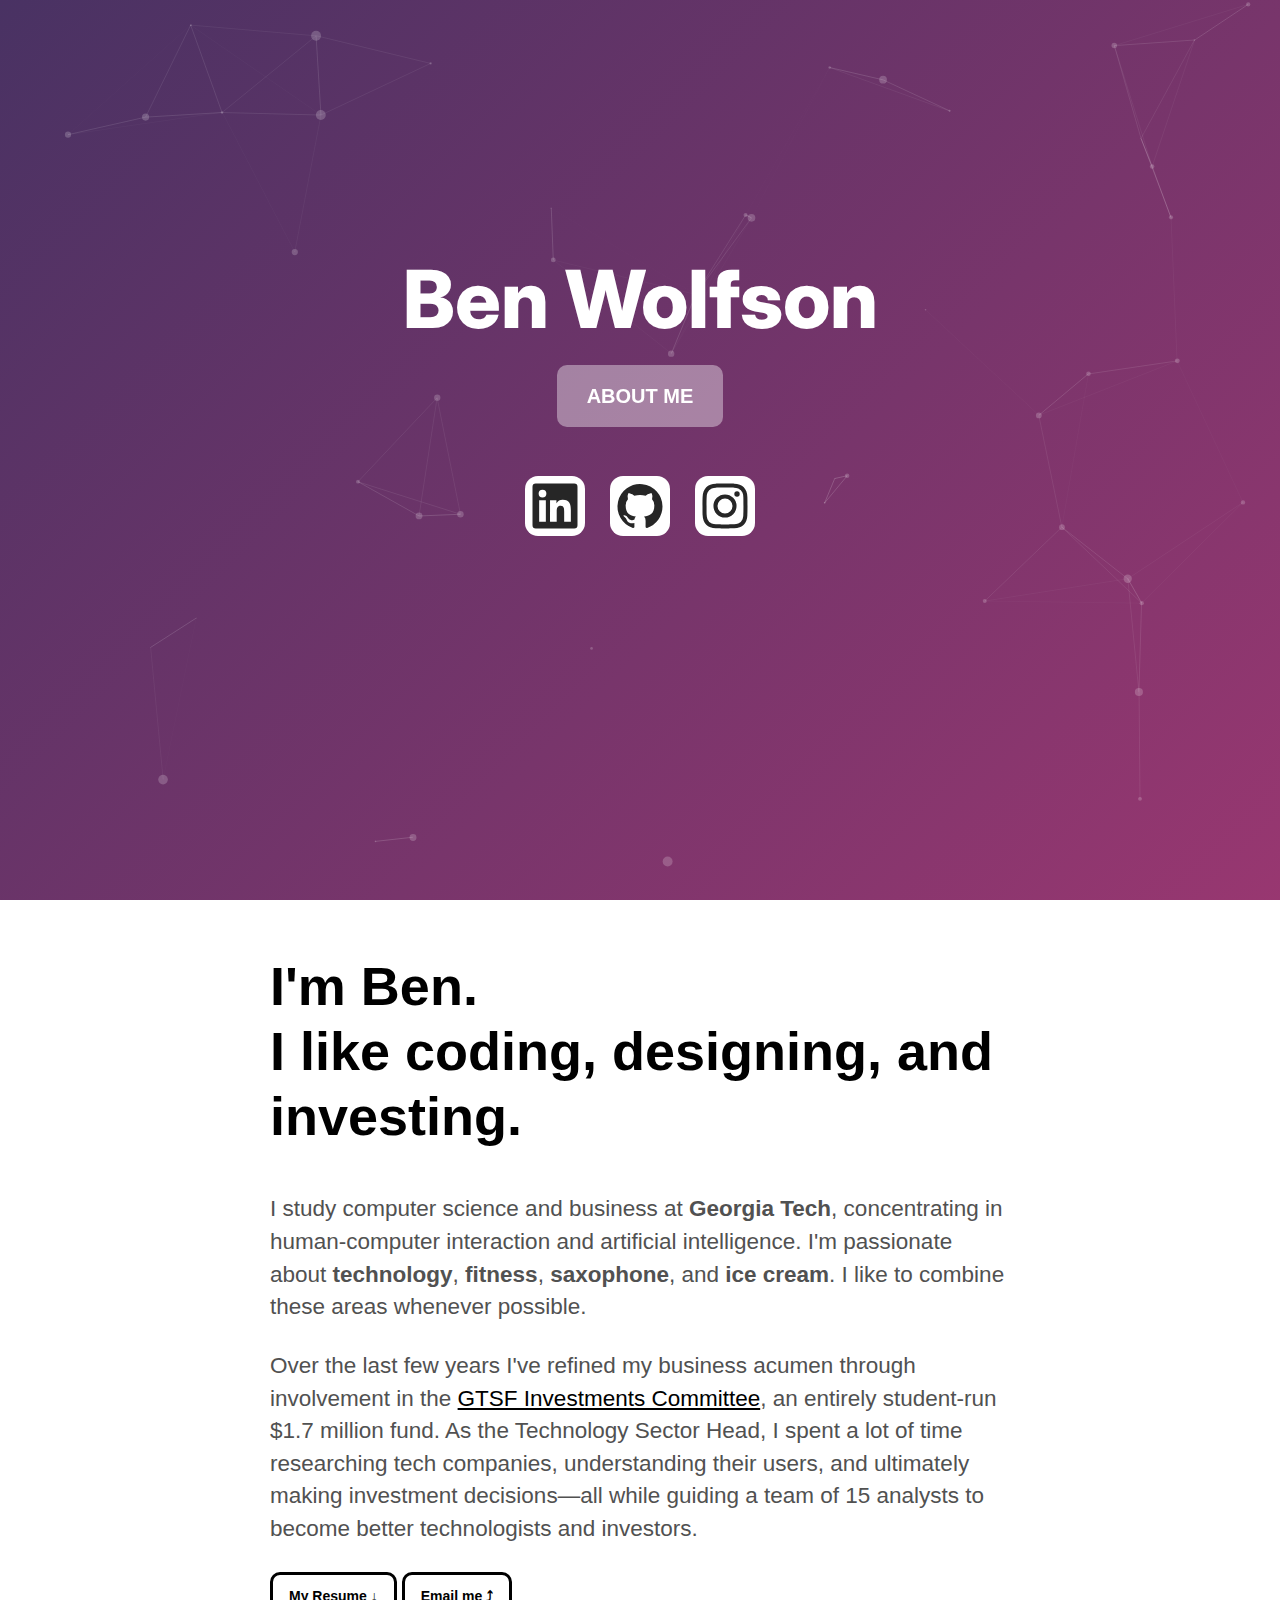
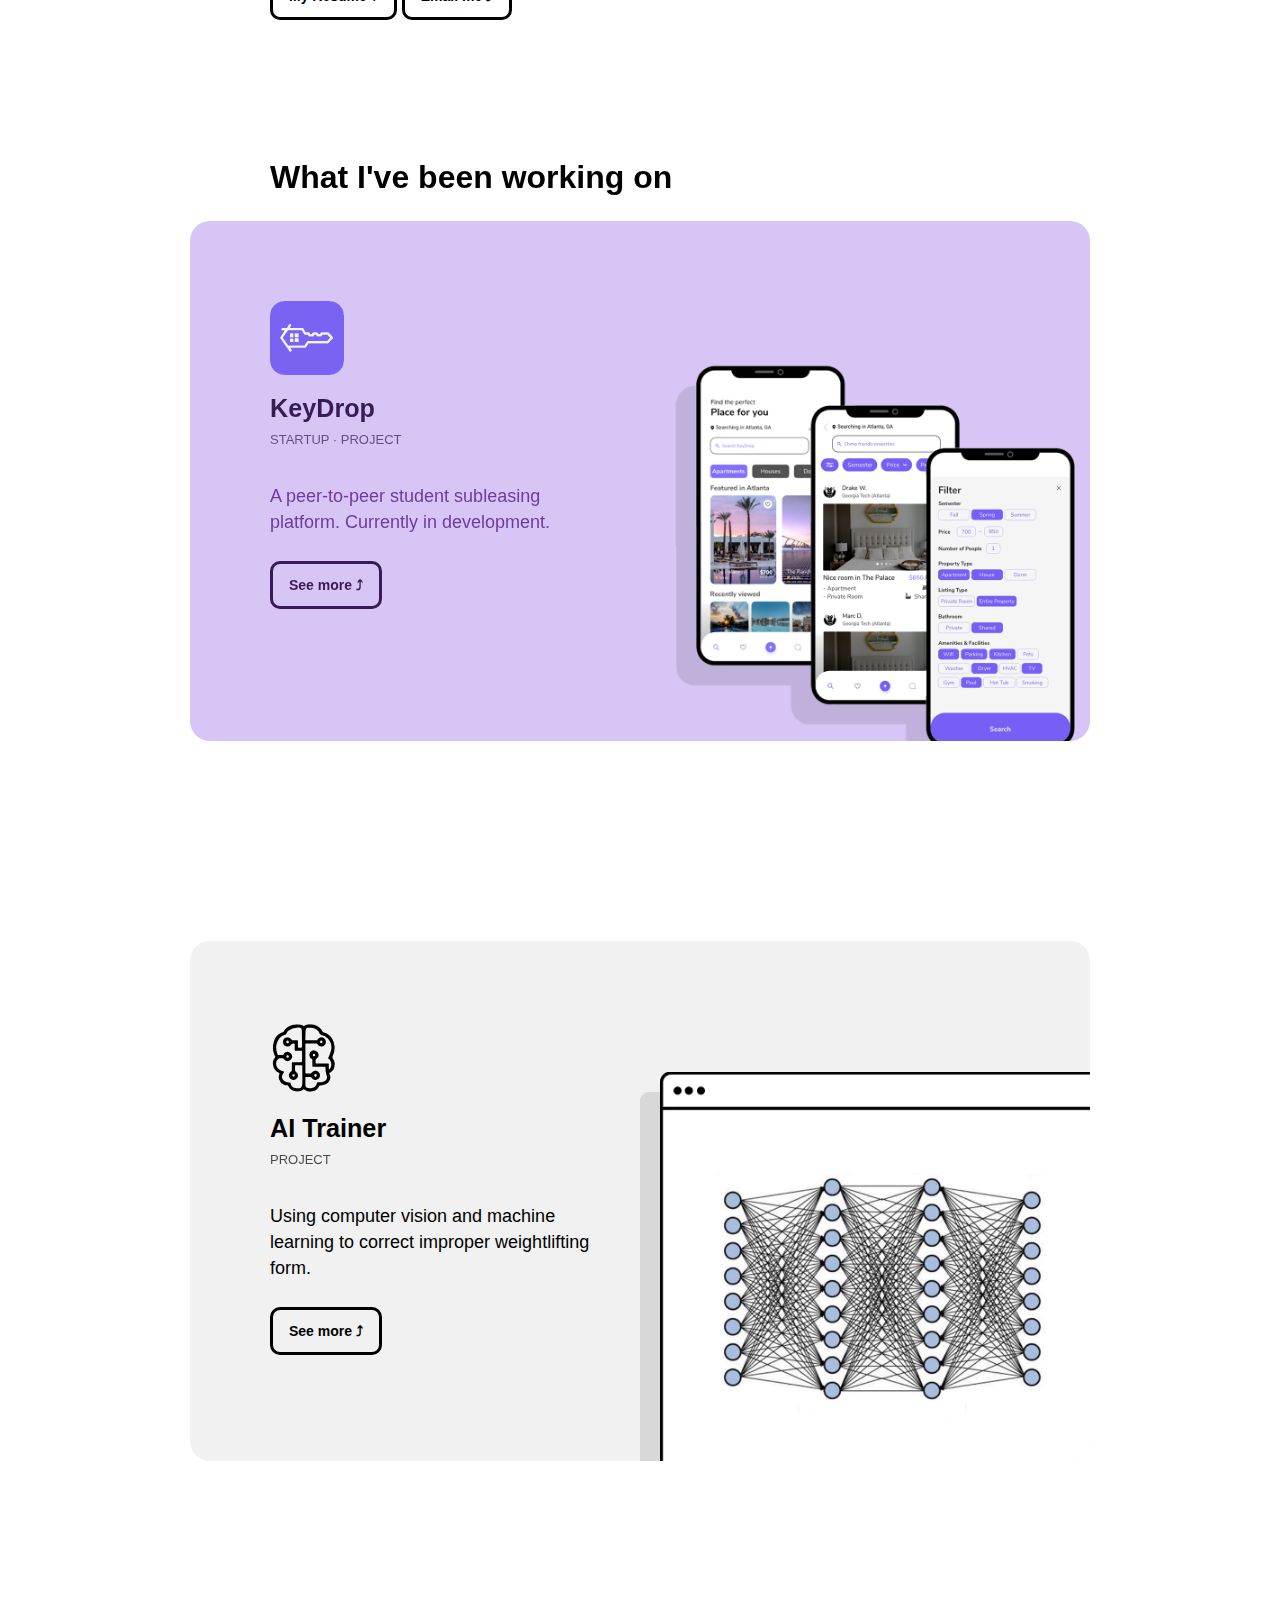
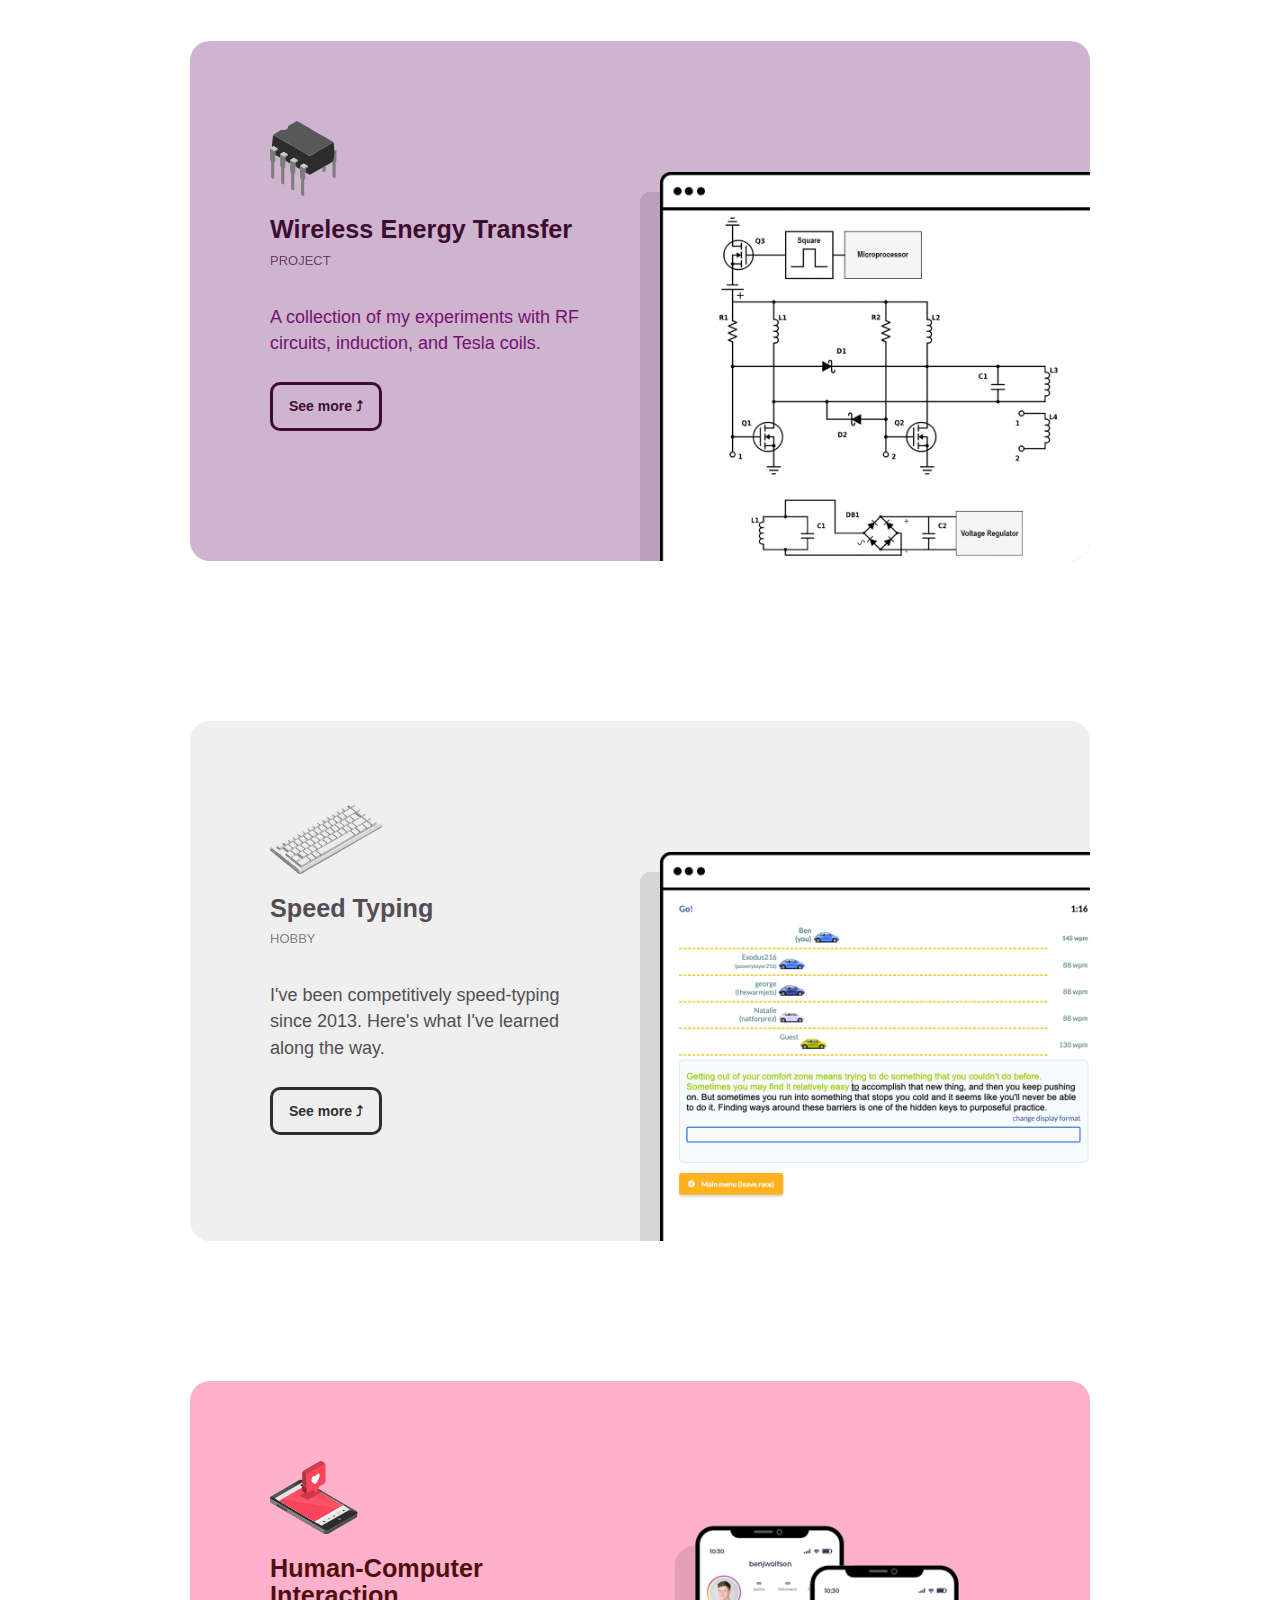
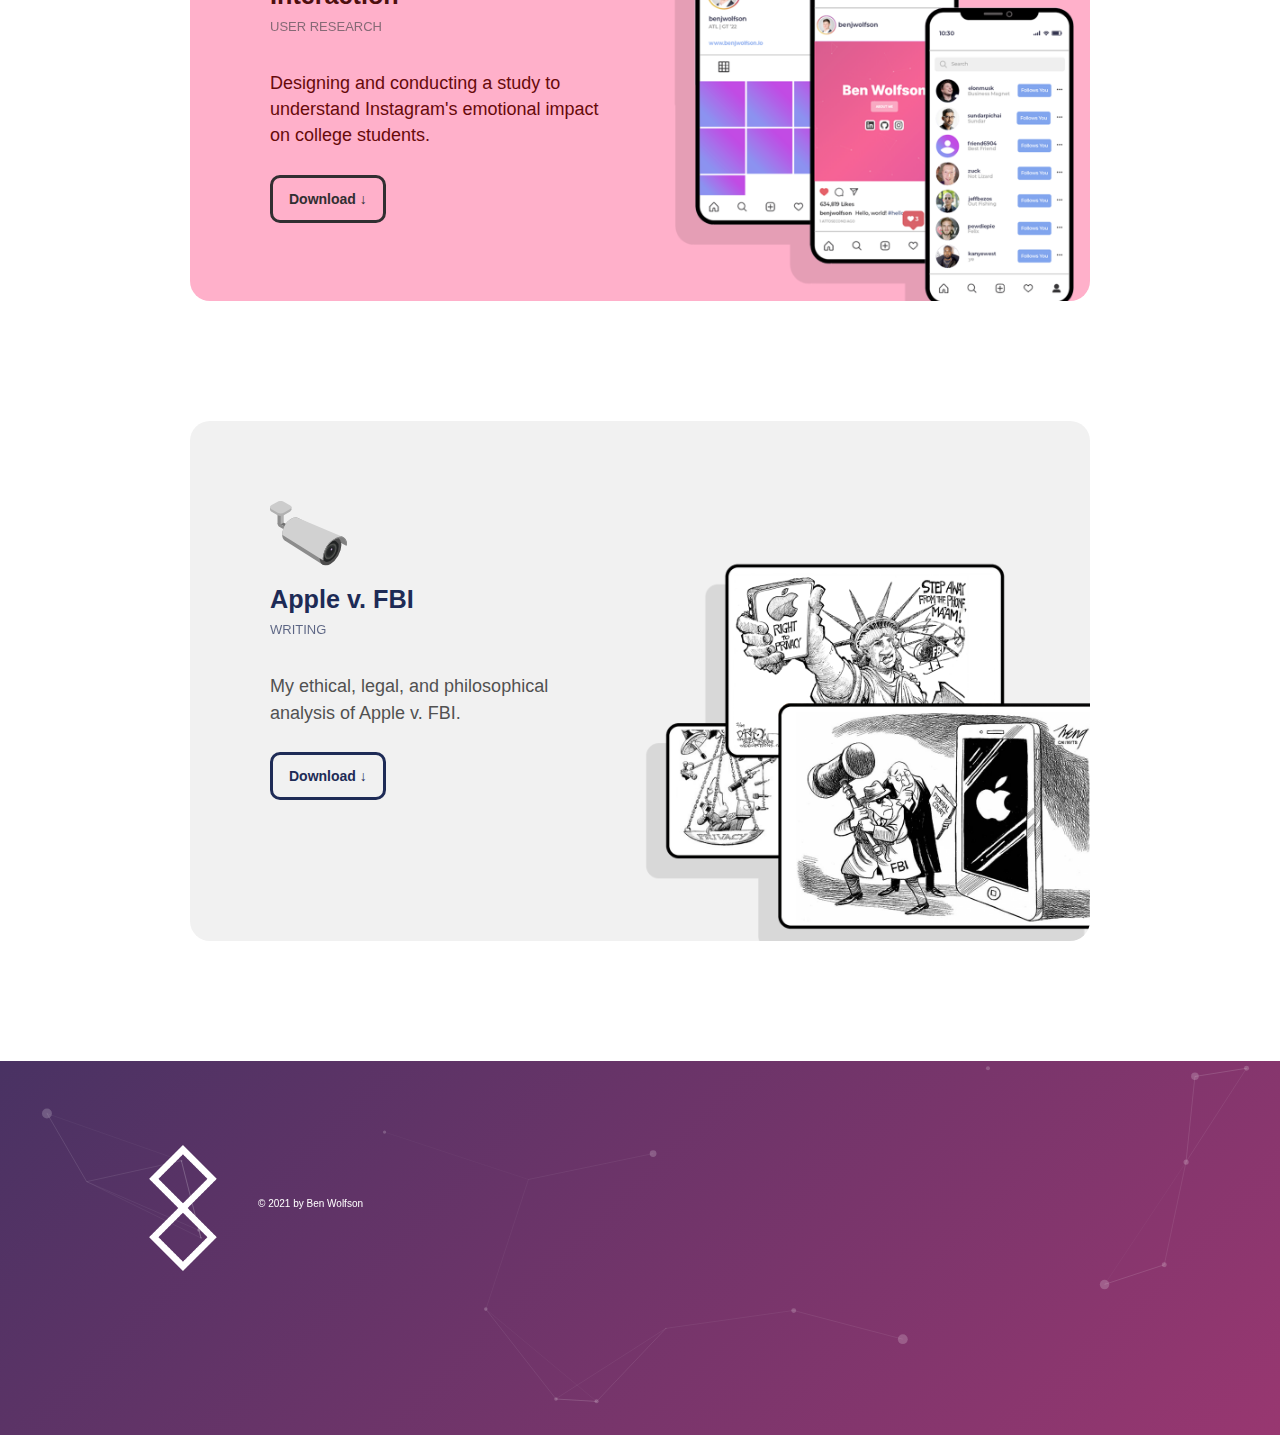
==== index.html @ 1d954821 "Contact button" ====
<!DOCTYPE html>
<html lang="en">

<head>
	
	<!-- Global site tag (gtag.js) - Google Analytics -->
    <script async src="https://www.googletagmanager.com/gtag/js?id=G-FECLJ6G6NP"></script>
    <script>
    window.dataLayer = window.dataLayer || [];
    function gtag(){dataLayer.push(arguments);}
    gtag('js', new Date());
    
    gtag('config', 'G-FECLJ6G6NP');
    </script>

    <script src="https://ajax.googleapis.com/ajax/libs/jquery/3.5.1/jquery.min.js"></script>
    <script>
        function goToByScroll(id) {
        $('html,body').animate({scrollTop: $("#"+id).offset().top},'slow');
        }
    </script>

    <!-- Meta Tags -->
    <meta charset="utf-8">
    <meta name="viewport"                content="width=device-width,initial-scale=1.0, maximum-scale=1.0, user-scalable=1">
    <meta name="theme-color"             content="#000000">
    <meta name="msapplication-TileColor" content="#000000">
    <meta property="og:image" content="https://benjwolfson.io/assets/icons/featured.png">
	<meta property="og:url" content="https://benjwolfson.io">
	<meta name="author" content="Ben Wolfson">
    
    <!-- Manifest site -->
    <link rel="manifest" href="/assets/favicons/site.webmanifest">

    <!-- Page Description -->
    <meta name="description" content="Welcome! I'm Ben, a computer science undergrad at Georgia Tech. This is my personal site where I showcase the cool stuff I've worked on.">

    <!-- Page Title -->
    <title>Ben Wolfson</title>
        
    <!-- Favicons Icons -->  
    <link rel="apple-touch-icon" href="/assets/favicons/apple-touch-icon.png" sizes="180x180">
    <link rel="icon"             href="/assets/favicons/favicon-32x32.png"    sizes="32x32" type="image/png">
    <link rel="icon"             href="/assets/favicons/favicon-16x16.png"    sizes="16x16" type="image/png">
    <link rel="mask-icon"        href="/assets/favicons/safari-pinned-tab.svg" color="#23372d">
    <link rel="shortcut icon"    href="/assets/favicons/favicon.ico">
    

    <!-- Stylesheet -->
	<link href="/assets/css/style.css" rel="stylesheet">
    <link rel="preconnect" href="https://fonts.gstatic.com">
    <link href="https://fonts.googleapis.com/css2?family=Inter:ital,wght@0,100;0,200;0,300;0,400;0,500;0,600;0,700;0,800;0,900;1,100;1,200;1,300;1,400;1,500;1,600;1,700;1,800;1,900&display=swap" rel="stylesheet">
</head>

<body>
	<section class="landing">
		<div id="particles">
            <div class="heading" onselectstart="return false">
                <h2 style="color: white" onselectstart="return false" style="margin-bottom:50px">Ben Wolfson</h2>
                <h6 onselectstart="return false">
                    <a class="button" onclick="goToByScroll('bio')" onselectstart="return false">
                        <span style="font-weight:600">ABOUT ME</span>
                    </a>
                </h6>
                <h4>
                    <p onselectstart="return false">
                        <a href="https://www.linkedin.com/in/benjwolfson/" target = "_blank">
                            <img src="/assets/icons/linkedin.svg" class="avatar">
                        </a>
                        <a href="https://github.com/benjwolfson" target = "_blank">
                            <img src="assets/icons/github.svg" class="avatarmid">
                        </a>
                        <a href="https://instagram.com/benjwolfson" target = "_blank">
                            <img src="assets/icons/instagram.svg" class="avatar">
                        </a>
                    </p>              
                </h4>
            </div>
		</div>
	</section>
	<section class="cards">
			<style selector="cards-container">
			.css-cards-container {
				position: relative;
				display: -webkit-box;
				display: -webkit-flex;
				display: -ms-flexbox;
				display: flex;
				-webkit-flex-direction: row;
				-ms-flex-direction: row;
				flex-direction: row;
			}
			</style>
			<div class="css-cards-container e1qsw1o60">
				<style selector="cards-inner">
				.css-cards-inner {
					display: -webkit-box;
					display: -webkit-flex;
					display: -ms-flexbox;
					display: flex;
					-webkit-flex-direction: column;
					-ms-flex-direction: column;
					flex-direction: column;
					max-width: 900px;
					padding: 0 80px;
					margin: 0 auto;
					width: 100%;
					min-height: 100vh;
				}

				@media screen and (max-width:850px) {
					.css-cards-inner {
						padding: 0 40px;
					}
				}
				</style>
				<div class="css-cards-inner e1qsw1o64" id="bio">
					<main style="flex:1">
						<style yep>
							.biosize {
								font-size: var(--font-size-1);
							}
							@media (max-width:700px) {
								.biosize {
									font-size: 2em;
								}
							}
						</style>
						<h1 class="biosize" style="margin-top:1em">I'm Ben. <br />I like coding, designing, and investing.</h1>
						<style scoped>
							.on-the-fly {
								font-size: var(--font-size-4);
							}
							@media (max-width:700px) {
								.on-the-fly {
									font-size: var(--font-size-5);
								}
							}
						</style>
						<p class="on-the-fly">I study computer science and business at <span style=font-weight:600>Georgia Tech</span>,
							 concentrating in human-computer interaction
							and artificial intelligence. I'm passionate about <span style=font-weight:600>technology</span>, <span style=font-weight:600>fitness</span>, <span style=font-weight:600>saxophone</span>, and <span style=font-weight:600>ice cream</span>.
							I like to combine these areas whenever possible.
						</p>
						<p class="on-the-fly">Over the last few years I've refined my business acumen through involvement in the
							<style selector="1o8hbsc">
							.css-1o8hbsc {
								-webkit-transition: all 0.15s ease-out;
								transition: all 0.15s ease-out;
								cursor: pointer;
								-webkit-text-decoration: none;
								text-decoration: none;
								outline: none;
								color: var(--bgInverted);
								font-weight: 500;
							}

							.css-1o8hbsc:hover {
								-webkit-text-decoration: underline;
								text-decoration: underline;
							}

							.css-1o8hbsc:focus {
								box-shadow: 0 0 0 3px rgba(66, 153, 225, 0.6);
							}

							.css-1o8hbsc:disabled,
							.css-1o8hbsc:disabled:focus,
							.css-1o8hbsc:disabled:hover,
							.css-1o8hbsc[aria-disabled=true],
							.css-1o8hbsc[aria-disabled=true]:focus,
							.css-1o8hbsc[aria-disabled=true]:hover {
								opacity: 0.4;
								cursor: not-allowed;
								-webkit-text-decoration: none;
								text-decoration: none;
							}
							</style><a style="text-decoration-line:underline" target="_blank" rel="noopener noreferrer" href="https://www.gtsfinvestments.com/" class="css-1o8hbsc">GTSF Investments Committee</a>,
							an entirely student-run $1.7 million fund. As the Technology Sector Head, I spent a lot of time researching tech companies,
							understanding their users, and ultimately making investment decisions—all while guiding a team of 15 analysts to become better technologists and investors.
						</p>
						<style selector="resume">
							.css-bio-button {
								display: inline-block;
								justify-content: center;
								align-items: center;
								-webkit-transition: all 0.15s ease-out;
								transition: all 0.15s ease-out;
								cursor: pointer;
								-webkit-text-decoration: none;
								text-decoration: none;
								outline: none;
								color: #000000;
								color: #000000;
								border: 3px solid#000000;
								border-radius: 10px;
								padding: 8px 16px;
								font-size: 14px;
								font-weight: 600;
								-webkit-transition: background 0.2s ease;
								transition: background 0.2s ease;
							}

							.css-bio-button:hover {
								-webkit-text-decoration: underline;
								text-decoration: underline;
							}

							.css-bio-button:focus {
								box-shadow: 0 0 0 3px rgba(66, 153, 225, 0.6);
							}

							.css-bio-button:disabled,
							.css-bio-button:disabled:focus,
							.css-bio-button:disabled:hover,
							.css-bio-button[aria-disabled=true],
							.css-bio-button[aria-disabled=true]:focus,
							.css-bio-button[aria-disabled=true]:hover {
								opacity: 0.4;
								cursor: not-allowed;
								-webkit-text-decoration: none;
								text-decoration: none;
							}

							.css-bio-button:hover {
								color: #FFF;
								background: #000000;
								-webkit-transition: background 0.2s ease;
								transition: background 0.2s ease;
								-webkit-text-decoration: none;
								text-decoration: none;
							}

							.css-bio-button:active,
							.css-bio-button:focus {
								color: #FFF;
								background: #000000;
								-webkit-transition: background 0.2s ease;
								transition: background 0.2s ease;
								box-shadow: none !important;
								border-radius: 10px;
							}
							</style>
						
						<a style="text-align:center;justify-content:center;" href="https://drive.google.com/file/d/1DJMGr1l18HfHcCKJqQxYuWiUNMJyRXEA/view?usp=sharing" target="_blank" class="css-bio-button">My Resume ↓</a>
						<a style="text-align:center;justify-content:center;" href="mailto:benjwolfson@gatech.edu" target="_blank" class="css-bio-button">Email me ⤴</a>
						<div>
						<style selector="projects">
						.css-projects {
							display: -webkit-box;
							display: -webkit-flex;
							display: -ms-flexbox;
							display: flex;
							-webkit-flex-direction: column;
							-ms-flex-direction: column;
							flex-direction: column;
							-webkit-align-items: center;
							-webkit-box-align: center;
							-ms-flex-align: center;
							align-items: center;
							margin: 100px -220px 20px -220px;
							padding: 0 40px;
						}

						@media screen and (max-width:1280px) {
							.css-projects {
								margin: 100px -100px 20px -100px;
								padding: 0 20px;
							}
						}

						@media screen and (max-width:850px) {
							.css-projects {
								margin: 40px 0;
								padding: 0;
							}
						}
						</style>
						<div class="css-projects">
							<style selector="first-card-container">
							.css-first-card-container {
								position: -webkit-sticky;
								position: sticky;
								top: 0px;
								z-index: 0;
								display: -webkit-box;
								display: -webkit-flex;
								display: -ms-flexbox;
								display: flex;
								width: 100%;
								-webkit-flex-direction: column;
								-ms-flex-direction: column;
								flex-direction: column;
								-webkit-align-items: center;
								-webkit-box-align: center;
								-ms-flex-align: center;
								align-items: center;
								-webkit-flex: 0 0 auto;
								-ms-flex: 0 0 auto;
								flex: 0 0 auto;
							}

							@media screen and (max-width:850px) {
								.css-first-card-container {
									position: relative;
								}
							}
							</style>
							<div class="css-first-card-container">
								<style selector="project-title">
								.css-project-title {
									margin-right: auto;
									margin-left: 180px;
									margin-top: 40px;
								}

								@media screen and (max-width:1280px) {
									.css-project-title {
										margin-left: 80px;
									}
								}

								@media screen and (max-width:850px) {
									.css-project-title {
										margin-left: 0;
									}
								}
								@media screen and (max-width: 700px) {
									.css-project-title {
										margin-top: 30px;
									}
								}
								</style>
								<h3 class="css-project-title em8ni268" style=font-size:xx-large>What I've been working on</h2>
								<style selector="card-one">
								.css-card-one {
									display: -webkit-box;
									display: -webkit-flex;
									display: -ms-flexbox;
									display: flex;
									position: -webkit-sticky;
									position: sticky;
									max-width: 1280px;
									width: 100%;
									height: 520px;
									border-radius: 20px;
									overflow: hidden;
									background-color: #d6c5f5;
									margin-bottom: 200px;
									top: undefinedpx;
								}

								@media screen and (max-width:850px) {
									.css-card-one {
										-webkit-flex-direction: column;
										-ms-flex-direction: column;
										flex-direction: column;
										position: relative;
										height: calc(100% + 40px);
										margin-bottom: 20px;
										top: 20px;
									}
								}
								</style>
								<div class="css-card-one card-style">
									<style selector="upper-styling-wrapper">
									.css-upper-styling-wrapper {
										display: -webkit-box;
										display: -webkit-flex;
										display: -ms-flexbox;
										display: flex;
										max-width: 50%;
										-webkit-flex-direction: column;
										-ms-flex-direction: column;
										flex-direction: column;
										-webkit-flex: 1 1 auto;
										-ms-flex: 1 1 auto;
										flex: 1 1 auto;
										padding: 80px 40px 40px 80px;
									}

									@media screen and (max-width:850px) {
										.css-upper-styling-wrapper {
											padding: 40px;
										}
									}

									@media screen and (max-width:800px) {
										.css-upper-styling-wrapper {
											padding: 20px;
											max-width: 100%;
										}
									}
									</style>
									<div class="css-upper-styling-wrapper upper-styling"><svg height="74" viewBox="0 0 74 74" width="74">
										<svg id="Layer_1" data-name="Layer 1" xmlns="http://www.w3.org/2000/svg" viewBox="0 0 74 74"><defs><style>.cls-1{fill:#7a62f2;}.cls-2{fill:#c6bcf9;}.cls-3{fill:#f4f2fd;}</style></defs><path class="cls-1" d="M733,1081.69v46.62c-.12.15-.34.29-.35.44a13.27,13.27,0,0,0,0,1.41,14.44,14.44,0,0,1-11.47,11.47,13.27,13.27,0,0,0-1.41,0c-.15,0-.29.23-.44.35H672.69c-.15-.12-.29-.34-.44-.35a13.27,13.27,0,0,0-1.41,0,14.44,14.44,0,0,1-11.47-11.47c0-.59,0-1.18,0-1.77,0-.16-.23-.3-.35-.45v-46.25c.12-.15.34-.29.35-.44a13.27,13.27,0,0,0,0-1.41,14.44,14.44,0,0,1,11.47-11.47,13.27,13.27,0,0,0,1.41,0c.15,0,.29-.23.44-.35h46.25c.15.12.29.34.45.35.59.05,1.18,0,1.77,0a14.44,14.44,0,0,1,11.47,11.47,13.27,13.27,0,0,0,0,1.41C732.66,1081.4,732.88,1081.54,733,1081.69Zm-35.51,28.49h19.45c.48-.37,1.2-.67,1.46-1.19a8.58,8.58,0,0,1,1.62-1.91c.62-.67,1.29-1.3,1.87-1.89a2.6,2.6,0,0,0-1-2.1l-3.52-3.57H710.2l-1.36,1.73h-1.25l-1.33-1.77h-4.32l-.91,1.76H699c.15-.92-.39-1.37-1.05-1.82h-3.29l-2.69-4.41H678.85a.24.24,0,0,1-.15-.1.13.13,0,0,1,0-.07l1.48-2.06-.39-1.42h-1.44l-2.41,3.64H671.7l-1.38,1,.56,1.2h2.39l.59.67c-.87,1.2-1.69,2.27-2.44,3.39s-1.47,2.33-2.24,3.57c1,1.42,1.9,2.76,2.83,4.09,1.08,1.52,2.18,3,3.27,4.56l3.71,5.18h.78l-.22-.22,1.41-.82-2-3h15.48c.55-.71,1.12-1.4,1.62-2.13S697.06,1110.9,697.49,1110.18Z" transform="translate(-659 -1068)"/><path class="cls-2" d="M721.16,1068v.37c-.59,0-1.18,0-1.77,0-.16,0-.3-.23-.45-.35Z" transform="translate(-659 -1068)"/><path class="cls-2" d="M670.84,1068.37V1068h1.85c-.15.12-.29.34-.44.35A13.27,13.27,0,0,1,670.84,1068.37Z" transform="translate(-659 -1068)"/><path class="cls-2" d="M732.63,1079.84H733v1.85c-.12-.15-.34-.29-.35-.44A13.27,13.27,0,0,1,732.63,1079.84Z" transform="translate(-659 -1068)"/><path class="cls-2" d="M733,1130.16h-.37a13.27,13.27,0,0,1,0-1.41c0-.15.23-.29.35-.44Z" transform="translate(-659 -1068)"/><path class="cls-2" d="M670.84,1142v-.37a13.27,13.27,0,0,1,1.41,0c.15,0,.29.23.44.35Z" transform="translate(-659 -1068)"/><path class="cls-2" d="M721.16,1141.63v.37h-1.85c.15-.12.29-.34.44-.35A13.27,13.27,0,0,1,721.16,1141.63Z" transform="translate(-659 -1068)"/><path class="cls-3" d="M697.49,1110.18c-.43.72-.88,1.53-1.4,2.3s-1.07,1.42-1.62,2.13H679l2,3-1.41.82.22.22H679l-3.71-5.18c-1.09-1.52-2.19-3-3.27-4.56-.93-1.33-1.84-2.67-2.83-4.09.77-1.24,1.47-2.43,2.24-3.57s1.57-2.19,2.44-3.39l-.59-.67h-2.39l-.56-1.2,1.38-1h4.21l2.41-3.64h1.44l.39,1.42-1.48,2.06a.13.13,0,0,0,0,.07.24.24,0,0,0,.15.1h13.08l2.69,4.41h3.29c.66.45,1.2.9,1.05,1.82H701l.91-1.76h4.32l1.33,1.77h1.25l1.36-1.73h7.19l3.52,3.57a2.6,2.6,0,0,1,1,2.1c-.58.59-1.25,1.22-1.87,1.89a8.58,8.58,0,0,0-1.62,1.91c-.26.52-1,.82-1.46,1.19Zm-20.29-12.93a79.79,79.79,0,0,0-5.38,7.62l5.38,7.51h16.43a11.77,11.77,0,0,1,3-4.46h19.45l2.84-2.83v-.63l-2.69-2.72h-4.57l-1.34,1.73h-4.39l-.88-1.72h-1.5l-.91,1.73H698l-1.37-1.83h-3.18l-2.81-4.4Z" transform="translate(-659 -1068)"/><path class="cls-1" d="M677.2,1097.25h13.42l2.81,4.4h3.18l1.37,1.83h4.66l.91-1.73h1.5l.88,1.72h4.39l1.34-1.73h4.57l2.69,2.72v.63l-2.84,2.83H696.63a11.77,11.77,0,0,0-3,4.46H677.2l-5.38-7.51A79.79,79.79,0,0,1,677.2,1097.25Zm10.26,3.37h-3.67c0,.67,0,1.28,0,1.88s0,1.18.06,1.7h3.61Zm0,8.42v-3.18l-.46-.46h-2.85c-.62,1.17-.19,2.42-.36,3.64Zm-8.39-8.45v3.67h1.69c.53,0,1.06,0,1.52-.06v-3.61Zm3.21,8.45v-3.31c-1.14,0-2.21,0-3.21,0V1109Z" transform="translate(-659 -1068)"/><path class="cls-3" d="M687.46,1100.62v3.58h-3.61c0-.52-.05-1.11-.06-1.7s0-1.21,0-1.88Z" transform="translate(-659 -1068)"/><path class="cls-3" d="M687.43,1109h-3.67c.17-1.22-.26-2.47.36-3.64H687l.46.46Z" transform="translate(-659 -1068)"/><path class="cls-3" d="M679,1100.59h3.21v3.61c-.46,0-1,0-1.52.06H679Z" transform="translate(-659 -1068)"/><path class="cls-3" d="M682.25,1109H679v-3.28c1,0,2.07,0,3.21,0Z" transform="translate(-659 -1068)"/></svg>
										</svg>
										<style selector="109ghj1">
										.css-109ghj1 {
											color: #381a56;
											margin-top: 20px;
											margin-bottom: 4px;
										}
										</style>
										<h3 color="#381a56" class="css-109ghj1 em8ni269">KeyDrop</h3>
										<style selector="17n5efx">
										.css-17n5efx {
											color: #381a56;
											font-size: 13px;
											font-weight: 500;
											opacity: 0.7;
											text-transform: uppercase;
											margin-bottom: 30px;
										}
										</style><span color="#381a56" class="css-17n5efx card-style0">Startup · Project</span>
										<style selector="3qd4pg">
										.css-3qd4pg {
											color: #6e3ba0;
										}
										</style>
										<p color="#6e3ba0" class="css-3qd4pg card-style1">A peer-to-peer student subleasing platform. Currently in development.</p>
										<style selector="19y5gpx">
										.css-19y5gpx {
											color: #381a56;
											border: 3px solid#381a56;
											border-radius: 10px;
											padding: 8px 16px;
											width: -webkit-fit-content;
											width: -moz-fit-content;
											width: fit-content;
											font-size: 14px;
											font-weight: 600;
											margin-right: 10px;
											-webkit-transition: background 0.2s ease;
											transition: background 0.2s ease;
										}

										.css-19y5gpx:hover {
											color: #FFF;
											background: #381a56;
											-webkit-transition: background 0.2s ease;
											transition: background 0.2s ease;
											-webkit-text-decoration: none;
											text-decoration: none;
										}

										.css-19y5gpx:active,
										.css-19y5gpx:focus {
											color: #FFF;
											background: #381a56;
											-webkit-transition: background 0.2s ease;
											transition: background 0.2s ease;
											box-shadow: none !important;
											border-radius: 10px;
										}
										</style>
										<style selector="fugtph">
										.css-fugtph {
											-webkit-transition: all 0.15s ease-out;
											transition: all 0.15s ease-out;
											cursor: pointer;
											-webkit-text-decoration: none;
											text-decoration: none;
											outline: none;
											color: #381a56;
											color: #381a56;
											border: 3px solid#381a56;
											border-radius: 10px;
											padding: 8px 16px;
											width: -webkit-fit-content;
											width: -moz-fit-content;
											width: fit-content;
											font-size: 14px;
											font-weight: 600;
											margin-right: 10px;
											-webkit-transition: background 0.2s ease;
											transition: background 0.2s ease;
										}

										.css-fugtph:hover {
											-webkit-text-decoration: underline;
											text-decoration: underline;
										}

										.css-fugtph:focus {
											box-shadow: 0 0 0 3px rgba(66, 153, 225, 0.6);
										}

										.css-fugtph:disabled,
										.css-fugtph:disabled:focus,
										.css-fugtph:disabled:hover,
										.css-fugtph[aria-disabled=true],
										.css-fugtph[aria-disabled=true]:focus,
										.css-fugtph[aria-disabled=true]:hover {
											opacity: 0.4;
											cursor: not-allowed;
											-webkit-text-decoration: none;
											text-decoration: none;
										}

										.css-fugtph:hover {
											color: #FFF;
											background: #381a56;
											-webkit-transition: background 0.2s ease;
											transition: background 0.2s ease;
											-webkit-text-decoration: none;
											text-decoration: none;
										}

										.css-fugtph:active,
										.css-fugtph:focus {
											color: #FFF;
											background: #381a56;
											-webkit-transition: background 0.2s ease;
											transition: background 0.2s ease;
											box-shadow: none !important;
											border-radius: 10px;
										}
										</style><a href="/keydrop/" target="_self" class="em8ni265 css-fugtph">See more ⤴</a>
									</div>
									<style selector="icon-styling-wrapper">
									.css-icon-styling-wrapper {
										min-width: 50%;
										max-width: 50%;
										position: absolute;
										right: -20px;
										bottom: -100px;
										-webkit-filter: drop-shadow(-20px 20px 0 rgba(0, 0, 0, 0.1));
										filter: drop-shadow(-20px 20px 0 rgba(0, 0, 0, 0.1));
									}

									@media screen and (max-width:1280px) {
										.css-icon-styling-wrapper {
											bottom: -20px;
											max-height: 90%;
										}
									}

									@media screen and (max-width:800px) {
										.css-icon-styling-wrapper {
											position: relative;
											right: 0;
											left: 0;
											bottom: 0;
											height: 100%;
											min-width: 100%;
											max-width: 100%;
											padding: 0 20px 20px 20px;
											-webkit-filter: none;
											filter: none;
										}
									}
									</style>
									<div class="css-icon-styling-wrapper icon-styling">
										<div class=" image-wrapper" style="position:relative;overflow:hidden">
											<div aria-hidden="true" style="width:100%;padding-bottom:91.0394265232975%"></div><img aria-hidden="true" src="/assets/icons/screens_new.png" alt="" style="position:absolute;top:0;left:0;width:100%;height:100%;object-fit:cover;object-position:center;opacity:1;transition-delay:500ms" />
										</div>
									</div>
								</div>
							</div>
							<style selector="card-two">
							.css-card-two {
								display: -webkit-box;
								display: -webkit-flex;
								display: -ms-flexbox;
								display: flex;
								position: -webkit-sticky;
								position: sticky;
								max-width: 1280px;
								width: 100%;
								height: 520px;
								border-radius: 20px;
								overflow: hidden;
								background-color: #f1f1f1;
								margin-bottom: 180px;
								top: 130px;
							}

							@media screen and (max-width:850px) {
								.css-card-two {
									-webkit-flex-direction: column;
									-ms-flex-direction: column;
									flex-direction: column;
									position: relative;
									height: calc(100% + 40px);
									margin-bottom: 20px;
									top: 20px;
								}
							}
							</style>
							<div class="css-card-two card-style">
								<div class="css-upper-styling-wrapper upper-styling"><svg width="67.61" height="73.91" viewBox="0 0 62 62">
										<svg id="Layer_2" data-name="Layer 2" xmlns="http://www.w3.org/2000/svg" viewBox="0 0 67.61 73.91"><path d="M534.1,820.91c.73,0,1.48,0,2.21,0a5.75,5.75,0,0,1,3.88,1.6c.25.25.43.63.9.16,2.17-2.16,4.95-2.18,7.7-1.89a15.37,15.37,0,0,1,6.56,1.92c.83.51,1.55,1.21,2.37,1.76a11,11,0,0,1,3.46,4.27,2,2,0,0,0,1.18.67,14.83,14.83,0,0,1,9.39,7.29,18.64,18.64,0,0,1,2.7,8.39,21.08,21.08,0,0,1-1.88,9.9,3.47,3.47,0,0,0,.41,3.93,8.21,8.21,0,0,1,1.51,6,19.1,19.1,0,0,1-.85,4.28c-.6,1.71-1.94,2.71-3.11,3.88a5.45,5.45,0,0,1-1.48.77c-.45.23-.63.47-.29,1,1.39,2.14,1.14,4.43.46,6.72-.92,3-3.28,4.59-6.12,5.47a25.94,25.94,0,0,1-4.46.82,1.49,1.49,0,0,0-1.27.91,9,9,0,0,1-7.06,5.12,1.75,1.75,0,0,0-.38.09c-3.27,1.3-6.07.26-8.65-1.75-.46-.36-.65-.42-1.12,0-2.38,2.2-5.25,2.38-8.3,1.9-3.63-.58-6.43-2.23-8-5.67a1.46,1.46,0,0,0-1.3-.88,12.11,12.11,0,0,1-3.55-.77,8.91,8.91,0,0,1-5.22-5.57,9.44,9.44,0,0,1,.22-6.08c.23-.65.15-.93-.49-1.28-2.51-1.4-4.7-3.18-5.73-5.95-1.36-3.7-1.29-7.29,1.36-10.49a1.13,1.13,0,0,0,.22-1.36,35.17,35.17,0,0,1-2.07-5.94,22.41,22.41,0,0,1-.17-6.18,22,22,0,0,1,1.7-6.59,14.06,14.06,0,0,1,8.53-7.82,3.13,3.13,0,0,0,1.56-1.22c2-2.71,4.27-5.25,7.65-6.16C529,821.54,531.45,820.47,534.1,820.91Zm5,55.64c0-3.29,0-6.58,0-9.86,0-.85-.26-1.15-1.13-1.13-1.87.05-3.75.06-5.62,0-1,0-1.18.38-1.15,1.23,0,1.38,0,2.77,0,4.15a1.83,1.83,0,0,0,.86,1.71c3.54,2.67,2.79,6,.21,8.07-2.16,1.78-5.5.95-7.06-1.42a4.94,4.94,0,0,1,1.54-6.83,1.66,1.66,0,0,0,.89-1.68c0-2.42,0-4.84,0-7.27,0-1.28,0-1.3,1.32-1.3h8.63c1.21,0,1.23,0,1.24-1.24,0-3.29,0-6.57,0-9.86,0-1.25-.32-1.47-1.59-1.34a22.23,22.23,0,0,1-2.31,0,20.29,20.29,0,0,0-2.34,0c-1.67.19-1.84.08-1.84-1.56s0-3.55,0-5.32c0-.72-.24-1-1-1-1.13,0-2.08,0-2.86,1.19a4.62,4.62,0,0,1-5.32,1.76,5,5,0,0,1-3.58-4.92,4.87,4.87,0,0,1,3.82-4.68c1.55-.33,4.59,0,5.45,2.26a1.28,1.28,0,0,0,1.45.81c1.48,0,3,0,4.44,0,.89,0,1.24.24,1.22,1.17-.06,1.94,0,3.89,0,5.84,0,.78.24,1.11,1.05,1.06a23,23,0,0,1,2.35,0c.77,0,1.1-.21,1.09-1-.11-6-.16-12-.29-18-.05-2.19-1.57-3.33-3.75-3a11.12,11.12,0,0,1-1.81.19,13.4,13.4,0,0,0-8.61,3.13,7.8,7.8,0,0,0-2.35,2.71c-.61,1.34-1.25,2.26-2.85,2.13-.12,0-.25.09-.37.13a9.91,9.91,0,0,0-4.85,3.58c-4.07,5.34-4.23,11.2-2,17.31a1,1,0,0,0,1.11.69c1.34,0,2.7,0,4,0a1.86,1.86,0,0,0,1.82-.9c1.45-2,3.85-3.23,6.48-1.71a5,5,0,0,1,2.71,4.81,5.28,5.28,0,0,1-3.31,4.28,4.81,4.81,0,0,1-5.85-1.87c-.28-.39-.69-.92-1.08-1a34.16,34.16,0,0,0-3.92,0,1.14,1.14,0,0,0-.69.28,7.32,7.32,0,0,0-2.57,7.08c.55,2.94,2.47,4.76,5.09,6,.83.37,1.71.63,2.57.95.66.24,1,.55.48,1.31a20.09,20.09,0,0,0-1.13,2,5.7,5.7,0,0,0,1.31,7,8.33,8.33,0,0,0,5.8,1.88,1.34,1.34,0,0,1,1.59,1.23,6.13,6.13,0,0,0,4.86,4.84,26.57,26.57,0,0,0,4,.4,3,3,0,0,0,3-1.69,7.73,7.73,0,0,0,.8-3.07C539.2,882.87,539.13,879.71,539.13,876.55Zm3.38-18.37q0,7.61,0,15.19c0,1.34,0,1.35,1.39,1.36s2.53,0,3.79,0a1.74,1.74,0,0,0,1.62-.81,5,5,0,1,1,0,5.45,1.82,1.82,0,0,0-1.71-.88c-1.35,0-2.7,0-4,0-.75,0-1.12.18-1.11,1,0,2.43,0,4.85,0,7.27a3.88,3.88,0,0,0,3,3.82,8.1,8.1,0,0,0,4.23-.25c2.73-.6,4.68-2.08,5.29-4.89.2-1,.69-1.16,1.54-1.15a15.43,15.43,0,0,0,6.12-1c2.9-1.18,4.12-3.73,3.2-6.11a20.44,20.44,0,0,1-1.37-8.48c0-1.35,0-1.36-1.37-1.37h-11.5c-1.48,0-1.51,0-1.51-1.55,0-1.9,0-3.81,0-5.71a1.5,1.5,0,0,0-.86-1.56,4.31,4.31,0,0,1-1.48-1.22,5.36,5.36,0,0,1,.2-6.08,5,5,0,0,1,5.49-1.55,4.48,4.48,0,0,1,3.34,3.76,4.23,4.23,0,0,1-1.67,4.61,2.9,2.9,0,0,0-1.44,3.12c0,.38,0,.78,0,1.17,0,1.4,0,1.41,1.47,1.41h11.63c1.29,0,1.3,0,1.31,1.32s0,2.85,0,4.28a6.35,6.35,0,0,0,.12.86,5.18,5.18,0,0,0,.8-.56c2.59-2.76,2.36-7.74-.48-10.54a4.88,4.88,0,0,0-.59-.52,1.12,1.12,0,0,1-.31-1.58c.79-1.77,1.58-3.55,2.22-5.38A14.9,14.9,0,0,0,567,836.39a11.38,11.38,0,0,0-7-4c-1.2-.21-1.75-.59-2.07-1.68a7.79,7.79,0,0,0-3.76-4.59c-2.91-1.72-6.11-1.81-9.34-1.54a2.18,2.18,0,0,0-1.43,1,4.87,4.87,0,0,0-.7,2.18c-.14,3.15-.16,6.31-.28,9.46,0,.87.29,1.12,1.14,1.11,3.53,0,7.05,0,10.58,0a1.41,1.41,0,0,0,1.39-.72,5.34,5.34,0,0,1,3.22-2.43,5,5,0,0,1,6.08,5.51,5.19,5.19,0,0,1-4,4.3,5,5,0,0,1-5.16-2.27,1.61,1.61,0,0,0-1.61-.79H543.8c-1.27,0-1.28,0-1.28,1.32Q542.51,850.72,542.51,858.18Zm-18.19-18.09a1.39,1.39,0,0,0-1.32-1.46,1.69,1.69,0,0,0-1.38,1.49,1.43,1.43,0,0,0,1.47,1.33A1.23,1.23,0,0,0,524.32,840.09Zm28.93,14.32a1.54,1.54,0,0,0-1.3-1.52,1.49,1.49,0,0,0-1.39,1.41,1.41,1.41,0,0,0,1.37,1.41A1.35,1.35,0,0,0,553.25,854.41Zm1.62,22.25a1.37,1.37,0,0,0-1.3-1.46,1.41,1.41,0,0,0-1.38,1.28,1.35,1.35,0,1,0,2.68.18Zm-31.78-22a1.42,1.42,0,0,0-1.43,1.24,1.63,1.63,0,0,0,1.46,1.41,1.33,1.33,0,0,0,1.29-1.35A1.28,1.28,0,0,0,523.09,854.64Zm35.55-14.71a1.13,1.13,0,0,0,1.21,1.34,1.27,1.27,0,0,0,1.45-1.16,1.57,1.57,0,0,0-1.19-1.5A1.4,1.4,0,0,0,558.64,839.93Zm-29.07,35.46a1.25,1.25,0,0,0-1.4,1.2,1.51,1.51,0,0,0,1.27,1.41,1.35,1.35,0,0,0,1.35-1.29A1.12,1.12,0,0,0,529.57,875.39Z" transform="translate(-506.94 -820.66)"/></svg>
									</svg>
									<style selector="19uerl0">
									.css-19uerl0 {
										color: #000;
										margin-top: 20px;
										margin-bottom: 4px;
									}
									</style>
									<h3 color="#000" class="css-19uerl0 em8ni269">AI Trainer</h3>
									<style selector="i8xwwp">
									.css-i8xwwp {
										color: #000;
										font-size: 13px;
										font-weight: 500;
										opacity: 0.7;
										text-transform: uppercase;
										margin-bottom: 30px;
									}
									</style><span color="#000" class="css-i8xwwp card-style0">Project</span>
									<style selector="7b7t20">
									.css-7b7t20 {
										color: #000;
									}
									</style>
									<p color="#000" class="css-7b7t20 card-style1">Using computer vision and machine learning to correct improper weightlifting form.</p>
									<style selector="1ixu15u">
									.css-1ixu15u {
										color: #000;
										border: 3px solid#000;
										border-radius: 10px;
										padding: 8px 16px;
										width: -webkit-fit-content;
										width: -moz-fit-content;
										width: fit-content;
										font-size: 14px;
										font-weight: 600;
										margin-right: 10px;
										-webkit-transition: background 0.2s ease;
										transition: background 0.2s ease;
									}

									.css-1ixu15u:hover {
										color: #FFF;
										background: #000;
										-webkit-transition: background 0.2s ease;
										transition: background 0.2s ease;
										-webkit-text-decoration: none;
										text-decoration: none;
									}

									.css-1ixu15u:active,
									.css-1ixu15u:focus {
										color: #FFF;
										background: #000;
										-webkit-transition: background 0.2s ease;
										transition: background 0.2s ease;
										box-shadow: none !important;
										border-radius: 10px;
									}
									</style>
									<style selector="1r9k30n">
									.css-1r9k30n {
										-webkit-transition: all 0.15s ease-out;
										transition: all 0.15s ease-out;
										cursor: pointer;
										-webkit-text-decoration: none;
										text-decoration: none;
										outline: none;
										color: #000;
										color: #000;
										border: 3px solid#000;
										border-radius: 10px;
										padding: 8px 16px;
										width: -webkit-fit-content;
										width: -moz-fit-content;
										width: fit-content;
										font-size: 14px;
										font-weight: 600;
										margin-right: 10px;
										-webkit-transition: background 0.2s ease;
										transition: background 0.2s ease;
									}

									.css-1r9k30n:hover {
										-webkit-text-decoration: underline;
										text-decoration: underline;
									}

									.css-1r9k30n:focus {
										box-shadow: 0 0 0 3px rgba(66, 153, 225, 0.6);
									}

									.css-1r9k30n:disabled,
									.css-1r9k30n:disabled:focus,
									.css-1r9k30n:disabled:hover,
									.css-1r9k30n[aria-disabled=true],
									.css-1r9k30n[aria-disabled=true]:focus,
									.css-1r9k30n[aria-disabled=true]:hover {
										opacity: 0.4;
										cursor: not-allowed;
										-webkit-text-decoration: none;
										text-decoration: none;
									}

									.css-1r9k30n:hover {
										color: #FFF;
										background: #000;
										-webkit-transition: background 0.2s ease;
										transition: background 0.2s ease;
										-webkit-text-decoration: none;
										text-decoration: none;
									}

									.css-1r9k30n:active,
									.css-1r9k30n:focus {
										color: #FFF;
										background: #000;
										-webkit-transition: background 0.2s ease;
										transition: background 0.2s ease;
										box-shadow: none !important;
										border-radius: 10px;
									}
									</style><a href="https://saketshirsath.github.io/cv.github.io/" target="_blank" class="em8ni265 css-1r9k30n">See more ⤴</a>
								</div>
								<div class="css-icon-styling-wrapper icon-styling">
									<div class=" image-wrapper" style="position:relative;overflow:hidden">
										<div aria-hidden="true" style="width:100%;padding-bottom:91.0394265232975%"></div><img aria-hidden="true" src="/assets/icons/neuralnet.png" alt="" style="position:absolute;top:0;left:0;width:100%;height:100%;object-fit:cover;object-position:center;opacity:1;transition-delay:500ms" /><noscript>/><noscript>
										</noscript>
									</div>
								</div>
							</div>
							<style selector="card-three">
							.css-card-three {
								display: -webkit-box;
								display: -webkit-flex;
								display: -ms-flexbox;
								display: flex;
								position: -webkit-sticky;
								position: sticky;
								max-width: 1280px;
								width: 100%;
								height: 520px;
								border-radius: 20px;
								overflow: hidden;
								background-color: #cfb4cf;
								margin-bottom: 160px;
								top: 150px;
							}

							@media screen and (max-width:850px) {
								.css-card-three {
									-webkit-flex-direction: column;
									-ms-flex-direction: column;
									flex-direction: column;
									position: relative;
									height: calc(100% + 40px);
									margin-bottom: 20px;
									top: 20px;
								}
							}
							</style>
							<div class="css-card-three card-style">
								<div class="css-upper-styling-wrapper upper-styling"><svg height="75.13" viewBox="0 0 66.71 75.13" width="66.71">
									<svg id="Layer_1" data-name="Layer 1" xmlns="http://www.w3.org/2000/svg" viewBox="0 0 66.71 75.13"><path d="M1273.48,991.87l-4.44-2.52a.81.81,0,0,0-.22-.07v-3.67l2.56-1.53V983a1.53,1.53,0,0,0-.32-.35l-3.79-2.18c-.45.26-.89.49-1.31.74-.68.42-1.36.86-2,1.29l-.2.2a3.23,3.23,0,0,0-.08.53c0,1,0,2,0,3l-3-1.7-1.75-1v-3.72l2.57-1.53v-1.15l-4.16-2.45c-.44.24-.86.44-1.25.68-.76.48-1.51,1-2.26,1.47l-.09.3c0,.85-.06,1.71-.1,2.56a5,5,0,0,1-.11.66l-3.71-2.11-1-.5V974l2.61-1.55c0-.38,0-.71,0-1,0-.09-.15-.17-.22-.26l-4-2.31-1.68,1c-.32-2,.17-3.88.38-5.82.17-1.52.33-3,.51-4.54.07-.63.18-1.26.27-1.89.83.45,1.68.87,2.49,1.34,2,1.14,3.94,2.31,5.91,3.45l5.65,3.23,6.42,3.66c1.22.7,2.42,1.42,3.64,2.13q2.54,1.5,5.1,3,2.79,1.61,5.6,3.19l1.77,1,5.23-3c1.36-.79,2.71-1.59,4.07-2.37,1.78-1,3.57-2,5.34-3.06,1.43-.83,2.84-1.69,4.28-2.52,1.6-.93,3.21-1.83,4.82-2.75.11.71.22,1.42.32,2.13l.51,3.93.28,2.31a14.68,14.68,0,0,1,0,4.29c-.42,2.05-.71,4.13-1.06,6.21l-1,.74c-.68.37-1.38.72-2.06,1.11-1.64.94-3.28,1.9-4.92,2.86l-3.27,1.88-12.52,7.22-4.19-2.44a1.31,1.31,0,0,1-.19-.4c0-1.1,0-2.21,0-3.35l2.57-1.53v-1.19l-4.16-2.44c-.78.46-1.53.88-2.25,1.34-.43.27-.84.6-1.25.9l-.09.31c0,.76-.06,1.53-.11,2.29A7.17,7.17,0,0,1,1273.48,991.87Z" transform="translate(-1243.52 -943.75)" fill="#2d2d2d"/><path d="M1307,964.89c-1.61.92-3.22,1.82-4.82,2.75-1.44.83-2.85,1.69-4.28,2.52-1.77,1-3.56,2-5.34,3.06-1.36.78-2.71,1.58-4.07,2.37l-5.23,3-1.77-1q-2.8-1.59-5.6-3.19-2.57-1.47-5.1-3c-1.22-.71-2.42-1.43-3.64-2.13l-6.42-3.66-5.65-3.23c-2-1.14-3.93-2.31-5.91-3.45-.81-.47-1.66-.89-2.49-1.34a1.72,1.72,0,0,1,.33-.33q3.79-2.22,7.62-4.42l.77-.41,1.94.3a3,3,0,0,0,2.14-.5c.66-.44,1.36-.81,2-1.21l.41.39a4.76,4.76,0,0,0,.38-.9,1.78,1.78,0,0,0-.66-1.66c.93-.55,1.86-1.12,2.79-1.66l5.62-3.23.43-.22,4,2.28,5.66,3.26c1.78,1,3.55,2.08,5.33,3.12l6.09,3.49,6.8,3.93,6.78,3.9C1305.77,964.1,1306.39,964.5,1307,964.89Z" transform="translate(-1243.52 -943.75)" fill="#585858"/><path d="M1263.64,986.19c0-1,0-2,0-3a3.23,3.23,0,0,1,.08-.53c.12.18.19.43.36.54,1,.65,2.09,1.27,3.14,1.89.21.11.48.33.69,0l3.46-2.1v1.1l-2.56,1.53v3.67c0,2,0,4,0,5.92,0,.52-.08.91-.61,1.11a1.62,1.62,0,0,0-.39.27v15.85l-1.07.66-2.12-1.22v-.8c0-4.67,0-9.35,0-14a4.49,4.49,0,0,0-.68-2.33,2.26,2.26,0,0,1-.32-1.1C1263.63,991.14,1263.64,988.67,1263.64,986.19Z" transform="translate(-1243.52 -943.75)" fill="#7d7d7d"/><path d="M1251.19,971.17c.07.09.21.17.22.26,0,.33,0,.66,0,1l-2.61,1.55v10.32l-1.09.67v15.93l-1,.57c-.62-.34-1.25-.66-1.84-1a.89.89,0,0,1-.24-.65q0-3.48,0-7c0-2.54,0-5.07,0-7.61a2.55,2.55,0,0,0-.47-1.62,3.49,3.49,0,0,1-.66-2.27c0-3.26,0-6.53,0-9.8a1.41,1.41,0,0,1,.47.07c.32.17.61.4.93.58.9.52,1.81,1,2.86,1.62l.2-.39a3.85,3.85,0,0,1,.58-.5c.73-.44,1.48-.85,2.21-1.29A1.84,1.84,0,0,0,1251.19,971.17Z" transform="translate(-1243.52 -943.75)" fill="#7d7d7d"/><path d="M1253.47,980.33a5,5,0,0,0,.11-.66c0-.85.07-1.71.1-2.56,1.24.77,2.48,1.56,3.74,2.31a.34.34,0,0,0,.55-.2,1.8,1.8,0,0,1,.27-.28l3.2-1.83v1.15l-2.57,1.53v10.33l-1.08.65v15.93l-1.07.61-2-1.19v-.63c0-4.71,0-9.42,0-14.13a3.75,3.75,0,0,0-.69-2.31,2.34,2.34,0,0,1-.43-1.48c0-2.19,0-4.38,0-6.57A4.07,4.07,0,0,0,1253.47,980.33Z" transform="translate(-1243.52 -943.75)" fill="#7d7d7d"/><path d="M1273.48,991.87a7.17,7.17,0,0,0,.11-.81c.05-.76.08-1.53.11-2.29l4,2.39.24-.31a3.57,3.57,0,0,1,.54-.49c1-.58,2-1.13,2.94-1.7v1.19l-2.57,1.53c0,1.14,0,2.25,0,3.35a1.31,1.31,0,0,0,.19.4,1.69,1.69,0,0,0-.2.54c0,1.76,0,3.52,0,5.28,0,.57-.11,1-.67,1.16a2,2,0,0,0-.44.28v15.9l-1,.58-2.09-1.19v-1.23c0-4.44,0-8.89,0-13.33a5,5,0,0,0-.75-2.7,2.57,2.57,0,0,1-.35-1.2c0-2.23,0-4.45,0-6.67A4,4,0,0,0,1273.48,991.87Z" transform="translate(-1243.52 -943.75)" fill="#7d7d7d"/><path d="M1306,984.5l1-.74c.35-2.08.64-4.16,1.06-6.21a14.68,14.68,0,0,0,0-4.29l1.81-.94c.09.18.27.35.27.53,0,3.55,0,7.1,0,10.65a.79.79,0,0,1,0,.13l-1,.62v15.93l-1.07.61-2-1.2Z" transform="translate(-1243.52 -943.75)" fill="#7d7d7d"/><path d="M1251.19,971.17a1.84,1.84,0,0,1-.4.47c-.73.44-1.48.85-2.21,1.29a3.85,3.85,0,0,0-.58.5,2.7,2.7,0,0,1-.56-.14l-3.71-2.15a3.82,3.82,0,0,1,.58-.56c.39-.27.81-.49,1.23-.73l1.68-1Z" transform="translate(-1243.52 -943.75)" fill="#c9c9c9"/><path d="M1295.79,990.35l3.27-1.88v5.88c-.76.69-.91.71-1.77.19l-1.07-.62c-.07,0-.13-.1-.23-.17,0-1,0-1.93,0-2.91A1.42,1.42,0,0,0,1295.79,990.35Z" transform="translate(-1243.52 -943.75)" fill="#7d7d7d"/><path d="M1309.94,972.32l-1.81.94-.28-2.31,1.23.8Z" transform="translate(-1243.52 -943.75)" fill="#c6c6c6"/><path d="M1261.67,948.86a1.78,1.78,0,0,1,.66,1.66,4.76,4.76,0,0,1-.38.9l-.41-.39Z" transform="translate(-1243.52 -943.75)" fill="#2e2e2e"/><path d="M1243.73,971.14l3.71,2.15a2.7,2.7,0,0,0,.56.14c-.06.13-.13.26-.2.39-1-.6-2-1.1-2.86-1.62-.32-.18-.61-.41-.93-.58a1.41,1.41,0,0,0-.47-.07Z" transform="translate(-1243.52 -943.75)" fill="#a2a2a2"/><path d="M1271.38,983l-3.46,2.1h-.1c-1.26-.72-2.53-1.44-3.78-2.17-.09-.06-.08-.28-.11-.42.67-.43,1.35-.87,2-1.29.42-.25.86-.48,1.31-.74l3.79,2.18A1.53,1.53,0,0,1,1271.38,983Z" transform="translate(-1243.52 -943.75)" fill="#c9c9c9"/><path d="M1261.44,977.11l-3.2,1.83a1.8,1.8,0,0,0-.27.28,1.72,1.72,0,0,1-.5-.11c-.81-.43-1.62-.87-2.4-1.35a14.89,14.89,0,0,1-1.3-1c.75-.49,1.5-1,2.26-1.47.39-.24.81-.44,1.25-.68Z" transform="translate(-1243.52 -943.75)" fill="#c9c9c9"/><path d="M1281.45,988.66c-1,.57-2,1.12-2.94,1.7a3.57,3.57,0,0,0-.54.49c-.47-.23-1-.44-1.41-.7-.93-.55-1.85-1.12-2.77-1.69.41-.3.82-.63,1.25-.9.72-.46,1.47-.88,2.25-1.34Z" transform="translate(-1243.52 -943.75)" fill="#c9c9c9"/><path d="M1273.79,988.46c.92.57,1.84,1.14,2.77,1.69.46.26.94.47,1.41.7l-.24.31-4-2.39Z" transform="translate(-1243.52 -943.75)" fill="#a0a0a0"/><path d="M1263.93,982.48c0,.14,0,.36.11.42,1.25.73,2.52,1.45,3.78,2.17h.1c-.21.36-.48.14-.69,0-1-.62-2.11-1.24-3.14-1.89-.17-.11-.24-.36-.36-.54Z" transform="translate(-1243.52 -943.75)" fill="#9a9a9a"/><path d="M1253.77,976.81a14.89,14.89,0,0,0,1.3,1c.78.48,1.59.92,2.4,1.35a1.72,1.72,0,0,0,.5.11.34.34,0,0,1-.55.2c-1.26-.75-2.5-1.54-3.74-2.31Z" transform="translate(-1243.52 -943.75)" fill="#9e9e9e"/></svg>
									</svg>
									<style selector="3f0kc3">
									.css-3f0kc3 {
										color: #3e0c31;
										margin-top: 20px;
										margin-bottom: 4px;
									}
									</style>
									<h3 color="#0c3e2a" class="css-3f0kc3 em8ni269">Wireless Energy Transfer</h3>
									<style data-emotion-wcss="ks2myc">
									.css-ks2myc {
										color: #3e0c39;
										font-size: 13px;
										font-weight: 500;
										opacity: 0.7;
										text-transform: uppercase;
										margin-bottom: 30px;
									}
									</style><span color="#0c3e2a" class="css-ks2myc card-style0">Project</span>
									<style selector="1ivykus">
									.css-1ivykus {
										color: #731171;
									}
									</style>
									<p color="#11734c" class="css-1ivykus card-style1">A collection of my experiments with RF circuits, induction, and Tesla coils.</p>
									<style selector="3i6llw">
									.css-3i6llw {
										display: -webkit-box;
										display: -webkit-flex;
										display: -ms-flexbox;
										display: flex;
										-webkit-flex-direction: row;
										-ms-flex-direction: row;
										flex-direction: row;
									}

									@media screen and (max-width:850px) {
										.css-3i6llw {
											-webkit-flex-direction: column;
											-ms-flex-direction: column;
											flex-direction: column;
										}
									}

									@media screen and (max-width:800px) {
										.css-3i6llw {
											-webkit-flex-direction: row;
											-ms-flex-direction: row;
											flex-direction: row;
										}
									}
									</style>
									<div class="css-3i6llw em8ni267">
										<style selector="95u8os">
										.css-95u8os {
											color: #3e0c31;
											border: 3px solid#3e0c31;
											border-radius: 10px;
											padding: 8px 16px;
											width: -webkit-fit-content;
											width: -moz-fit-content;
											width: fit-content;
											font-size: 14px;
											font-weight: 600;
											margin-right: 10px;
											-webkit-transition: background 0.2s ease;
											transition: background 0.2s ease;
										}

										.css-95u8os:hover {
											color: #FFF;
											background: #0c3e2a;
											-webkit-transition: background 0.2s ease;
											transition: background 0.2s ease;
											-webkit-text-decoration: none;
											text-decoration: none;
										}

										.css-95u8os:active,
										.css-95u8os:focus {
											color: #FFF;
											background: #3e0c31;
											-webkit-transition: background 0.2s ease;
											transition: background 0.2s ease;
											box-shadow: none !important;
											border-radius: 10px;
										}
										</style>
										<style selector="owj7du">
										.css-owj7du {
											-webkit-transition: all 0.15s ease-out;
											transition: all 0.15s ease-out;
											cursor: pointer;
											-webkit-text-decoration: none;
											text-decoration: none;
											outline: none;
											color: #3e0c31;
											border: 3px solid#3e0c31;
											border-radius: 10px;
											padding: 8px 16px;
											width: -webkit-fit-content;
											width: -moz-fit-content;
											width: fit-content;
											font-size: 14px;
											font-weight: 600;
											margin-right: 10px;
											-webkit-transition: background 0.2s ease;
											transition: background 0.2s ease;
										}

										.css-owj7du:hover {
											-webkit-text-decoration: underline;
											text-decoration: underline;
										}

										.css-owj7du:focus {
											box-shadow: 0 0 0 3px rgba(66, 153, 225, 0.6);
										}

										.css-owj7du:disabled,
										.css-owj7du:disabled:focus,
										.css-owj7du:disabled:hover,
										.css-owj7du[aria-disabled=true],
										.css-owj7du[aria-disabled=true]:focus,
										.css-owj7du[aria-disabled=true]:hover {
											opacity: 0.4;
											cursor: not-allowed;
											-webkit-text-decoration: none;
											text-decoration: none;
										}

										.css-owj7du:hover {
											color: #FFF;
											background: #3e0c31;
											-webkit-transition: background 0.2s ease;
											transition: background 0.2s ease;
											-webkit-text-decoration: none;
											text-decoration: none;
										}

										.css-owj7du:active,
										.css-owj7du:focus {
											color: #FFF;
											background: #3e0c31;
											-webkit-transition: background 0.2s ease;
											transition: background 0.2s ease;
											box-shadow: none !important;
											border-radius: 10px;
										}
										</style><a href="/electronics/" target="_self" class="em8ni265 css-owj7du">See more ⤴</a>
										<style selector="h4c2v7">
										.css-h4c2v7 {
											color: #0c3e2a;
											opacity: 0.4;
											border: 2px solid#0c3e2a;
											cursor: not-allowed;
											border-radius: 10px;
											padding: 8px 16px;
											width: -webkit-fit-content;
											width: -moz-fit-content;
											width: fit-content;
											font-size: 14px;
											font-weight: 600;
											margin-right: 10px;
										}

										.css-h4c2v7:hover {
											-webkit-text-decoration: none;
											text-decoration: none;
										}

										.css-h4c2v7:active,
										.css-h4c2v7:focus {
											box-shadow: none !important;
											border-radius: 10px;
										}

										@media screen and (max-width:850px) {
											.css-h4c2v7 {
												-webkit-flex-direction: column;
												-ms-flex-direction: column;
												flex-direction: column;
												margin-right: 0;
												margin-top: 10px;
											}
										}

										@media screen and (max-width:800px) {
											.css-h4c2v7 {
												-webkit-flex-direction: row;
												-ms-flex-direction: row;
												flex-direction: row;
												margin-right: 10px;
											}
										}
										</style>
										<style selector="12ropb">
										.css-12ropb {
											-webkit-transition: all 0.15s ease-out;
											transition: all 0.15s ease-out;
											cursor: pointer;
											-webkit-text-decoration: none;
											text-decoration: none;
											outline: none;
											color: #0c3e2a;
											color: #0c3e2a;
											opacity: 0.4;
											border: 2px solid#0c3e2a;
											cursor: not-allowed;
											border-radius: 10px;
											padding: 8px 16px;
											width: -webkit-fit-content;
											width: -moz-fit-content;
											width: fit-content;
											font-size: 14px;
											font-weight: 600;
											margin-right: 10px;
										}

										.css-12ropb:hover {
											-webkit-text-decoration: underline;
											text-decoration: underline;
										}

										.css-12ropb:focus {
											box-shadow: 0 0 0 3px rgba(66, 153, 225, 0.6);
										}

										.css-12ropb:disabled,
										.css-12ropb:disabled:focus,
										.css-12ropb:disabled:hover,
										.css-12ropb[aria-disabled=true],
										.css-12ropb[aria-disabled=true]:focus,
										.css-12ropb[aria-disabled=true]:hover {
											opacity: 0.4;
											cursor: not-allowed;
											-webkit-text-decoration: none;
											text-decoration: none;
										}

										.css-12ropb:hover {
											-webkit-text-decoration: none;
											text-decoration: none;
										}

										.css-12ropb:active,
										.css-12ropb:focus {
											box-shadow: none !important;
											border-radius: 10px;
										}

										@media screen and (max-width:850px) {
											.css-12ropb {
												-webkit-flex-direction: column;
												-ms-flex-direction: column;
												flex-direction: column;
												margin-right: 0;
												margin-top: 10px;
											}
										}

										@media screen and (max-width:800px) {
											.css-12ropb {
												-webkit-flex-direction: row;
												-ms-flex-direction: row;
												flex-direction: row;
												margin-right: 10px;
											}
										}
										</style>
									</div>
								</div>
								<div class="css-icon-styling-wrapper icon-styling">
									<div class=" image-wrapper" style="position:relative;overflow:hidden">
										<div aria-hidden="true" style="width:100%;padding-bottom:91.0394265232975%"></div><img aria-hidden="true" src="/assets/icons/circuits.png" alt="" style="position:absolute;top:0;left:0;width:100%;height:100%;object-fit:cover;object-position:center;opacity:1;transition-delay:500ms" />
									</div>
								</div>
							</div>
							<style selector="card-four">
							.css-card-four {
								display: -webkit-box;
								display: -webkit-flex;
								display: -ms-flexbox;
								display: flex;
								position: -webkit-sticky;
								position: sticky;
								max-width: 1280px;
								width: 100%;
								height: 520px;
								border-radius: 20px;
								overflow: hidden;
								background-color: #efefef;
								margin-bottom: 140px;
								top: 170px;
							}

							@media screen and (max-width:850px) {
								.css-card-four {
									-webkit-flex-direction: column;
									-ms-flex-direction: column;
									flex-direction: column;
									position: relative;
									height: calc(100% + 40px);
									margin-bottom: 20px;
									top: 20px;
								}
							}
							</style>
							<div class="css-card-four card-style">
								<div class="css-upper-styling-wrapper upper-styling"><svg width="112.18" height="73.3" viewBox="0 0 112.18 73.3">
										<svg id="_ÎÓÈ_1" data-name="—ÎÓÈ_1" xmlns="http://www.w3.org/2000/svg" viewBox="0 0 112.18 73.3"><polygon points="11.17 50.18 7.54 52.28 8.49 53.44 11.17 50.18" fill="#deddde"/><polygon points="8.49 53.44 12.13 51.34 11.17 50.18 8.49 53.44" fill="#deddde"/><polygon points="10.69 53.84 12.13 51.34 8.49 53.44 10.69 53.84" fill="#5d5a56"/><polygon points="41.97 23.07 109.26 23.06 109.38 21.68 41.97 23.07" fill="#ececec"/><polygon points="41.97 23.07 69.9 45.78 109.26 23.06 41.97 23.07" fill="#ececec"/><polygon points="41.97 23.07 2.62 45.79 69.9 45.78 41.97 23.07" fill="#ececec"/><polygon points="2.62 45.79 30.55 68.5 69.9 45.78 2.62 45.79" fill="#ececec"/><polygon points="98.33 12.69 83.32 0.5 41.97 23.07 109.38 21.68 98.33 12.69" fill="#ededed"/><polygon points="82.4 0 82.35 0.03 83.32 0.5 82.4 0" fill="#f0f0f0"/><polygon points="83.32 0.5 82.35 0.03 81.32 0.35 83.32 0.5" fill="#ededed"/><polygon points="80.35 4.97 79.75 5.35 76.12 9.53 80.35 4.97" fill="#908f8e"/><polygon points="76.12 9.53 76.78 9.29 80.35 4.97 76.12 9.53" fill="#aaa9a9"/><polygon points="81.06 5 80.35 4.97 76.78 9.29 81.06 5" fill="#eee"/><polygon points="78.1 11.54 76.57 14.66 77.62 15.2 78.1 11.54" fill="#797775"/><polygon points="79.05 12.7 82.69 10.61 81.73 9.44 79.05 12.7" fill="#deddde"/><polygon points="81.25 13.1 82.69 10.61 79.05 12.7 81.25 13.1" fill="#5c5955"/><polygon points="79.05 12.7 77.62 15.2 81.25 13.1 79.05 12.7" fill="#5c5955"/><polygon points="77.62 15.2 79.05 12.7 78.1 11.54 77.62 15.2" fill="#797876"/><polygon points="81.73 9.44 78.1 11.54 79.05 12.7 81.73 9.44" fill="#deddde"/><polygon points="80.37 8.79 85.28 5.96 84.64 3.86 80.37 8.79" fill="#abaaaa"/><polygon points="78.35 4.21 76.94 6 80.37 8.79 78.35 4.21" fill="#828180"/><polygon points="82.28 1.94 78.35 4.21 80.71 6.12 84.64 3.86 82.28 1.94" fill="#ededed"/><polygon points="84.64 3.86 80.71 6.12 80.37 8.79 84.64 3.86" fill="#abaaaa"/><polygon points="80.37 8.79 80.71 6.12 78.35 4.21 80.37 8.79" fill="#828180"/><polygon points="90 8.22 85.71 4.73 81.78 7 90 8.22" fill="#ededed"/><polygon points="81.78 7 80.37 8.79 85.74 13.15 81.78 7" fill="#828180"/><polygon points="81.78 7 86.08 10.48 90 8.22 81.78 7" fill="#ededed"/><polygon points="85.74 13.15 86.08 10.48 81.78 7 85.74 13.15" fill="#828180"/><polygon points="90.65 10.32 90 8.22 86.08 10.48 90.65 10.32" fill="#abaaaa"/><polygon points="86.08 10.48 85.74 13.15 90.65 10.32 86.08 10.48" fill="#abaaaa"/><polygon points="72.45 7.62 71.04 9.41 74.47 12.2 72.45 7.62" fill="#818080"/><polygon points="74.47 12.2 79.38 9.37 78.73 7.26 74.47 12.2" fill="#abaaaa"/><polygon points="95.37 12.58 91.08 9.09 87.15 11.36 95.37 12.58" fill="#ededed"/><polygon points="76.37 5.35 72.45 7.62 74.81 9.53 78.73 7.26 76.37 5.35" fill="#ededed"/><polygon points="78.73 7.26 74.81 9.53 74.47 12.2 78.73 7.26" fill="#abaaaa"/><polygon points="74.47 12.2 74.81 9.53 72.45 7.62 74.47 12.2" fill="#828180"/><polygon points="105.3 25.43 105.32 25.32 104.74 25.94 105.3 25.43" fill="#747371"/><polygon points="104.74 25.94 104.72 26.04 105.3 25.43 104.74 25.94" fill="#747371"/><polygon points="87.15 11.36 85.74 13.15 91.11 17.51 87.15 11.36" fill="#828180"/><polygon points="111.21 26.57 111.85 25.91 112.18 24.22 111.21 26.57" fill="#757472"/><polygon points="91.44 14.85 91.11 17.51 96.02 14.68 91.44 14.85" fill="#aaa9a9"/><polygon points="91.11 17.51 91.44 14.85 87.15 11.36 91.11 17.51" fill="#828180"/><polygon points="87.15 11.36 91.44 14.85 95.37 12.58 87.15 11.36" fill="#ededed"/><polygon points="96.02 14.68 95.37 12.58 91.44 14.85 96.02 14.68" fill="#aaa9a9"/><polygon points="73.82 10.1 71.46 8.18 67.53 10.45 73.82 10.1" fill="#ededed"/><polygon points="111.65 23.46 109.38 21.68 109.89 22.41 111.65 23.46" fill="#cecdcd"/><polygon points="109.89 22.41 112.18 24.22 111.65 23.46 109.89 22.41" fill="#cfcece"/><polygon points="100.74 16.94 96.45 13.45 92.52 15.72 100.74 16.94" fill="#ededed"/><polygon points="67.53 10.45 66.13 12.25 69.56 15.04 67.53 10.45" fill="#818080"/><polygon points="69.56 15.04 74.47 12.2 73.82 10.1 69.56 15.04" fill="#abaaaa"/><polygon points="112.18 24.22 111.54 24.88 111.21 26.57 112.18 24.22" fill="#757472"/><polygon points="112.18 24.22 109.89 22.41 109.26 23.06 112.18 24.22" fill="#cecdcd"/><polygon points="109.26 23.06 109.89 22.41 109.38 21.68 109.26 23.06" fill="#ededed"/><polygon points="109.26 23.06 111.54 24.88 112.18 24.22 109.26 23.06" fill="#cecdcd"/><polygon points="67.53 10.45 69.89 12.37 73.82 10.1 67.53 10.45" fill="#ececec"/><polygon points="73.82 10.1 69.89 12.37 69.56 15.04 73.82 10.1" fill="#abaaaa"/><polygon points="69.56 15.04 69.89 12.37 67.53 10.45 69.56 15.04" fill="#818080"/><polygon points="92.52 15.72 91.11 17.51 96.48 21.87 92.52 15.72" fill="#828180"/><polygon points="73.11 12 71.7 13.8 77.07 18.16 73.11 12" fill="#828180"/><polygon points="96.81 19.21 96.48 21.87 101.39 19.04 96.81 19.21" fill="#aaa9a9"/><polygon points="92.52 15.72 96.81 19.21 100.74 16.94 92.52 15.72" fill="#ededed"/><polygon points="101.39 19.04 100.74 16.94 96.81 19.21 101.39 19.04" fill="#a9a8a8"/><polygon points="96.48 21.87 96.81 19.21 92.52 15.72 96.48 21.87" fill="#828180"/><polygon points="77.41 15.49 77.07 18.16 85.74 13.15 77.41 15.49" fill="#abaaaa"/><polygon points="77.07 18.16 77.41 15.49 73.11 12 77.07 18.16" fill="#828180"/><polygon points="85.74 13.15 85.09 11.05 77.41 15.49 85.74 13.15" fill="#abaaaa"/><polygon points="80.8 7.56 73.11 12 77.41 15.49 85.09 11.05 80.8 7.56" fill="#ededed"/><polygon points="106.11 21.3 101.81 17.81 97.89 20.08 106.11 21.3" fill="#ededed"/><polygon points="68.91 12.93 66.55 11.02 62.63 13.29 68.91 12.93" fill="#ececec"/><polygon points="80.32 15.3 78.91 17.1 84.28 21.46 80.32 15.3" fill="#828180"/><polygon points="62.63 13.29 61.22 15.08 64.65 17.87 62.63 13.29" fill="#818080"/><polygon points="64.65 17.87 69.56 15.04 68.91 12.93 64.65 17.87" fill="#acabab"/><polygon points="76.43 16.06 72.13 12.57 68.2 14.84 76.43 16.06" fill="#ededed"/><polygon points="84.25 13.03 80.32 15.3 84.61 18.79 88.54 16.52 84.25 13.03" fill="#ededed"/><polygon points="84.28 21.46 84.61 18.79 80.32 15.3 84.28 21.46" fill="#828180"/><polygon points="84.61 18.79 84.28 21.46 89.19 18.62 84.61 18.79" fill="#aaa9a9"/><polygon points="89.19 18.62 88.54 16.52 84.61 18.79 89.19 18.62" fill="#aaa9a9"/><polygon points="62.63 13.29 64.98 15.2 68.91 12.93 62.63 13.29" fill="#ececec"/><polygon points="64.65 17.87 64.98 15.2 62.63 13.29 64.65 17.87" fill="#818080"/><polygon points="68.91 12.93 64.98 15.2 64.65 17.87 68.91 12.93" fill="#acabab"/><polygon points="97.89 20.08 96.48 21.87 101.84 26.23 97.89 20.08" fill="#828180"/><polygon points="68.2 14.84 66.79 16.63 72.16 20.99 68.2 14.84" fill="#818080"/><polygon points="97.89 20.08 102.18 23.57 106.11 21.3 97.89 20.08" fill="#ededed"/><polygon points="101.84 26.23 102.18 23.57 97.89 20.08 101.84 26.23" fill="#828180"/><polygon points="106.75 23.4 106.11 21.3 102.18 23.57 106.75 23.4" fill="#a9a8a8"/><polygon points="102.18 23.57 101.84 26.23 106.75 23.4 102.18 23.57" fill="#a9a8a8"/><polygon points="68.2 14.84 72.5 18.32 76.43 16.06 68.2 14.84" fill="#ececec"/><polygon points="77.07 18.16 76.43 16.06 72.5 18.32 77.07 18.16" fill="#abaaaa"/><polygon points="72.16 20.99 72.5 18.32 68.2 14.84 72.16 20.99" fill="#828180"/><polygon points="72.5 18.32 72.16 20.99 77.07 18.16 72.5 18.32" fill="#abaaaa"/><polygon points="64 15.77 61.64 13.85 57.72 16.12 64 15.77" fill="#ececec"/><polygon points="75.41 18.14 74 19.93 79.37 24.29 75.41 18.14" fill="#828180"/><polygon points="59.74 20.71 64.65 17.87 64 15.77 59.74 20.71" fill="#acabab"/><polygon points="57.72 16.12 56.3 17.92 59.74 20.71 57.72 16.12" fill="#818080"/><polygon points="71.52 18.89 67.22 15.4 63.29 17.67 71.52 18.89" fill="#ececec"/><polygon points="79.37 24.29 79.7 21.62 75.41 18.14 79.37 24.29" fill="#828180"/><polygon points="79.34 15.87 75.41 18.14 79.7 21.62 83.63 19.36 79.34 15.87" fill="#ededed"/><polygon points="84.28 21.46 83.63 19.36 79.7 21.62 84.28 21.46" fill="#aaa9a9"/><polygon points="79.7 21.62 79.37 24.29 84.28 21.46 79.7 21.62" fill="#aaa9a9"/><polygon points="64 15.77 60.08 18.04 59.74 20.71 64 15.77" fill="#acabab"/><polygon points="57.72 16.12 60.08 18.04 64 15.77 57.72 16.12" fill="#ececec"/><polygon points="59.74 20.71 60.08 18.04 57.72 16.12 59.74 20.71" fill="#818080"/><polygon points="82.7 21.39 81.29 23.18 86.66 27.54 82.7 21.39" fill="#828180"/><polygon points="63.29 17.67 61.88 19.47 67.25 23.83 63.29 17.67" fill="#818080"/><polygon points="97.27 26.4 96.94 29.07 101.84 26.23 97.27 26.4" fill="#a9a8a8"/><polygon points="101.84 26.23 101.2 24.13 97.27 26.4 101.84 26.23" fill="#a9a8a8"/><polygon points="86.99 24.88 86.66 27.54 96.48 21.87 86.99 24.88" fill="#aaa9a9"/><polygon points="86.66 27.54 86.99 24.88 82.7 21.39 86.66 27.54" fill="#828180"/><polygon points="91.54 16.29 82.7 21.39 86.99 24.88 95.83 19.77 91.54 16.29" fill="#ededed"/><polygon points="96.48 21.87 95.83 19.77 86.99 24.88 96.48 21.87" fill="#aaa9a9"/><polygon points="92.98 22.91 91.57 24.71 96.94 29.07 97.27 26.4 92.98 22.91" fill="#828180"/><polygon points="96.9 20.64 92.98 22.91 97.27 26.4 101.2 24.13 96.9 20.64" fill="#ededed"/><polygon points="63.29 17.67 67.59 21.16 71.52 18.89 63.29 17.67" fill="#ececec"/><polygon points="67.59 21.16 67.25 23.83 72.16 20.99 67.59 21.16" fill="#abaaaa"/><polygon points="72.16 20.99 71.52 18.89 67.59 21.16 72.16 20.99" fill="#abaaaa"/><polygon points="67.25 23.83 67.59 21.16 63.29 17.67 67.25 23.83" fill="#818080"/><polygon points="59.09 18.6 56.73 16.69 52.8 18.96 59.09 18.6" fill="#ececec"/><polygon points="70.5 20.97 69.09 22.77 74.46 27.13 70.5 20.97" fill="#828180"/><polygon points="54.83 23.54 59.74 20.71 59.09 18.6 54.83 23.54" fill="#acabab"/><polygon points="52.8 18.96 51.39 20.75 54.83 23.54 52.8 18.96" fill="#818080"/><polygon points="66.61 21.73 62.31 18.24 58.38 20.51 66.61 21.73" fill="#ececec"/><polygon points="74.46 27.13 74.79 24.46 70.5 20.97 74.46 27.13" fill="#828180"/><polygon points="74.43 18.7 70.5 20.97 74.79 24.46 78.72 22.19 74.43 18.7" fill="#ececec"/><polygon points="74.79 24.46 74.46 27.13 79.37 24.29 74.79 24.46" fill="#aaa9a9"/><polygon points="79.37 24.29 78.72 22.19 74.79 24.46 79.37 24.29" fill="#aaa9a9"/><polygon points="59.09 18.6 55.16 20.87 54.83 23.54 59.09 18.6" fill="#acabab"/><polygon points="52.8 18.96 55.16 20.87 59.09 18.6 52.8 18.96" fill="#ececec"/><polygon points="54.83 23.54 55.16 20.87 52.8 18.96 54.83 23.54" fill="#818080"/><polygon points="77.79 24.22 76.38 26.02 81.75 30.38 77.79 24.22" fill="#828180"/><polygon points="58.38 20.51 56.97 22.3 62.34 26.66 58.38 20.51" fill="#818080"/><polygon points="83.32 0.5 81.32 0.35 41.97 23.07 83.32 0.5" fill="#ededed"/><polygon points="86.66 27.54 86.01 25.44 82.08 27.71 86.66 27.54" fill="#aaa9a9"/><polygon points="82.08 27.71 81.75 30.38 86.66 27.54 82.08 27.71" fill="#aaa9a9"/><polygon points="81.72 21.95 77.79 24.22 82.08 27.71 86.01 25.44 81.72 21.95" fill="#ededed"/><polygon points="81.75 30.38 82.08 27.71 77.79 24.22 81.75 30.38" fill="#828180"/><polygon points="62.68 24 62.34 26.66 67.25 23.83 62.68 24" fill="#abaaaa"/><polygon points="62.34 26.66 62.68 24 58.38 20.51 62.34 26.66" fill="#818080"/><polygon points="67.25 23.83 66.61 21.73 62.68 24 67.25 23.83" fill="#abaaaa"/><polygon points="58.38 20.51 62.68 24 66.61 21.73 58.38 20.51" fill="#ececec"/><polygon points="54.18 21.44 51.82 19.52 47.89 21.79 54.18 21.44" fill="#ececec"/><polygon points="65.59 23.81 64.18 25.6 69.55 29.96 65.59 23.81" fill="#818080"/><polygon points="91.99 23.48 86.14 26.86 90.44 30.34 96.29 26.97 91.99 23.48" fill="#ededed"/><polygon points="90.44 30.34 90.1 33.01 96.94 29.07 90.44 30.34" fill="#a9a8a8"/><polygon points="96.94 29.07 96.29 26.97 90.44 30.34 96.94 29.07" fill="#a9a8a8"/><polygon points="86.14 26.86 84.73 28.65 90.1 33.01 90.44 30.34 86.14 26.86" fill="#828180"/><polygon points="47.89 21.79 46.48 23.59 49.92 26.38 47.89 21.79" fill="#818080"/><polygon points="49.92 26.38 54.83 23.54 54.18 21.44 49.92 26.38" fill="#acabab"/><polygon points="61.7 24.56 57.4 21.07 53.47 23.34 61.7 24.56" fill="#ececec"/><polygon points="69.52 21.54 65.59 23.81 69.88 27.29 73.81 25.03 69.52 21.54" fill="#ececec"/><polygon points="69.88 27.29 69.55 29.96 74.46 27.13 69.88 27.29" fill="#abaaaa"/><polygon points="69.55 29.96 69.88 27.29 65.59 23.81 69.55 29.96" fill="#828180"/><polygon points="74.46 27.13 73.81 25.03 69.88 27.29 74.46 27.13" fill="#aaa9a9"/><polygon points="49.92 26.38 50.25 23.71 47.89 21.79 49.92 26.38" fill="#818080"/><polygon points="54.18 21.44 50.25 23.71 49.92 26.38 54.18 21.44" fill="#acabab"/><polygon points="47.89 21.79 50.25 23.71 54.18 21.44 47.89 21.79" fill="#ececec"/><polygon points="72.88 27.06 71.47 28.85 76.83 33.21 72.88 27.06" fill="#828180"/><polygon points="53.47 23.34 52.06 25.14 57.43 29.5 53.47 23.34" fill="#818080"/><polygon points="76.81 24.79 72.88 27.06 77.17 30.55 81.1 28.28 76.81 24.79" fill="#ececec"/><polygon points="77.17 30.55 76.83 33.21 81.75 30.38 77.17 30.55" fill="#aaa9a9"/><polygon points="81.75 30.38 81.1 28.28 77.17 30.55 81.75 30.38" fill="#aaa9a9"/><polygon points="76.83 33.21 77.17 30.55 72.88 27.06 76.83 33.21" fill="#828180"/><polygon points="62.34 26.66 61.7 24.56 57.77 26.83 62.34 26.66" fill="#abaaaa"/><polygon points="53.47 23.34 57.77 26.83 61.7 24.56 53.47 23.34" fill="#ececec"/><polygon points="57.43 29.5 57.77 26.83 53.47 23.34 57.43 29.5" fill="#818080"/><polygon points="57.77 26.83 57.43 29.5 62.34 26.66 57.77 26.83" fill="#abaaaa"/><polygon points="49.27 24.27 46.91 22.36 42.98 24.63 49.27 24.27" fill="#ececec"/><polygon points="60.68 26.64 59.27 28.44 64.64 32.8 60.68 26.64" fill="#818080"/><polygon points="81.23 29.69 79.83 31.49 85.19 35.85 85.53 33.18 81.23 29.69" fill="#828180"/><polygon points="85.53 33.18 85.19 35.85 90.1 33.01 85.53 33.18" fill="#a9a8a8"/><polygon points="90.1 33.01 89.46 30.91 85.53 33.18 90.1 33.01" fill="#a9a8a8"/><polygon points="85.16 27.42 81.23 29.69 85.53 33.18 89.46 30.91 85.16 27.42" fill="#ededed"/><polygon points="45.01 29.21 49.92 26.38 49.27 24.27 45.01 29.21" fill="#acabab"/><polygon points="42.98 24.63 41.57 26.42 45.01 29.21 42.98 24.63" fill="#818080"/><polygon points="56.79 27.4 52.49 23.91 48.56 26.18 56.79 27.4" fill="#ececec"/><polygon points="69.55 29.96 68.9 27.86 64.97 30.13 69.55 29.96" fill="#aaa9a9"/><polygon points="64.61 24.37 60.68 26.64 64.97 30.13 68.9 27.86 64.61 24.37" fill="#ececec"/><polygon points="64.64 32.8 64.97 30.13 60.68 26.64 64.64 32.8" fill="#818080"/><polygon points="64.97 30.13 64.64 32.8 69.55 29.96 64.97 30.13" fill="#abaaaa"/><polygon points="49.27 24.27 45.34 26.54 45.01 29.21 49.27 24.27" fill="#acabab"/><polygon points="45.01 29.21 45.34 26.54 42.98 24.63 45.01 29.21" fill="#818080"/><polygon points="42.98 24.63 45.34 26.54 49.27 24.27 42.98 24.63" fill="#ececec"/><polygon points="67.97 29.89 66.56 31.69 71.92 36.05 67.97 29.89" fill="#818080"/><polygon points="48.56 26.18 47.15 27.97 52.52 32.33 48.56 26.18" fill="#818080"/><polygon points="72.26 33.38 71.92 36.05 76.83 33.21 72.26 33.38" fill="#aaa9a9"/><polygon points="76.83 33.21 76.19 31.11 72.26 33.38 76.83 33.21" fill="#aaa9a9"/><polygon points="71.89 27.63 67.97 29.89 72.26 33.38 76.19 31.11 71.89 27.63" fill="#ececec"/><polygon points="71.92 36.05 72.26 33.38 67.97 29.89 71.92 36.05" fill="#828180"/><polygon points="52.52 32.33 52.86 29.66 48.56 26.18 52.52 32.33" fill="#818080"/><polygon points="57.43 29.5 56.79 27.4 52.86 29.66 57.43 29.5" fill="#abaaaa"/><polygon points="48.56 26.18 52.86 29.66 56.79 27.4 48.56 26.18" fill="#ececec"/><polygon points="52.86 29.66 52.52 32.33 57.43 29.5 52.86 29.66" fill="#abaaaa"/><polygon points="44.36 27.11 42 25.19 38.07 27.46 44.36 27.11" fill="#ececec"/><polygon points="55.77 29.48 54.36 31.27 59.73 35.63 55.77 29.48" fill="#818080"/><polygon points="40.1 32.05 45.01 29.21 44.36 27.11 40.1 32.05" fill="#acabab"/><polygon points="38.07 27.46 36.66 29.26 40.1 32.05 38.07 27.46" fill="#818080"/><polygon points="51.88 30.23 47.58 26.74 43.65 29.01 51.88 30.23" fill="#ececec"/><polygon points="60.06 32.96 59.73 35.63 64.64 32.8 60.06 32.96" fill="#abaaaa"/><polygon points="59.7 27.21 55.77 29.48 60.06 32.96 63.99 30.7 59.7 27.21" fill="#ececec"/><polygon points="64.64 32.8 63.99 30.7 60.06 32.96 64.64 32.8" fill="#abaaaa"/><polygon points="59.73 35.63 60.06 32.96 55.77 29.48 59.73 35.63" fill="#818080"/><polygon points="38.07 27.46 40.43 29.38 44.36 27.11 38.07 27.46" fill="#ececec"/><polygon points="40.1 32.05 40.43 29.38 38.07 27.46 40.1 32.05" fill="#818080"/><polygon points="44.36 27.11 40.43 29.38 40.1 32.05 44.36 27.11" fill="#acabab"/><polygon points="63.06 32.73 61.65 34.52 67.01 38.88 63.06 32.73" fill="#818080"/><polygon points="43.65 29.01 42.24 30.81 47.61 35.17 43.65 29.01" fill="#818080"/><polygon points="71.92 36.05 71.28 33.95 67.35 36.22 71.92 36.05" fill="#aaa9a9"/><polygon points="66.98 30.46 63.06 32.73 67.35 36.22 71.28 33.95 66.98 30.46" fill="#ececec"/><polygon points="67.35 36.22 67.01 38.88 71.92 36.05 67.35 36.22" fill="#aaa9a9"/><polygon points="67.01 38.88 67.35 36.22 63.06 32.73 67.01 38.88" fill="#828180"/><polygon points="52.52 32.33 51.88 30.23 47.95 32.5 52.52 32.33" fill="#abaaaa"/><polygon points="47.95 32.5 47.61 35.17 52.52 32.33 47.95 32.5" fill="#abaaaa"/><polygon points="43.65 29.01 47.95 32.5 51.88 30.23 43.65 29.01" fill="#ececec"/><polygon points="47.61 35.17 47.95 32.5 43.65 29.01 47.61 35.17" fill="#818080"/><polygon points="39.45 29.94 37.09 28.03 33.16 30.3 39.45 29.94" fill="#ececec"/><polygon points="50.86 32.31 49.45 34.11 54.82 38.47 50.86 32.31" fill="#818080"/><polygon points="33.16 30.3 31.75 32.09 35.19 34.88 33.16 30.3" fill="#80807f"/><polygon points="35.19 34.88 40.1 32.05 39.45 29.94 35.19 34.88" fill="#acabab"/><polygon points="46.97 33.07 42.67 29.58 38.74 31.85 46.97 33.07" fill="#ececec"/><polygon points="67.36 47.51 67.34 47.61 104.72 26.04 67.36 47.51" fill="#7f7d7c"/><polygon points="104.72 26.04 104.74 25.94 67.36 47.51 104.72 26.04" fill="#807f7e"/><polygon points="59.73 35.63 59.08 33.53 55.15 35.8 59.73 35.63" fill="#abaaaa"/><polygon points="54.79 30.04 50.86 32.31 55.15 35.8 59.08 33.53 54.79 30.04" fill="#ececec"/><polygon points="54.82 38.47 55.15 35.8 50.86 32.31 54.82 38.47" fill="#818080"/><polygon points="55.15 35.8 54.82 38.47 59.73 35.63 55.15 35.8" fill="#abaaaa"/><polygon points="39.45 29.94 35.52 32.21 35.19 34.88 39.45 29.94" fill="#acabab"/><polygon points="35.19 34.88 35.52 32.21 33.16 30.3 35.19 34.88" fill="#818080"/><polygon points="33.16 30.3 35.52 32.21 39.45 29.94 33.16 30.3" fill="#ececec"/><polygon points="58.15 35.56 56.74 37.36 62.1 41.72 58.15 35.56" fill="#818080"/><polygon points="38.74 31.85 37.33 33.64 42.7 38 38.74 31.85" fill="#818080"/><polygon points="62.1 41.72 62.44 39.05 58.15 35.56 62.1 41.72" fill="#818080"/><polygon points="62.08 33.3 58.15 35.56 62.44 39.05 66.37 36.78 62.08 33.3" fill="#ececec"/><polygon points="67.01 38.88 66.37 36.78 62.44 39.05 67.01 38.88" fill="#aaa9a9"/><polygon points="62.44 39.05 62.1 41.72 67.01 38.88 62.44 39.05" fill="#aaa9a9"/><polygon points="43.04 35.34 42.7 38 47.61 35.17 43.04 35.34" fill="#abaaaa"/><polygon points="47.61 35.17 46.97 33.07 43.04 35.34 47.61 35.17" fill="#abaaaa"/><polygon points="42.7 38 43.04 35.34 38.74 31.85 42.7 38" fill="#818080"/><polygon points="38.74 31.85 43.04 35.34 46.97 33.07 38.74 31.85" fill="#ececec"/><polygon points="71.02 49.78 111.21 26.57 111.54 24.88 71.02 49.78" fill="#80807f"/><polygon points="34.54 32.78 32.18 30.86 28.25 33.13 34.54 32.78" fill="#ececec"/><polygon points="45.95 35.15 44.54 36.94 49.91 41.3 45.95 35.15" fill="#818080"/><polygon points="30.28 37.72 35.19 34.88 34.54 32.78 30.28 37.72" fill="#acabab"/><polygon points="28.25 33.13 26.84 34.93 30.28 37.72 28.25 33.13" fill="#80807f"/><polygon points="42.05 35.9 37.76 32.41 33.83 34.68 42.05 35.9" fill="#ececec"/><polygon points="111.54 24.88 109.26 23.06 69.9 45.78 111.54 24.88" fill="#d5d4d4"/><polygon points="111.54 24.88 71.35 48.08 71.02 49.78 111.54 24.88" fill="#807f7e"/><polygon points="69.9 45.78 71.35 48.08 111.54 24.88 69.9 45.78" fill="#d6d5d5"/><polygon points="50.24 38.63 49.91 41.3 54.82 38.47 50.24 38.63" fill="#abaaaa"/><polygon points="54.82 38.47 54.17 36.37 50.24 38.63 54.82 38.47" fill="#abaaaa"/><polygon points="49.91 41.3 50.24 38.63 45.95 35.15 49.91 41.3" fill="#818080"/><polygon points="49.88 32.88 45.95 35.15 50.24 38.63 54.17 36.37 49.88 32.88" fill="#ececec"/><polygon points="34.54 32.78 30.61 35.05 30.28 37.72 34.54 32.78" fill="#acabab"/><polygon points="28.25 33.13 30.61 35.05 34.54 32.78 28.25 33.13" fill="#ececec"/><polygon points="30.28 37.72 30.61 35.05 28.25 33.13 30.28 37.72" fill="#80807f"/><polygon points="53.24 38.4 51.83 40.19 57.19 44.55 53.24 38.4" fill="#818080"/><polygon points="33.83 34.68 32.42 36.48 37.79 40.84 33.83 34.68" fill="#80807f"/><polygon points="57.16 36.13 53.24 38.4 57.53 41.89 61.46 39.62 57.16 36.13" fill="#ececec"/><polygon points="62.1 41.72 61.46 39.62 57.53 41.89 62.1 41.72" fill="#aaa9a9"/><polygon points="57.19 44.55 57.53 41.89 53.24 38.4 57.19 44.55" fill="#818080"/><polygon points="57.53 41.89 57.19 44.55 62.1 41.72 57.53 41.89" fill="#aaa9a9"/><polygon points="38.13 38.17 37.79 40.84 42.7 38 38.13 38.17" fill="#acabab"/><polygon points="33.83 34.68 38.13 38.17 42.05 35.9 33.83 34.68" fill="#ececec"/><polygon points="42.7 38 42.05 35.9 38.13 38.17 42.7 38" fill="#abaaaa"/><polygon points="37.79 40.84 38.13 38.17 33.83 34.68 37.79 40.84" fill="#818080"/><polygon points="29.63 35.61 27.27 33.7 23.34 35.97 29.63 35.61" fill="#ececec"/><polygon points="41.04 37.98 39.63 39.78 44.99 44.14 41.04 37.98" fill="#818080"/><polygon points="23.34 35.97 21.93 37.76 25.37 40.55 23.34 35.97" fill="#80807f"/><polygon points="25.37 40.55 30.28 37.72 29.63 35.61 25.37 40.55" fill="#acabab"/><polygon points="37.14 38.74 32.85 35.25 28.92 37.52 37.14 38.74" fill="#ececec"/><polygon points="44.97 35.71 41.04 37.98 45.33 41.47 49.26 39.2 44.97 35.71" fill="#ececec"/><polygon points="45.33 41.47 44.99 44.14 49.91 41.3 45.33 41.47" fill="#abaaaa"/><polygon points="44.99 44.14 45.33 41.47 41.04 37.98 44.99 44.14" fill="#818080"/><polygon points="49.91 41.3 49.26 39.2 45.33 41.47 49.91 41.3" fill="#abaaaa"/><polygon points="25.37 40.55 25.7 37.88 23.34 35.97 25.37 40.55" fill="#80807f"/><polygon points="29.63 35.61 25.7 37.88 25.37 40.55 29.63 35.61" fill="#acabab"/><polygon points="23.34 35.97 25.7 37.88 29.63 35.61 23.34 35.97" fill="#ececec"/><polygon points="48.33 41.23 46.92 43.03 52.28 47.39 48.33 41.23" fill="#818080"/><polygon points="28.92 37.52 27.51 39.31 32.88 43.67 28.92 37.52" fill="#80807f"/><polygon points="52.28 47.39 52.62 44.72 48.33 41.23 52.28 47.39" fill="#818080"/><polygon points="52.62 44.72 52.28 47.39 57.19 44.55 52.62 44.72" fill="#aaa9a9"/><polygon points="52.25 38.97 48.33 41.23 52.62 44.72 56.55 42.45 52.25 38.97" fill="#ececec"/><polygon points="57.19 44.55 56.55 42.45 52.62 44.72 57.19 44.55" fill="#aaa9a9"/><polygon points="37.79 40.84 37.14 38.74 33.22 41.01 37.79 40.84" fill="#abaaaa"/><polygon points="28.92 37.52 33.22 41.01 37.14 38.74 28.92 37.52" fill="#ececec"/><polygon points="32.88 43.67 33.22 41.01 28.92 37.52 32.88 43.67" fill="#818080"/><polygon points="33.22 41.01 32.88 43.67 37.79 40.84 33.22 41.01" fill="#acabab"/><polygon points="24.72 38.45 22.36 36.53 18.43 38.8 24.72 38.45" fill="#ececec"/><polygon points="36.13 40.82 34.72 42.61 40.09 46.97 36.13 40.82" fill="#818080"/><polygon points="18.43 38.8 17.02 40.6 20.46 43.39 18.43 38.8" fill="#80807f"/><polygon points="20.46 43.39 25.37 40.55 24.72 38.45 20.46 43.39" fill="#acabab"/><polygon points="32.23 41.57 27.94 38.08 24.01 40.35 32.23 41.57" fill="#ececec"/><polygon points="40.42 44.3 40.09 46.97 44.99 44.14 40.42 44.3" fill="#abaaaa"/><polygon points="44.99 44.14 44.35 42.04 40.42 44.3 44.99 44.14" fill="#abaaaa"/><polygon points="40.09 46.97 40.42 44.3 36.13 40.82 40.09 46.97" fill="#818080"/><polygon points="40.05 38.55 36.13 40.82 40.42 44.3 44.35 42.04 40.05 38.55" fill="#ececec"/><polygon points="18.43 38.8 20.79 40.72 24.72 38.45 18.43 38.8" fill="#ececec"/><polygon points="24.72 38.45 20.79 40.72 20.46 43.39 24.72 38.45" fill="#acabab"/><polygon points="20.46 43.39 20.79 40.72 18.43 38.8 20.46 43.39" fill="#80807f"/><polygon points="43.41 44.07 42.01 45.86 47.37 50.22 43.41 44.07" fill="#818080"/><polygon points="24.01 40.35 22.6 42.15 27.97 46.51 24.01 40.35" fill="#80807f"/><polygon points="47.71 47.56 47.37 50.22 52.28 47.39 47.71 47.56" fill="#aaa9a9"/><polygon points="47.34 41.8 43.41 44.07 47.71 47.56 51.64 45.29 47.34 41.8" fill="#ececec"/><polygon points="47.37 50.22 47.71 47.56 43.41 44.07 47.37 50.22" fill="#818080"/><polygon points="52.28 47.39 51.64 45.29 47.71 47.56 52.28 47.39" fill="#aaa9a9"/><polygon points="24.01 40.35 28.31 43.84 32.23 41.57 24.01 40.35" fill="#ececec"/><polygon points="27.97 46.51 28.31 43.84 24.01 40.35 27.97 46.51" fill="#80807f"/><polygon points="32.88 43.67 32.23 41.57 28.31 43.84 32.88 43.67" fill="#acabab"/><polygon points="28.31 43.84 27.97 46.51 32.88 43.67 28.31 43.84" fill="#acabab"/><polygon points="19.81 41.28 17.45 39.37 13.52 41.63 19.81 41.28" fill="#ececec"/><polygon points="31.22 43.65 29.81 45.45 35.17 49.81 31.22 43.65" fill="#80807f"/><polygon points="13.52 41.63 12.11 43.43 15.55 46.22 13.52 41.63" fill="#80807f"/><polygon points="15.55 46.22 20.46 43.39 19.81 41.28 15.55 46.22" fill="#acabab"/><polygon points="27.32 44.41 23.03 40.92 19.1 43.19 27.32 44.41" fill="#ececec"/><polygon points="6.11 50.77 5.65 53.1 6.18 53.83 6.11 50.77" fill="#62605c"/><polygon points="35.17 49.81 35.51 47.14 31.22 43.65 35.17 49.81" fill="#818080"/><polygon points="35.51 47.14 35.17 49.81 40.09 46.97 35.51 47.14" fill="#abaaaa"/><polygon points="40.09 46.97 39.44 44.87 35.51 47.14 40.09 46.97" fill="#abaaaa"/><polygon points="35.14 41.38 31.22 43.65 35.51 47.14 39.44 44.87 35.14 41.38" fill="#ececec"/><polygon points="6.18 53.83 6.64 51.5 6.11 50.77 6.18 53.83" fill="#62605c"/><polygon points="13.52 41.63 15.88 43.55 19.81 41.28 13.52 41.63" fill="#ececec"/><polygon points="15.55 46.22 15.88 43.55 13.52 41.63 15.55 46.22" fill="#80807f"/><polygon points="19.81 41.28 15.88 43.55 15.55 46.22 19.81 41.28" fill="#acabab"/><polygon points="38.51 46.9 37.09 48.7 42.46 53.06 38.51 46.9" fill="#818080"/><polygon points="19.1 43.19 17.69 44.98 23.06 49.34 19.1 43.19" fill="#80807f"/><polygon points="42.46 53.06 42.8 50.39 38.51 46.9 42.46 53.06" fill="#818080"/><polygon points="42.43 44.63 38.51 46.9 42.8 50.39 46.73 48.12 42.43 44.63" fill="#ececec"/><polygon points="42.8 50.39 42.46 53.06 47.37 50.22 42.8 50.39" fill="#aaa9a9"/><polygon points="47.37 50.22 46.73 48.12 42.8 50.39 47.37 50.22" fill="#aaa9a9"/><polygon points="2.62 45.79 0.97 46.72 0.33 47.38 2.62 45.79" fill="#9b9b9a"/><polygon points="23.06 49.34 23.39 46.67 19.1 43.19 23.06 49.34" fill="#80807f"/><polygon points="23.39 46.67 23.06 49.34 27.97 46.51 23.39 46.67" fill="#acabab"/><polygon points="19.1 43.19 23.39 46.67 27.32 44.41 19.1 43.19" fill="#ececec"/><polygon points="27.97 46.51 27.32 44.41 23.39 46.67 27.97 46.51" fill="#acabab"/><polygon points="0.33 47.38 1.99 46.43 2.62 45.79 0.33 47.38" fill="#9a9a99"/><polygon points="0 49.08 0.53 49.84 0.86 48.15 0 49.08" fill="#615e5b"/><polygon points="1.99 46.43 0.33 47.38 0.86 48.15 1.99 46.43" fill="#969695"/><polygon points="0.86 48.15 0.33 47.38 0 49.08 0.86 48.15" fill="#615e5b"/><polygon points="26.31 46.49 24.9 48.28 30.26 52.64 26.31 46.49" fill="#80807f"/><polygon points="51.16 53.02 50.82 55.69 85.19 35.85 51.16 53.02" fill="#aaa9a9"/><polygon points="46.86 49.54 45.45 51.33 50.82 55.69 51.16 53.02 46.86 49.54" fill="#818080"/><polygon points="85.19 35.85 84.55 33.75 51.16 53.02 85.19 35.85" fill="#a9a8a8"/><polygon points="80.25 30.26 46.86 49.54 51.16 53.02 84.55 33.75 80.25 30.26" fill="#ececec"/><polygon points="2.62 45.79 1.99 46.43 2.5 47.17 2.62 45.79" fill="#ececec"/><polygon points="0.86 48.15 2.5 47.17 1.99 46.43 0.86 48.15" fill="#969695"/><polygon points="13.97 44.66 11.61 42.74 7.68 45.01 13.97 44.66" fill="#ececec"/><polygon points="7.68 45.01 6.27 46.8 9.71 49.59 7.68 45.01" fill="#80807f"/><polygon points="9.71 49.59 14.62 46.76 13.97 44.66 9.71 49.59" fill="#acabab"/><polygon points="30.23 44.22 26.31 46.49 30.6 49.97 34.53 47.71 30.23 44.22" fill="#ececec"/><polygon points="35.17 49.81 34.53 47.71 30.6 49.97 35.17 49.81" fill="#abaaaa"/><polygon points="30.26 52.64 30.6 49.97 26.31 46.49 30.26 52.64" fill="#80807f"/><polygon points="30.6 49.97 30.26 52.64 35.17 49.81 30.6 49.97" fill="#abaaaa"/><polygon points="33.59 49.74 32.19 51.53 37.55 55.89 33.59 49.74" fill="#818080"/><polygon points="14.19 46.02 12.78 47.82 18.15 52.18 14.19 46.02" fill="#80807f"/><polygon points="9.71 49.59 10.04 46.92 7.68 45.01 9.71 49.59" fill="#80807f"/><polygon points="7.68 45.01 10.04 46.92 13.97 44.66 7.68 45.01" fill="#ececec"/><polygon points="13.97 44.66 10.04 46.92 9.71 49.59 13.97 44.66" fill="#acabab"/><polygon points="37.55 55.89 37.89 53.23 33.59 49.74 37.55 55.89" fill="#818080"/><polygon points="37.89 53.23 37.55 55.89 42.46 53.06 37.89 53.23" fill="#abaaaa"/><polygon points="42.46 53.06 41.82 50.96 37.89 53.23 42.46 53.06" fill="#aaa9a9"/><polygon points="37.52 47.47 33.59 49.74 37.89 53.23 41.82 50.96 37.52 47.47" fill="#ececec"/><polygon points="18.48 49.51 18.15 52.18 23.06 49.34 18.48 49.51" fill="#acabab"/><polygon points="18.12 43.75 14.19 46.02 18.48 49.51 22.41 47.24 18.12 43.75" fill="#ececec"/><polygon points="18.15 52.18 18.48 49.51 14.19 46.02 18.15 52.18" fill="#80807f"/><polygon points="23.06 49.34 22.41 47.24 18.48 49.51 23.06 49.34" fill="#acabab"/><polygon points="21.4 49.32 19.99 51.12 25.35 55.48 21.4 49.32" fill="#80807f"/><polygon points="41.95 52.37 40.54 54.17 45.91 58.53 46.25 55.86 41.95 52.37" fill="#818080"/><polygon points="45.88 50.1 41.95 52.37 46.25 55.86 50.17 53.59 45.88 50.1" fill="#ececec"/><polygon points="50.82 55.69 50.17 53.59 46.25 55.86 50.82 55.69" fill="#aaa9a9"/><polygon points="46.25 55.86 45.91 58.53 50.82 55.69 46.25 55.86" fill="#aaa9a9"/><polygon points="6.64 51.5 6.18 53.83 18.67 62.53 6.64 51.5" fill="#777573"/><polygon points="25.35 55.48 25.69 52.81 21.4 49.32 25.35 55.48" fill="#80807f"/><polygon points="25.32 47.05 21.4 49.32 25.69 52.81 29.62 50.54 25.32 47.05" fill="#ececec"/><polygon points="30.26 52.64 29.62 50.54 25.69 52.81 30.26 52.64" fill="#abaaaa"/><polygon points="25.69 52.81 25.35 55.48 30.26 52.64 25.69 52.81" fill="#abaaaa"/><polygon points="18.67 62.53 18.89 61.46 6.64 51.5 18.67 62.53" fill="#777573"/><polygon points="28.68 52.57 27.27 54.37 32.64 58.73 28.68 52.57" fill="#80807f"/><polygon points="24.71 53.38 20.41 49.89 16.48 52.16 24.71 53.38" fill="#ececec"/><polygon points="32.98 56.06 32.64 58.73 37.55 55.89 32.98 56.06" fill="#abaaaa"/><polygon points="32.61 50.3 28.68 52.57 32.98 56.06 36.91 53.79 32.61 50.3" fill="#ececec"/><polygon points="32.64 58.73 32.98 56.06 28.68 52.57 32.64 58.73" fill="#818080"/><polygon points="37.55 55.89 36.91 53.79 32.98 56.06 37.55 55.89" fill="#aaa9a9"/><polygon points="16.48 52.16 15.08 53.95 20.44 58.31 16.48 52.16" fill="#80807f"/><polygon points="45.91 58.53 45.27 56.43 41.34 58.69 45.91 58.53" fill="#aaa9a9"/><polygon points="37.04 55.21 35.63 57 41 61.36 41.34 58.69 37.04 55.21" fill="#818080"/><polygon points="40.97 52.94 37.04 55.21 41.34 58.69 45.27 56.43 40.97 52.94" fill="#ececec"/><polygon points="41.34 58.69 41 61.36 45.91 58.53 41.34 58.69" fill="#aaa9a9"/><polygon points="25.35 55.48 24.71 53.38 20.78 55.64 25.35 55.48" fill="#abaaaa"/><polygon points="20.44 58.31 20.78 55.64 16.48 52.16 20.44 58.31" fill="#80807f"/><polygon points="20.78 55.64 20.44 58.31 25.35 55.48 20.78 55.64" fill="#abaaaa"/><polygon points="16.48 52.16 20.78 55.64 24.71 53.38 16.48 52.16" fill="#ececec"/><polygon points="30.08 57.74 25.78 54.25 21.85 56.52 30.08 57.74" fill="#ececec"/><polygon points="16.45 60.81 0.86 48.15 0.53 49.84 16.45 60.81" fill="#777573"/><polygon points="2.5 47.17 0.86 48.15 16.45 60.81 2.5 47.17" fill="#898786"/><polygon points="0.53 49.84 16.12 62.51 16.45 60.81 0.53 49.84" fill="#777573"/><polygon points="16.45 60.81 17.5 59.36 2.5 47.17 16.45 60.81" fill="#898887"/><polygon points="67.34 47.61 67.36 47.51 29.99 69.09 67.34 47.61" fill="#7f7d7c"/><polygon points="29.99 69.09 29.98 69.19 67.34 47.61 29.99 69.09" fill="#80807f"/><polygon points="18.89 61.46 18.67 62.53 27.99 69.11 18.89 61.46" fill="#777573"/><polygon points="27.99 69.11 28.03 68.9 18.89 61.46 27.99 69.11" fill="#787674"/><polygon points="28.03 68.9 27.99 69.11 28.98 69.5 28.03 68.9" fill="#868584"/><polygon points="21.85 56.52 20.44 58.31 25.81 62.67 21.85 56.52" fill="#80807f"/><polygon points="29 69.38 28.98 69.5 29.98 69.19 29 69.38" fill="#848382"/><polygon points="29.98 69.19 29.99 69.09 29 69.38 29.98 69.19" fill="#848382"/><polygon points="28.98 69.5 29 69.38 28.03 68.9 28.98 69.5" fill="#868584"/><polygon points="26.15 60 25.81 62.67 30.72 59.84 26.15 60" fill="#abaaaa"/><polygon points="25.81 62.67 26.15 60 21.85 56.52 25.81 62.67" fill="#80807f"/><polygon points="21.85 56.52 26.15 60 30.08 57.74 21.85 56.52" fill="#ececec"/><polygon points="30.72 59.84 30.08 57.74 26.15 60 30.72 59.84" fill="#abaaaa"/><polygon points="40.35 59.26 36.06 55.77 27.22 60.88 40.35 59.26" fill="#ececec"/><polygon points="27.22 60.88 25.81 62.67 31.18 67.03 27.22 60.88" fill="#80807f"/><polygon points="31.18 67.03 31.52 64.36 27.22 60.88 31.18 67.03" fill="#818080"/><polygon points="41 61.36 40.35 59.26 31.52 64.36 41 61.36" fill="#aaa9a9"/><polygon points="27.22 60.88 31.52 64.36 40.35 59.26 27.22 60.88" fill="#ececec"/><polygon points="31.52 64.36 31.18 67.03 41 61.36 31.52 64.36" fill="#aaa9a9"/><polygon points="30.84 72.98 71.02 49.78 71.35 48.08 30.84 72.98" fill="#818080"/><polygon points="2.62 45.79 2.5 47.17 30.55 68.5 2.62 45.79" fill="#ececec"/><polygon points="2.5 47.17 17.5 59.36 30.55 68.5 2.5 47.17" fill="#ececec"/><polygon points="71.35 48.08 69.9 45.78 30.55 68.5 71.35 48.08" fill="#d6d5d5"/><polygon points="17.5 59.36 28.55 68.35 30.55 68.5 17.5 59.36" fill="#ececec"/><polygon points="28.55 68.35 29.52 68.81 30.55 68.5 28.55 68.35" fill="#ececec"/><polygon points="30.55 68.5 31.17 71.28 71.35 48.08 30.55 68.5" fill="#d6d5d5"/><polygon points="31.17 71.28 30.55 68.5 29.52 68.81 31.17 71.28" fill="#d6d5d5"/><polygon points="71.35 48.08 31.17 71.28 30.84 72.98 71.35 48.08" fill="#80807f"/><polygon points="29.78 73.3 30.84 72.98 31.17 71.28 29.78 73.3" fill="#848382"/><polygon points="17.5 59.36 16.45 60.81 29.1 71.12 17.5 59.36" fill="#898887"/><polygon points="29.1 71.12 16.45 60.81 16.12 62.51 29.1 71.12" fill="#787674"/><polygon points="29.1 71.12 28.55 68.35 17.5 59.36 29.1 71.12" fill="#898887"/><polygon points="16.12 62.51 28.77 72.81 29.1 71.12 16.12 62.51" fill="#777573"/><polygon points="28.55 68.35 29.1 71.12 30.11 71.6 28.55 68.35" fill="#b1b0b0"/><polygon points="31.17 71.28 30.11 71.6 29.78 73.3 31.17 71.28" fill="#848382"/><polygon points="28.77 72.81 29.78 73.3 30.11 71.6 28.77 72.81" fill="#868584"/><polygon points="29.52 68.81 30.11 71.6 31.17 71.28 29.52 68.81" fill="#d6d5d5"/><polygon points="30.11 71.6 29.1 71.12 28.77 72.81 30.11 71.6" fill="#878684"/><polygon points="30.11 71.6 29.52 68.81 28.55 68.35 30.11 71.6" fill="#b2b1b1"/></svg>
									</svg>
									<style selector="1c6otqt">
									.css-1c6otqt {
										color: #534d53;
										margin-top: 20px;
										margin-bottom: 4px;
									}
									</style>
									<h3 color="#a2360d" class="css-1c6otqt em8ni269">Speed Typing</h3>
									<style selector="15id38l">
									.css-15id38l {
										color: #534d53;
										font-size: 13px;
										font-weight: 500;
										opacity: 0.7;
										text-transform: uppercase;
										margin-bottom: 30px;
									}
									</style><span color="#a2360d" class="css-15id38l card-style0">Hobby</span>
									<style selector="1uhnbs">
									.css-1uhnbs {
										color: #534d53;
									}
									</style>
									<p color="#a04300" class="css-1uhnbs card-style1">I've been competitively speed-typing since 2013. Here's what I've learned along the way.</p>
									<style selector="peuys3">
									.css-peuys3 {
										color: #534d53;
										border: 3px solid#343134;
										border-radius: 10px;
										padding: 8px 16px;
										width: -webkit-fit-content;
										width: -moz-fit-content;
										width: fit-content;
										font-size: 14px;
										font-weight: 600;
										margin-right: 10px;
										-webkit-transition: background 0.2s ease;
										transition: background 0.2s ease;
									}

									.css-peuys3:hover {
										color: #FFF;
										background: #312e31;
										-webkit-transition: background 0.2s ease;
										transition: background 0.2s ease;
										-webkit-text-decoration: none;
										text-decoration: none;
									}

									.css-peuys3:active,
									.css-peuys3:focus {
										color: #FFF;
										background: #312e31;
										-webkit-transition: background 0.2s ease;
										transition: background 0.2s ease;
										box-shadow: none !important;
										border-radius: 10px;
									}
									</style>
									<style selector="13vgdgk">
									.css-13vgdgk {
										-webkit-transition: all 0.15s ease-out;
										transition: all 0.15s ease-out;
										cursor: pointer;
										-webkit-text-decoration: none;
										text-decoration: none;
										outline: none;
										color: #312e31;
										color: #312e31;
										border: 3px solid#312e31;
										border-radius: 10px;
										padding: 8px 16px;
										width: -webkit-fit-content;
										width: -moz-fit-content;
										width: fit-content;
										font-size: 14px;
										font-weight: 600;
										margin-right: 10px;
										-webkit-transition: background 0.2s ease;
										transition: background 0.2s ease;
									}

									.css-13vgdgk:hover {
										-webkit-text-decoration: underline;
										text-decoration: underline;
									}

									.css-13vgdgk:focus {
										box-shadow: 0 0 0 3px rgba(66, 153, 225, 0.6);
									}

									.css-13vgdgk:disabled,
									.css-13vgdgk:disabled:focus,
									.css-13vgdgk:disabled:hover,
									.css-13vgdgk[aria-disabled=true],
									.css-13vgdgk[aria-disabled=true]:focus,
									.css-13vgdgk[aria-disabled=true]:hover {
										opacity: 0.4;
										cursor: not-allowed;
										-webkit-text-decoration: none;
										text-decoration: none;
									}

									.css-13vgdgk:hover {
										color: #FFF;
										background: #312e31;
										-webkit-transition: background 0.2s ease;
										transition: background 0.2s ease;
										-webkit-text-decoration: none;
										text-decoration: none;
									}

									.css-13vgdgk:active,
									.css-13vgdgk:focus {
										color: #FFF;
										background: #312e31;
										-webkit-transition: background 0.2s ease;
										transition: background 0.2s ease;
										box-shadow: none !important;
										border-radius: 10px;
									}
									</style><a href="/typing/" target="_self" class="em8ni265 css-13vgdgk">See more ⤴</a>
								</div>
								<div class="css-icon-styling-wrapper icon-styling">
									<div class=" image-wrapper" style="position:relative;overflow:hidden">
										<div aria-hidden="true" style="width:100%;padding-bottom:91.0394265232975%"></div><img aria-hidden="true" src="/assets/icons/typeracing.png" alt="" style="position:absolute;top:0;left:0;width:100%;height:100%;object-fit:cover;object-position:center;opacity:1;transition-delay:500ms" />
									</div>
								</div>
							</div>
							<style selector="card-five">
							.css-card-five {
								display: -webkit-box;
								display: -webkit-flex;
								display: -ms-flexbox;
								display: flex;
								position: -webkit-sticky;
								position: sticky;
								max-width: 1280px;
								width: 100%;
								height: 520px;
								border-radius: 20px;
								overflow: hidden;
								background-color: #ffb0ca;
								margin-bottom: 120px;
								top: 190px;
							}

							@media screen and (max-width:850px) {
								.css-card-five {
									-webkit-flex-direction: column;
									-ms-flex-direction: column;
									flex-direction: column;
									position: relative;
									height: calc(100% + 40px);
									margin-bottom: 20px;
									top: 20px;
								}
							}
							</style>
							<div class="css-card-five card-style">
								<div class="css-upper-styling-wrapper upper-styling"><svg width="87.73" height="73.43" viewBox="0 0 87.73 73.43">
										<svg xmlns="http://www.w3.org/2000/svg" xmlns:xlink="http://www.w3.org/1999/xlink" viewBox="0 0 87.73 73.43"><defs><linearGradient id="linear-gradient" x1="186.09" y1="81.64" x2="189.84" y2="104.72" gradientTransform="matrix(-1, 0, 0, 1, 287.68, 0)" gradientUnits="userSpaceOnUse"><stop offset="0" stop-opacity="0"/><stop offset="0.01" stop-color="#090909" stop-opacity="0.04"/><stop offset="0.05" stop-color="#373737" stop-opacity="0.22"/><stop offset="0.09" stop-color="#626262" stop-opacity="0.39"/><stop offset="0.14" stop-color="#888" stop-opacity="0.53"/><stop offset="0.2" stop-color="#a8a8a8" stop-opacity="0.66"/><stop offset="0.25" stop-color="#c4c4c4" stop-opacity="0.77"/><stop offset="0.32" stop-color="#dadada" stop-opacity="0.85"/><stop offset="0.4" stop-color="#ebebeb" stop-opacity="0.92"/><stop offset="0.49" stop-color="#f6f6f6" stop-opacity="0.97"/><stop offset="0.63" stop-color="#fdfdfd" stop-opacity="0.99"/><stop offset="1" stop-color="#fff"/></linearGradient><linearGradient id="linear-gradient-2" x1="188.37" y1="85.38" x2="191.46" y2="104.38" gradientTransform="matrix(-1, 0, 0, 1, 233.56, -61.4)" gradientUnits="userSpaceOnUse"><stop offset="0" stop-opacity="0"/><stop offset="0.01" stop-color="#020202" stop-opacity="0.01"/><stop offset="0.29" stop-color="#5b5b5b" stop-opacity="0.36"/><stop offset="0.55" stop-color="#a1a1a1" stop-opacity="0.63"/><stop offset="0.76" stop-color="#d4d4d4" stop-opacity="0.83"/><stop offset="0.91" stop-color="#f3f3f3" stop-opacity="0.95"/><stop offset="1" stop-color="#fff"/></linearGradient></defs><g style="isolation:isolate"><g id="Layer_1" data-name="Layer 1"><path d="M54.12,98.08V102a.38.38,0,0,1,0,.1v0s0,0,0,.06l0,.09v0a.14.14,0,0,0,0,.06l.05.09a0,0,0,0,0,0,0l0,0,.07.11,0,0,0,0a.86.86,0,0,0,.13.14l0,0h0l.1.08.08.07.12.07.07.06,0,0,53.56,31.15.29.15.08,0a1.06,1.06,0,0,0,.25.09l.05,0h0l.16,0,.12,0,.17,0,.1,0h0l.35.05h1.35l.17,0h.07l0,0,.19,0,.08,0h0l.33-.11h0l.14-.06.08,0,.22-.11,28-16.18a1.55,1.55,0,0,0,.9-1.28V113a1.55,1.55,0,0,1-.92,1.27l-28,16.18-.22.12-.08,0-.16.07-.33.11-.1,0-.2,0-.13,0-.16,0-.14,0-.15,0H110.2l-.35,0-.12,0-.17,0-.12,0-.16-.05-.09,0-.24-.1-.09,0-.29-.14L55,99.34l-.12-.08-.11-.07-.09-.07L54.61,99l0-.05a.86.86,0,0,1-.13-.14l0-.06-.07-.11a.16.16,0,0,1,0-.07.41.41,0,0,1-.05-.09l0-.08,0-.09a.31.31,0,0,0,0-.08.28.28,0,0,0,0-.09S54.12,98.12,54.12,98.08Z" transform="translate(-54.12 -61.4)" fill="#4d4d4d"/><path d="M55,99.34l53.55,31.15a4.79,4.79,0,0,0,4.36,0l28-16.18c.87-.5,1.12-1.22.75-1.85l-.06-.09a2,2,0,0,0-.67-.59L87.4,80.63a4.79,4.79,0,0,0-4.36,0L55,96.81a2.08,2.08,0,0,0-.7.63l0,0C53.91,98.1,54.15,98.83,55,99.34Z" transform="translate(-54.12 -61.4)" fill="#2c2c2c"/><path d="M54.33,97.44l87.29,14.93a2,2,0,0,0-.67-.59L87.4,80.63a4.79,4.79,0,0,0-4.36,0L55,96.81A2.08,2.08,0,0,0,54.33,97.44Z" transform="translate(-54.12 -61.4)" opacity="0.2" fill="url(#linear-gradient)" style="mix-blend-mode:screen"/><path d="M59.47,99.27l1.83,1.07,1.74,1,3.12,1.82,30,17.42,2.6,1.51,2.26,1.32,4,2.35a1.76,1.76,0,0,0,1.58,0l26.77-15.47a.49.49,0,0,0,0-.92l-4-2.35-2.26-1.32-2.6-1.51-30-17.42L91.4,85l-1.73-1-1.84-1.07a1.76,1.76,0,0,0-1.58,0L59.48,98.36C59,98.61,59,99,59.47,99.27Z" transform="translate(-54.12 -61.4)" fill="#e6e6e6"/><path d="M71.2,88.77c-.3.18-.3.46,0,.63a1.17,1.17,0,0,0,1.09,0c.3-.17.3-.45,0-.63A1.23,1.23,0,0,0,71.2,88.77Z" transform="translate(-54.12 -61.4)" fill="gray"/><path d="M71.32,88.76c-.27.16-.28.42,0,.58a1.15,1.15,0,0,0,1,0,.31.31,0,0,0,0-.58A1.08,1.08,0,0,0,71.32,88.76Z" transform="translate(-54.12 -61.4)" fill="#1a1a1a"/><g style="mix-blend-mode:multiply"><path d="M122.21,118.85a.91.91,0,0,0,0,1.72,3.26,3.26,0,0,0,3,0,.91.91,0,0,0,0-1.72A3.26,3.26,0,0,0,122.21,118.85Z" transform="translate(-54.12 -61.4)" fill="#2c2c2c"/></g><path d="M54.13,98.18a.28.28,0,0,1,0,.09.31.31,0,0,1,0,.08l0,.09,0,.08a.41.41,0,0,0,.05.09.16.16,0,0,0,0,.07l.07.11,0,.06a.86.86,0,0,0,.13.14l0,.05.09.08.09.07.11.07.12.08,53.51,31.12v3.81L55,103.16l0,0-.07-.06L54.8,103l-.08-.07-.1-.08h0l0,0a.86.86,0,0,1-.13-.14l0,0,0,0-.07-.11,0,0a0,0,0,0,1,0,0l-.05-.09a.14.14,0,0,1,0-.06v0l0-.09s0,0,0-.06v0a.38.38,0,0,0,0-.1v-.09l0-3.82S54.13,98.15,54.13,98.18Z" transform="translate(-54.12 -61.4)" fill="gray"/><path d="M122.33,118.66a.86.86,0,0,0,0,1.63,3.09,3.09,0,0,0,2.81,0,.86.86,0,0,0,0-1.63A3.11,3.11,0,0,0,122.33,118.66Z" transform="translate(-54.12 -61.4)" fill="#666"/><path d="M54.12,98.08v1.48a2.89,2.89,0,0,0,.54.39l53.55,31.14a5.12,5.12,0,0,0,2.53.62,5.23,5.23,0,0,0,2.53-.61l28-16.18a4.27,4.27,0,0,0,.56-.41V113a1.55,1.55,0,0,1-.92,1.27l-28,16.18-.22.12-.08,0-.16.07-.33.11-.1,0-.2,0-.13,0-.16,0-.14,0-.15,0H110.2l-.35,0-.12,0-.17,0-.12,0-.16-.05-.09,0-.24-.1-.09,0-.29-.14L55,99.34l-.12-.08-.11-.07-.09-.07L54.61,99l0-.05a.86.86,0,0,1-.13-.14l0-.06-.07-.11a.16.16,0,0,1,0-.07.41.41,0,0,1-.05-.09l0-.08,0-.09a.31.31,0,0,0,0-.08.28.28,0,0,0,0-.09S54.12,98.12,54.12,98.08Z" transform="translate(-54.12 -61.4)" fill="#fff" opacity="0.1" style="mix-blend-mode:screen"/><g style="isolation:isolate"><polygon points="6.71 43.22 6.71 43.53 6.72 44.66 11.23 47.29 11.52 47.45 11.51 46.01 6.71 43.22" fill="#3b3b3b"/><polygon points="11.96 45.74 7.16 42.95 6.71 43.22 11.51 46.01 11.96 45.74" fill="#424242"/><polygon points="11.51 46.01 11.52 47.45 11.97 47.18 11.96 45.74 11.51 46.01" fill="#292929"/></g><g style="isolation:isolate"><polygon points="16.58 48.95 11.78 46.16 11.79 47.6 16.59 50.39 16.58 48.95" fill="#3b3b3b"/><polygon points="17.04 48.67 12.23 45.88 11.78 46.16 16.58 48.95 17.04 48.67" fill="#424242"/><polygon points="16.58 48.95 16.59 50.39 17.05 50.12 17.04 48.67 16.58 48.95" fill="#292929"/></g><polygon points="12.04 41.77 46.86 62.02 75.22 45.63 40.4 25.38 12.04 41.77" fill="#fff"/><polygon points="8.91 39.95 12.04 41.77 14.38 43.13 22.27 47.72 42 59.2 44.59 60.71 67.39 47.53 72.96 44.32 70.36 42.81 50.64 31.33 42.75 26.75 40.4 25.38 37.28 23.57 12.14 38.09 8.91 39.95" fill="#f94459"/><polygon points="12.14 38.09 67.39 47.53 72.96 44.32 70.36 42.81 50.64 31.33 42.75 26.75 40.4 25.38 37.28 23.57 12.14 38.09" opacity="0.1" fill="url(#linear-gradient-2)" style="mix-blend-mode:screen"/><path d="M112,119.06l-.07,0c-.14.1-.18.29.07.47l.1,0a3.46,3.46,0,0,0,1.75.13l.08,0,0,0c.16-.56,0-.86-.21-1l-.09-.06a1,1,0,0,0-.82,0l-.08,0a.31.31,0,0,0-.18.34A1,1,0,0,0,112,119.06Z" transform="translate(-54.12 -61.4)" fill="#f94459"/><path d="M122.87,113.92a.13.13,0,0,0-.05.06v.39s.07.09.15.09a.15.15,0,0,0,.1,0,.06.06,0,0,0,.05-.06V114s-.07-.08-.15-.08Z" transform="translate(-54.12 -61.4)" fill="#848484"/><path d="M122.28,113.1a.49.49,0,0,0-.28.4.46.46,0,0,0,.28.4,1.31,1.31,0,0,0,.54.16V114a.13.13,0,0,1,.05-.06l.1,0a.92.92,0,0,1-.48-.12.33.33,0,0,1-.2-.28.35.35,0,0,1,.2-.28,1,1,0,0,1,.49-.12,1,1,0,0,1,.48.12.35.35,0,0,1,.2.28.33.33,0,0,1-.2.28,1,1,0,0,1-.49.12c.08,0,.15,0,.15.08v.08a1.31,1.31,0,0,0,.54-.16.47.47,0,0,0,.29-.4.49.49,0,0,0-.28-.4,1.38,1.38,0,0,0-.69-.17A1.42,1.42,0,0,0,122.28,113.1Z" transform="translate(-54.12 -61.4)" fill="#848484"/><path d="M116.9,116.21a.23.23,0,0,0,0,.44l.79.46a.85.85,0,0,0,.76,0l.79-.46a.23.23,0,0,0,0-.44l-.79-.46a.85.85,0,0,0-.76,0Zm.82.49a.13.13,0,0,1-.12,0s0,0,0-.07l.35-.2-.35-.21a0,0,0,0,1,0-.07.13.13,0,0,1,.12,0l.35.21.36-.21a.13.13,0,0,1,.12,0,0,0,0,0,1,0,.07l-.36.21.36.2a0,0,0,0,1,0,.07.13.13,0,0,1-.12,0l-.36-.2-.35.2" transform="translate(-54.12 -61.4)" fill="#848484"/><path d="M127.07,110.33s0,0,0,.06v.81a.07.07,0,0,0,0,.06l.65.38a.22.22,0,0,0,.21,0l.41-.23-.43-.25a.17.17,0,0,1,0-.33.6.6,0,0,1,.58,0l.43.24.41-.23a.08.08,0,0,0,0-.13l-.65-.37a.29.29,0,0,0-.1,0h-1.39Z" transform="translate(-54.12 -61.4)" fill="#2c2c2c"/><path d="M107.5,121.64a.48.48,0,0,0,0,.9,1.67,1.67,0,0,0,1.54,0c.43-.25.44-.65,0-.9A1.7,1.7,0,0,0,107.5,121.64Z" transform="translate(-54.12 -61.4)" fill="#2c2c2c"/><path d="M85,85a.62.62,0,0,0,0,1.16,2.18,2.18,0,0,0,2,0A.61.61,0,0,0,87,85,2.18,2.18,0,0,0,85,85Z" transform="translate(-54.12 -61.4)" fill="#2c2c2c"/><path d="M84.94,96.6A.9.9,0,0,1,85,95l11.92-6.9,1.73-1,7.88,4.58-1.72,1-11.9,6.88a2.73,2.73,0,0,1-2.75,0Z" transform="translate(-54.12 -61.4)" fill="#6b1725" opacity="0.3" style="mix-blend-mode:multiply"/><path d="M92.63,88.22l.42.47,2.17,2.43a.34.34,0,0,0,.09.08l1.18.68,3.11,1.81a.25.25,0,0,1-.1-.08l-2-2.29-.54-.61-3.61-2.09Z" transform="translate(-54.12 -61.4)" fill="#b23344"/><path d="M93.05,88.69l2.17,2.43a.34.34,0,0,0,.09.08l1.18.68,1-.56-.54-.61-3.61-2.09Z" transform="translate(-54.12 -61.4)" fill="#b93546" opacity="0.5" style="mix-blend-mode:multiply"/><path d="M86.32,73.07v1.79l0,15.85a.72.72,0,0,0,.29.63L91,93.83a.69.69,0,0,1-.29-.63l0-15.86V75.56a2.14,2.14,0,0,1,.49-1.26,1.65,1.65,0,0,1,.49-.43l17-9.84a.68.68,0,0,1,.7-.07L105,61.46a.68.68,0,0,0-.69.07l-17,9.85a1.86,1.86,0,0,0-.5.44A2.16,2.16,0,0,0,86.32,73.07Z" transform="translate(-54.12 -61.4)" fill="#b23344"/><path d="M91.59,73.87l17-9.85c.54-.31,1-.06,1,.56l0,17.65a2.18,2.18,0,0,1-1,1.69l-5.27,3-2.57,5.88a1.67,1.67,0,0,1-.67.79.51.51,0,0,1-.67,0l-2.58-2.9-5.28,3.05c-.54.31-1,.06-1-.56l0-17.64A2.16,2.16,0,0,1,91.59,73.87Z" transform="translate(-54.12 -61.4)" fill="#f94459"/><path d="M86.8,71.82l4.3,2.48a1.65,1.65,0,0,1,.49-.43l17-9.84a.68.68,0,0,1,.7-.07L105,61.46a.68.68,0,0,0-.69.07l-17,9.85A1.86,1.86,0,0,0,86.8,71.82Z" transform="translate(-54.12 -61.4)" fill="#cf3d4f"/><path d="M97.79,76.52l-.37.23a5,5,0,0,0-1.85,3.64v.54c.1,1.45,1.07,2.74,3.85,3.44a.42.42,0,0,0,.28-.05,1.1,1.1,0,0,0,.27-.26c2.77-3.91,3.72-6.32,3.82-7.89v-.54c-.12-1.56-1-1.86-1.86-1.49l-.37.19a4.73,4.73,0,0,0-1.88,2.26A1.41,1.41,0,0,0,97.79,76.52Z" transform="translate(-54.12 -61.4)" fill="#fff"/><path d="M90.65,88.75V93.2a.69.69,0,0,0,.29.63l-4.29-2.49a.72.72,0,0,1-.29-.63V86.27Z" transform="translate(-54.12 -61.4)" fill="#8a2735"/></g></g></svg>
									</svg>
									<style selector="dvl5nl">
									.css-dvl5nl {
										color: #4e0f0f;
										margin-top: 20px;
										margin-bottom: 4px;
									}
									</style>
									<h3 color="#4e0f0f" class="css-dvl5nl em8ni269">Human-Computer Interaction</h3><span color="#a2360d" class="css-15id38l card-style0">User Research</span>
									<style selector="nronqs">
									.css-nronqs {
										color: #670a0a;
									}
									</style>
									<p color="#a2360d" class="css-nronqs card-style1">Designing and conducting a study to understand Instagram's emotional impact on college students.</p>
									<style selector="1v5m52a">
									.css-1v5m52a {
										color: #4e0f0f;
										opacity: 0.4;
										border: 2px solid#4e0f0f;
										cursor: not-allowed;
										border-radius: 10px;
										padding: 8px 16px;
										width: -webkit-fit-content;
										width: -moz-fit-content;
										width: fit-content;
										font-size: 14px;
										font-weight: 600;
										margin-right: 10px;
									}

									.css-1v5m52a:hover {
										-webkit-text-decoration: none;
										text-decoration: none;
									}

									.css-1v5m52a:active,
									.css-1v5m52a:focus {
										box-shadow: none !important;
										border-radius: 10px;
									}

									@media screen and (max-width:850px) {
										.css-1v5m52a {
											-webkit-flex-direction: column;
											-ms-flex-direction: column;
											flex-direction: column;
											margin-right: 0;
											margin-top: 10px;
										}
									}

									@media screen and (max-width:800px) {
										.css-1v5m52a {
											-webkit-flex-direction: row;
											-ms-flex-direction: row;
											flex-direction: row;
											margin-right: 10px;
										}
									}
									</style>
									<style selector="1ael28f">
									.css-1ael28f {
										-webkit-transition: all 0.15s ease-out;
										transition: all 0.15s ease-out;
										cursor: pointer;
										-webkit-text-decoration: none;
										text-decoration: none;
										outline: none;
										color: #4e0f0f;
										color: #4e0f0f;
										opacity: 0.4;
										border: 2px solid#4e0f0f;
										cursor: not-allowed;
										border-radius: 10px;
										padding: 8px 16px;
										width: -webkit-fit-content;
										width: -moz-fit-content;
										width: fit-content;
										font-size: 14px;
										font-weight: 600;
										margin-right: 10px;
									}

									.css-1ael28f:hover {
										-webkit-text-decoration: underline;
										text-decoration: underline;
									}

									.css-1ael28f:focus {
										box-shadow: 0 0 0 3px rgba(66, 153, 225, 0.6);
									}

									.css-1ael28f:disabled,
									.css-1ael28f:disabled:focus,
									.css-1ael28f:disabled:hover,
									.css-1ael28f[aria-disabled=true],
									.css-1ael28f[aria-disabled=true]:focus,
									.css-1ael28f[aria-disabled=true]:hover {
										opacity: 0.4;
										cursor: not-allowed;
										-webkit-text-decoration: none;
										text-decoration: none;
									}

									.css-1ael28f:hover {
										-webkit-text-decoration: none;
										text-decoration: none;
									}

									.css-1ael28f:active,
									.css-1ael28f:focus {
										box-shadow: none !important;
										border-radius: 10px;
									}

									@media screen and (max-width:850px) {
										.css-1ael28f {
											-webkit-flex-direction: column;
											-ms-flex-direction: column;
											flex-direction: column;
											margin-right: 0;
											margin-top: 10px;
										}
									}

									@media screen and (max-width:800px) {
										.css-1ael28f {
											-webkit-flex-direction: row;
											-ms-flex-direction: row;
											flex-direction: row;
											margin-right: 10px;
										}
									}
									</style><a href="https://drive.google.com/file/d/1WX0HtZk82GeqjEMRYIKmE1iskm3F7L9M/view?usp=sharing" target="_blank" class="em8ni265 css-13vgdgk">Download ↓</a>
								</div>
								<div class="css-icon-styling-wrapper icon-styling">
									<div class=" image-wrapper" style="position:relative;overflow:hidden">
										<div aria-hidden="true" style="width:100%;padding-bottom:91.22807017543859%"></div><img aria-hidden="true" src="/assets/icons/insta.png" alt="" style="position:absolute;top:0;left:0;width:100%;height:100%;object-fit:cover;object-position:center;opacity:1;transition-delay:500ms" />
									</div>
								</div>
							</div>
							<style selector="card-six">
							.css-card-six {
								display: -webkit-box;
								display: -webkit-flex;
								display: -ms-flexbox;
								display: flex;
								position: -webkit-sticky;
								position: sticky;
								max-width: 1280px;
								width: 100%;
								height: 520px;
								border-radius: 20px;
								overflow: hidden;
								background-color: #f1f1f1;
								margin-bottom: 100px;
								top: 210px;
							}

							@media screen and (max-width:850px) {
								.css-card-six {
									-webkit-flex-direction: column;
									-ms-flex-direction: column;
									flex-direction: column;
									position: relative;
									height: calc(100% + 40px);
									margin-bottom: 20px;
									top: 20px;
								}
							}
							</style>
							<div class="css-card-six card-style">
								<div class="css-upper-styling-wrapper upper-styling"><svg height="64.41" viewBox="0 0 77.15 64.41" width="77.15">
									<svg id="Layer_1" data-name="Layer 1" xmlns="http://www.w3.org/2000/svg" viewBox="0 0 77.15 64.41"><polygon points="76.3 44.76 70.71 41.74 70.85 40.49 74.18 41.5 76.31 43.81 76.3 44.76" fill="#7f7f7f"/><rect x="7.67" y="6.92" width="6.07" height="15.88" fill="#b1b1b1"/><path d="M83.44,98.45l-1.59.92a2.22,2.22,0,0,1-1,.26,1.64,1.64,0,0,1-.87-.19l-1.85-1.07a.51.51,0,0,1-.31-.55.84.84,0,0,1,.45-.53l1.58-.91a2,2,0,0,1,1-.26,1.7,1.7,0,0,1,.87.18l1.85,1.07a.61.61,0,0,1,.32.39C83.93,98,83.78,98.25,83.44,98.45Z" transform="translate(-70.15 -75.08)" fill="#b1b1b1"/><path d="M80.85,88.59v11a1.64,1.64,0,0,1-.87-.19l-1.85-1.07a.51.51,0,0,1-.31-.55V88.59Z" transform="translate(-70.15 -75.08)" fill="#8c8c8c"/><path d="M77.8,89.28l-6.51-3.77c-1.69-1-1.48-2.67.47-3.79l5.57-3.22a7.32,7.32,0,0,1,6.57-.27L90.42,82c1.68,1,1.47,2.67-.47,3.8L84.38,89A7.31,7.31,0,0,1,77.8,89.28Z" transform="translate(-70.15 -75.08)" fill="#b1b1b1"/><polygon points="21.41 8.68 21.41 5.87 0 6.18 0 8.9 21.41 8.68" fill="#b1b1b1"/><path d="M77.8,86.78,71.29,83c-1.69-1-1.48-2.67.47-3.8L77.33,76a7.29,7.29,0,0,1,6.57-.28l6.52,3.77c1.68,1,1.47,2.67-.47,3.79l-5.57,3.22A7.34,7.34,0,0,1,77.8,86.78Z" transform="translate(-70.15 -75.08)" fill="#ccc"/><path d="M86.38,104.76,79,100.53a3,3,0,0,1-1.22-2.35c0-.91.55-1.32,1.22-.93l7.34,4.23a3,3,0,0,1,1.23,2.35C87.61,104.74,87.06,105.15,86.38,104.76Z" transform="translate(-70.15 -75.08)" fill="#8c8c8c"/><polygon points="13.74 21.7 19.66 24.77 16.7 26.8 10.71 23.22 13.74 21.7" fill="#707070"/><path d="M147.3,119.36,136,113.13l-.79-.44-.77-.42.29-.18c3-1.74,5.78-2.11,7.95-1.32,2.63,1,4.37,3.63,4.61,7.65C147.29,118.72,147.3,119,147.3,119.36Z" transform="translate(-70.15 -75.08)" fill="#7f7f7f"/><path d="M100.76,98c0,5.88-4.12,13-9.2,15.95l-.49.26c-2.39,1.24-4.54,1.28-6.11.33l-.1-.07c-1.54-1-2.49-3-2.51-5.75v-.09a16.38,16.38,0,0,1,1-5.42l.07-.19,0-.09a22.44,22.44,0,0,1,1.09-2.46l0-.06a23.81,23.81,0,0,1,1.53-2.52,21.56,21.56,0,0,1,2.28-2.73L88.6,95a2.09,2.09,0,0,0,.22-.2c.14-.14.29-.27.44-.4l.67-.55q.33-.27.69-.51l.7-.46.24-.14a7.34,7.34,0,0,1,5.35-1.11l1.26.53h0C99.78,93.16,100.76,95.19,100.76,98Z" transform="translate(-70.15 -75.08)" fill="#8c8c8c"/><polygon points="14.71 39.44 52.91 63.73 66.89 36.7 28.04 17.09 14.71 39.44" fill="#8c8c8c"/><ellipse cx="130.67" cy="125.45" rx="15.37" ry="8.87" transform="translate(-113.46 100.81) rotate(-60)" fill="#4d4d4d"/><ellipse cx="130.67" cy="125.45" rx="11.52" ry="6.65" transform="translate(-113.46 100.81) rotate(-60)" fill="#212323"/><ellipse cx="130.67" cy="125.45" rx="8.7" ry="5.02" transform="translate(-113.46 100.81) rotate(-60)" fill="#4e504d"/><ellipse cx="130.67" cy="125.45" rx="6.77" ry="3.91" transform="translate(-113.46 100.81) rotate(-60)" fill="#2d3030"/><ellipse cx="130.67" cy="125.45" rx="4.79" ry="2.76" transform="translate(-113.46 100.81) rotate(-60)" fill="#212323"/><ellipse cx="131.7" cy="123.51" rx="1.18" ry="0.68" transform="translate(-111.27 100.73) rotate(-60)" fill="#bba5cf"/><path d="M143.09,111c-1.47-.49-3.33-.32-5.81.73l-.24.1c-.58.25-1.19.55-1.84.9h0a22.27,22.27,0,0,0-4.94,3.61c-5.85,5.69-7.06,13.28-7.29,16.63l0,.41v.08c0,.38,0,.69,0,.89l-3.08-1.94L91.07,114.25l-4.4-2.77-4.32-2.72v-.09a16.38,16.38,0,0,1,1-5.42l.07-.19,0-.09a22.44,22.44,0,0,1,1.09-2.46l0-.06a23.81,23.81,0,0,1,1.53-2.52,21.56,21.56,0,0,1,2.28-2.73L88.6,95a2.09,2.09,0,0,0,.22-.2c.14-.14.29-.27.44-.4l.67-.55q.33-.27.69-.51l.7-.46.24-.14a7.34,7.34,0,0,1,5.35-1.11l1.26.53L133.69,107l9,3.75Z" transform="translate(-70.15 -75.08)" fill="#d1d1d1"/><polygon points="52.78 59.24 53.62 58.75 53.62 57.78 52.78 58.27 52.78 59.24" fill="#8c8c8c"/><polygon points="76.3 44.76 77.15 44.28 77.12 43.32 76.3 43.79 76.3 44.76" fill="#8c8c8c"/><path d="M147.27,118.42c-.1,0-.33.21-.81.47-1.21-9.06-5.68-7.47-10-6l-.49.24c-11.54,5.67-12.21,19.73-12.21,19.73l-.84.48c.2-3.78,1.73-15,12.26-20.65h0c3.56-1.92,6-2.36,7.89-1.73l-.43-.18C145.29,111.73,147,114.4,147.27,118.42Z" transform="translate(-70.15 -75.08)" fill="#8c8c8c"/></svg>
									</svg>
									<style selector="1rw0sx1">
									.css-1rw0sx1 {
										color: #1e2b56;
										margin-top: 20px;
										margin-bottom: 4px;
									}
									</style>
									<h3 color="#1e2b56" class="css-1rw0sx1 em8ni269">Apple v. FBI</h3>
									<style selector="1620259">
									.css-1620259 {
										color: #1e2b56;
										font-size: 13px;
										font-weight: 500;
										opacity: 0.7;
										text-transform: uppercase;
										margin-bottom: 30px;
									}
									</style><span color="#1e2b56" class="css-1620259 card-style0">Writing</span>My ethical, legal, and philosophical analysis of Apple v. FBI.
									<style selector="jlnwp5">
									.css-jlnwp5 {
										color: #17528e;
									}
									</style>
									<p color="#17528e" class="css-jlnwp5 card-style1"></p>
									<style selector="1wj8skl">
									.css-1wj8skl {
										color: #1e2b56;
										border: 3px solid#1e2b56;
										border-radius: 10px;
										padding: 8px 16px;
										width: -webkit-fit-content;
										width: -moz-fit-content;
										width: fit-content;
										font-size: 14px;
										font-weight: 600;
										margin-right: 10px;
										-webkit-transition: background 0.2s ease;
										transition: background 0.2s ease;
									}

									.css-1wj8skl:hover {
										color: #FFF;
										background: #1e2b56;
										-webkit-transition: background 0.2s ease;
										transition: background 0.2s ease;
										-webkit-text-decoration: none;
										text-decoration: none;
									}

									.css-1wj8skl:active,
									.css-1wj8skl:focus {
										color: #FFF;
										background: #1e2b56;
										-webkit-transition: background 0.2s ease;
										transition: background 0.2s ease;
										box-shadow: none !important;
										border-radius: 10px;
									}
									</style>
									<style selector="xgzxna">
									.css-xgzxna {
										-webkit-transition: all 0.15s ease-out;
										transition: all 0.15s ease-out;
										cursor: pointer;
										-webkit-text-decoration: none;
										text-decoration: none;
										outline: none;
										color: #1e2b56;
										color: #1e2b56;
										border: 3px solid#1e2b56;
										border-radius: 10px;
										padding: 8px 16px;
										width: -webkit-fit-content;
										width: -moz-fit-content;
										width: fit-content;
										font-size: 14px;
										font-weight: 600;
										margin-right: 10px;
										-webkit-transition: background 0.2s ease;
										transition: background 0.2s ease;
									}

									.css-xgzxna:hover {
										-webkit-text-decoration: underline;
										text-decoration: underline;
									}

									.css-xgzxna:focus {
										box-shadow: 0 0 0 3px rgba(66, 153, 225, 0.6);
									}

									.css-xgzxna:disabled,
									.css-xgzxna:disabled:focus,
									.css-xgzxna:disabled:hover,
									.css-xgzxna[aria-disabled=true],
									.css-xgzxna[aria-disabled=true]:focus,
									.css-xgzxna[aria-disabled=true]:hover {
										opacity: 0.4;
										cursor: not-allowed;
										-webkit-text-decoration: none;
										text-decoration: none;
									}

									.css-xgzxna:hover {
										color: #FFF;
										background: #1e2b56;
										-webkit-transition: background 0.2s ease;
										transition: background 0.2s ease;
										-webkit-text-decoration: none;
										text-decoration: none;
									}

									.css-xgzxna:active,
									.css-xgzxna:focus {
										color: #FFF;
										background: #1e2b56;
										-webkit-transition: background 0.2s ease;
										transition: background 0.2s ease;
										box-shadow: none !important;
										border-radius: 10px;
									}
									</style><a href="https://drive.google.com/file/d/1WX0HtZk82GeqjEMRYIKmE1iskm3F7L9M/view?usp=sharing" target="_blank" class="em8ni265 css-xgzxna">Download ↓</a>
								</div>
								<div class="css-icon-styling-wrapper icon-styling">
									<div class=" image-wrapper" style="position:relative;overflow:hidden">
										<div aria-hidden="true" style="width:100%;padding-bottom:91.0394265232975%"></div><img aria-hidden="true" src="/assets/icons/privacy_cartoons.png" alt="" style="position:absolute;top:0;left:0;width:100%;height:100%;object-fit:cover;object-position:center;opacity:1;transition-delay:500ms" />
									</div>
								</div>
							</div>
						</main>
					</div>
				</div>
			</div>
		</section>
		<footer class="footer">
			<div id="particles2"></div>
			<div class="inner">
					<img onselectstart="return false" src="/assets/icons/benjwolfson-logo-clear.png" alt="Benjwolfson Logo" style="width: 150px;height:150px"><br><br>
					<small onselectstart="return false" style="color:white"><a onselectstart="return false" style="font-size:10px">&copy 2021 by Ben Wolfson</a>
			</div>
		</footer>
		<script src="/assets/js/particles.min.js"></script>
		<script src="/assets/js/main.min.js"></script>
</body>
</html>
---- assets/css/style.css ----
body {
	margin: 0;
	font-weight: 400;
	color: rgb(56, 56, 56);
	background: white;
}

body * {
	box-sizing: border-box;
	-webkit-font-smoothing: subpixel-antialiased;
	-moz-osx-font-smoothing: grayscale
}



html {
    -ms-text-size-adjust: 100%;
    -webkit-text-size-adjust: 100%
}

body {
    margin: 0;
    height: 100vh;
    -webkit-font-smoothing: antialiased;
    -moz-osx-font-smoothing: grayscale
}

article,
aside,
details,
figcaption,
figure,
footer,
header,
main,
menu,
nav,
section,
summary {
    display: block
}

audio,
canvas,
progress,
video {
    display: inline-block
}

audio:not([controls]) {
    display: none;
    height: 0
}

progress {
    vertical-align: baseline
}

[hidden],
template {
    display: none
}

abbr[title] {
    border-bottom: none;
    text-decoration: underline;
    -webkit-text-decoration: underline dotted;
    text-decoration: underline dotted
}

b,
strong {
    font-weight: inherit;
    font-weight: bolder
}

dfn {
    font-style: italic
}

h1 {
    font-size: 2em;
    margin: .67em 0
}

sub,
sup {
    font-size: 75%;
    line-height: 0;
    position: relative;
    vertical-align: baseline
}

sub {
    bottom: -.25em
}

sup {
    top: -.5em
}

img {
    border-style: none
}

svg:not(:root) {
    overflow: hidden
}

code,
kbd,
pre,
samp {
    font-family: monospace, monospace;
    font-size: 1em
}

figure {
    margin: 1em 40px
}

hr {
    box-sizing: content-box;
    height: 0;
    overflow: visible
}

button,
input,
optgroup,
select,
textarea {
    font: inherit;
    margin: 0
}

optgroup {
    font-weight: 700
}

button,
input {
    overflow: visible
}

button,
select {
    text-transform: none
}

[type=reset],
[type=submit],
button,
html [type=button] {
    -webkit-appearance: button
}

[type=button]::-moz-focus-inner,
[type=reset]::-moz-focus-inner,
[type=submit]::-moz-focus-inner,
button::-moz-focus-inner {
    border-style: none;
    padding: 0
}

[type=button]:-moz-focusring,
[type=reset]:-moz-focusring,
[type=submit]:-moz-focusring,
button:-moz-focusring {
    outline: 1px dotted ButtonText
}

fieldset {
    border: 1px solid silver;
    margin: 0 2px;
    padding: .35em .625em .75em
}

legend {
    box-sizing: border-box;
    color: inherit;
    display: table;
    max-width: 100%;
    padding: 0;
    white-space: normal
}

textarea {
    overflow: auto
}

[type=checkbox],
[type=radio] {
    box-sizing: border-box;
    padding: 0
}

[type=number]::-webkit-inner-spin-button,
[type=number]::-webkit-outer-spin-button {
    height: auto
}

[type=search] {
    -webkit-appearance: textfield;
    outline-offset: -2px
}

[type=search]::-webkit-search-cancel-button,
[type=search]::-webkit-search-decoration {
    -webkit-appearance: none
}

::-webkit-input-placeholder {
    color: inherit;
    opacity: .54
}

::-webkit-file-upload-button {
    -webkit-appearance: button;
    font: inherit
}

html {
    font: 112.5%/1.45em georgia, serif;
    box-sizing: border-box;
    overflow-y: scroll
}

*,
:after,
:before {
    box-sizing: inherit
}

body {
    color: rgba(0, 0, 0, .8);
    font-weight: 400;
    word-wrap: break-word;
    -webkit-font-kerning: normal;
    font-kerning: normal;
    -ms-font-feature-settings: "kern", "liga", "clig", "calt";
    font-feature-settings: "kern", "liga", "clig", "calt"
}

img {
    max-width: 100%;
    padding: 0;
    margin: 0 0 1.45rem
}

h1 {
    margin: 0 0 2.5rem;
    color: var(--textTitle);
    font-size: var(--font-size-1);
    line-height: 1.2em
}

@media (max-width: 700px) {
	h1 {
		font-size: var(--font-size-2);
	}
}

h1,
h2 {
    padding: 0;
    font-weight: 700;
    text-rendering: optimizeLegibility
}

h2 {
    margin: 0 0 1.45rem;
    color: white;
    font-size: var(--font-size-2);
    line-height: 1.1em
}

h3 {
    margin: 0 0 1.45rem;
    font-weight: 700;
    font-size: var(--font-size-3)
}

h3,
h4 {
    padding: 0;
    color: var(--bgInverted);
    text-rendering: optimizeLegibility;
    line-height: 1.1em;
}

h4 {
    margin: 0 0 .3rem;
    font-weight: 500;
    font-size: var(--font-size-4)
}

hgroup {
    padding: 0;
    margin: 0 0 1.45rem
}

ol,
ul {
    padding: 0;
    margin: 0 0 1.45rem 1.45rem;
    list-style-position: outside;
    list-style-image: none
}

dd,
dl,
p {
    padding: 0;
    margin: 0 0 1.45rem
}

p {
    color: var(--textNormal);
    font-weight: 400;
    text-rendering: optimizeLegibility;
    font-size: var(--font-size-5);
    line-height: 1.45em
}

figure {
    padding: 0
}

figure,
pre {
    margin: 0 0 1.45rem
}

pre {
    font-size: .85rem;
    line-height: 1.42;
    background: rgba(0, 0, 0, .04);
    border-radius: 3px;
    overflow: auto;
    word-wrap: normal;
    padding: 1.45rem
}

table {
    font-size: 1rem;
    line-height: 1.45rem;
    border-collapse: collapse;
    width: 100%
}

fieldset,
table {
    padding: 0;
    margin: 0 0 1.45rem
}

blockquote {
    padding: 0;
    margin: 0 1.45rem 1.45rem
}

form,
iframe,
noscript {
    padding: 0;
    margin: 0 0 1.45rem
}

hr {
    padding: 0;
    margin: 0 0 calc(1.45rem - 1px);
    background: rgba(0, 0, 0, .2);
    border: none;
    height: 1px
}

address {
    padding: 0;
    margin: 0 0 1.45rem
}

b,
dt,
strong,
th {
    font-weight: 700
}

li {
    margin-bottom: .725rem
}

ol li,
ul li {
    padding-left: 0
}

li>ol,
li>ul {
    margin-left: 1.45rem;
    margin-bottom: .725rem;
    margin-top: .725rem
}

blockquote :last-child,
li :last-child,
p :last-child {
    margin-bottom: 0
}

li>p {
    margin-bottom: .725rem
}

code,
kbd,
samp {
    font-size: .85rem;
    line-height: 1.45rem
}

abbr,
abbr[title],
acronym {
    border-bottom: 1px dotted rgba(0, 0, 0, .5);
    cursor: help
}

abbr[title] {
    text-decoration: none
}

td,
th,
thead {
    text-align: left
}

td,
th {
    border-bottom: 1px solid rgba(0, 0, 0, .12);
    font-feature-settings: "tnum";
    -moz-font-feature-settings: "tnum";
    -ms-font-feature-settings: "tnum";
    -webkit-font-feature-settings: "tnum";
    padding: .725rem .96667rem calc(.725rem - 1px)
}

td:first-child,
th:first-child {
    padding-left: 0
}

td:last-child,
th:last-child {
    padding-right: 0
}

code,
tt {
    background-color: rgba(0, 0, 0, .04);
    border-radius: 3px;
    font-family: SFMono-Regular, Consolas, Roboto Mono, Droid Sans Mono, Liberation Mono, Menlo, Courier, monospace;
    padding: .2em 0
}

pre code {
    background: none;
    line-height: 1.42
}

code:after,
code:before,
tt:after,
tt:before {
    letter-spacing: -.2em;
    content: " "
}

pre code:after,
pre code:before,
pre tt:after,
pre tt:before {
    content: ""
}

@media only screen and (max-width:480px) {
    html {
        font-size: 100%
    }
}

body {
    --bg: #fff;
    --bgTransparent: hsla(0, 0%, 100%, 0.7);
    --bgAlt: #fff;
    --bgMid: #fff;
    --bgInverted: #000;
    --textNormal: #515151;
    --textLight: #b7b7b7;
    --textTitle: #000;
    --textLink: #000;
    --fontFamily: "Inter UI", -apple-system, BlinkMacSystemFont, Segoe UI, Roboto, Oxygen, Ubuntu, Cantarell, Fira Sans, Droid Sans, Helvetica Neue, sans-serif;
    --font-size-1: 3rem;
    --font-size-2: 2rem;
    --font-size-3: 1.4rem;
    --font-size-4: 1.25rem;
    --font-size-5: 1rem;
    --font-size-6: 0.7rem;
    --break-1: 1200px;
    --break-2: 1024px;
    --break-3: 800px;
    --break-4: 600px;
    --shadow-lg: 0 0 1px 0 rgba(0, 0, 0, 0.1), 0 3px 6px 0 rgba(0, 0, 0, 0.05), 0 10px 20px 0 rgba(0, 0, 0, 0.1);
    background-color: var(--bg);
    color: var(--textNormal);
    font-family: var(--fontFamily)
}

@media screen and (max-width:850px) {
    body {
        --font-size-1: 2.5rem;
        --font-size-2: 1.4rem;
        --font-size-3: 1.25rem;
        --font-size-4: 1rem;
        --font-size-5: 0.95rem;
        --font-size-6: 0.7rem
    }
}

body ::selection {
    background: rgba(0, 0, 0, .99);
    opacity: 1;
    color: var(--bg)
}

body.dark {
    --bg: #d4d4d4;
    --bgTransparent: rgba(24, 25, 27, 0.7);
    --bgAlt: #222326;
    --bgMid: #353535;
    --bgInverted: #fff;
    --textNormal: #c7c7c7;
    --textLight: grey;
    --textTitle: #fff;
    --textLink: #fff
}

body.dark ::selection {
    background: hsla(0, 0%, 100%, .99);
    opacity: 1;
    color: var(--bg)
}

.twitter-tweet {
    margin: 0 !important;
    padding: 0 !important;
    width: auto !important;
    display: contents !important
}

.active {
    color: var(--textLink) !important
}

.landing {
	height: 100vh;
	width: 100vw;
	display: -ms-flexbox;
	display: flex;
    position: relative;
	text-align: center;
	width: 100%;
}

.landing a {
    text-decoration: none;
    color: white;
}

.landing svg {
	position: relative;
	z-index: 9500;
	fill: white;
	width: 100%;
	max-width: 61.6rem;
	height: auto;
	margin: auto;
	padding: 5.8rem
}

#particles {
	position: absolute;
	top: 0;
	right: 0;
	bottom: 0;
	left: 0;
	background: linear-gradient(-45deg, #6622b4, #e73c7e, #493263);
	background-size: 400% 400%;
	animation: gradient 20s ease infinite;
	z-index: 9000
}

@keyframes gradient {
    0% {
        background-position: 0% 50%;
    }
    50% {
        background-position: 100% 50%;
    }
    100% {
        background-position: 0% 50%;
    }
}

.heading {
    position: absolute;
    text-align: center;
    top: 15%;
    width: 100%;
}
.head1 {
    text-rendering: optimizeLegibility;
    color: white;
    font-family: 'Inter', sans-serif;
    font-weight: 700;
    font-size: 80px;
}

.heading h2 {
    color: white;
    vertical-align:auto;
    margin-top: 1.5em;
    width: 100%;
    font-family: 'Inter', sans-serif;
	font-weight: 800;
    font-size: 80px;
    margin-bottom: 0.5em;
}

@media (max-width: 700px) {
	.heading h2 {
		font-size: 3rem;
        margin-bottom: 1em;
	}
	.heading {
		top: 15%
	}
}

.avatar {
    transition: all .4s ease;
    vertical-align:auto;
    text-align: center;
    margin-top: 0rem;
    width: 60px;
    height: 60px;
    border-radius: 13px;
    background: #ffffff;
}

.avatarmid {
	transition: all .4s ease;
    vertical-align:auto;
    text-align: center;
    margin-top: 2em;
    width: 60px;
    height: 60px;
    border-radius: 13px;
    background: #ffffff;
	margin-left: 20px;
	margin-right: 20px;
}
.avatar:hover {
    background:#b6b6b6
}
.avatarmid:hover {
    background:#b6b6b6
}

.button {
	transition: all .3s ease;
	vertical-align: auto;
	text-align: center;
	margin-top: 1em;
	width: 300px;
	height: 100px;
	border-radius: 10px;
	background: rgba(255, 255, 255, 0.39);
	border: none;
	padding-left: 30px;
	padding-right: 30px;
	padding-top: 20px;
	padding-bottom: 20px;
	font-size: 20px;
}

.button:hover {
	background: #4d4d4d
}

.footer {
	padding: 4rem 0;
	margin: 0 auto;
	color: white;
	position: relative
}

.footer #particles2 {
	position: absolute;
	top: 0;
	right: 0;
	bottom: 0;
	left: 0;
	z-index: 100;
	background: linear-gradient(-45deg, #6622b4, #e73c7e, #493263);
	background-size: 400% 400%;
	animation: gradient 20s ease infinite;
}

.footer .inner {
	max-width: 150rem;
	margin: 0 auto;
	padding: 0 6rem;
	position: relative;
	z-index: 150;
	display: -ms-flexbox;
	display: flex;
	-ms-flex-pack: end;
	justify-content: flex-end;
	pointer-events: none
}

@media (max-width: 1100px) {
	.footer .inner {
		-ms-flex-pack: start;
		justify-content: flex-start
	}
}

@media (max-width: 700px) {
	.footer .inner {
		padding: 0 3rem
	}
}

.footer .content {
	padding: 0 0 0 3rem;
	-ms-flex: 0 1 50%;
	flex: 0 1 50%
}

@media (max-width: 1100px) {
	.footer .content {
		display: block;
		margin-left: auto;
		margin-right: auto;
		-ms-flex: 1 1 100%;
		flex: 1 1 100%;
		padding: 0
	}
}

.footer small {
	display: block;
	width: 100%;
	-webkit-font-smoothing: antialiased
}

.footer small:last-of-type {
	font-size: 1.2rem;
	color: rgb(255, 255, 255);
	margin-top: 3rem
}

.footer small a {
	color: currentColor;
	pointer-events: all;
	-webkit-font-smoothing: antialiased
}

.footer img {
	display: block;
	margin-left: auto;
	margin-right: auto;
	width: 40%;
}
.bio p {
    text-rendering: optimizeLegibility;
    font-size: var(--font-size-4);
}
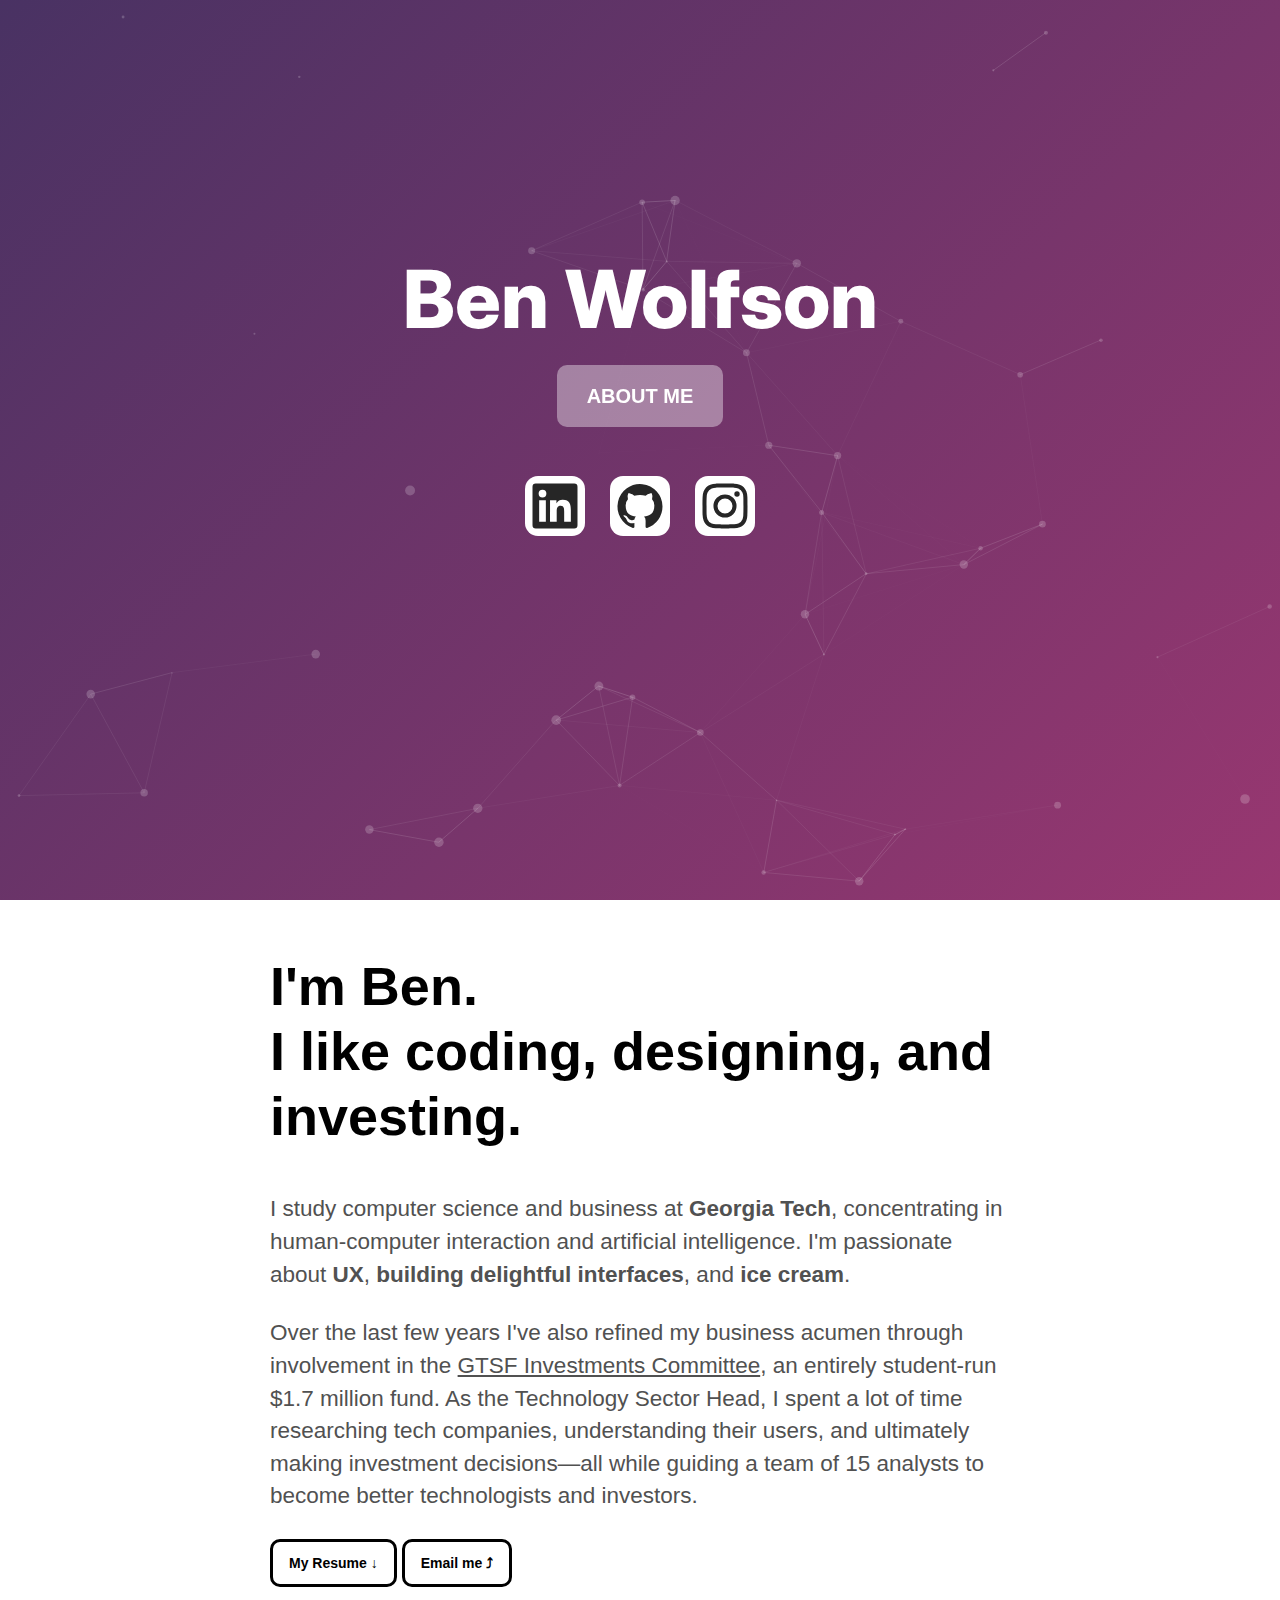
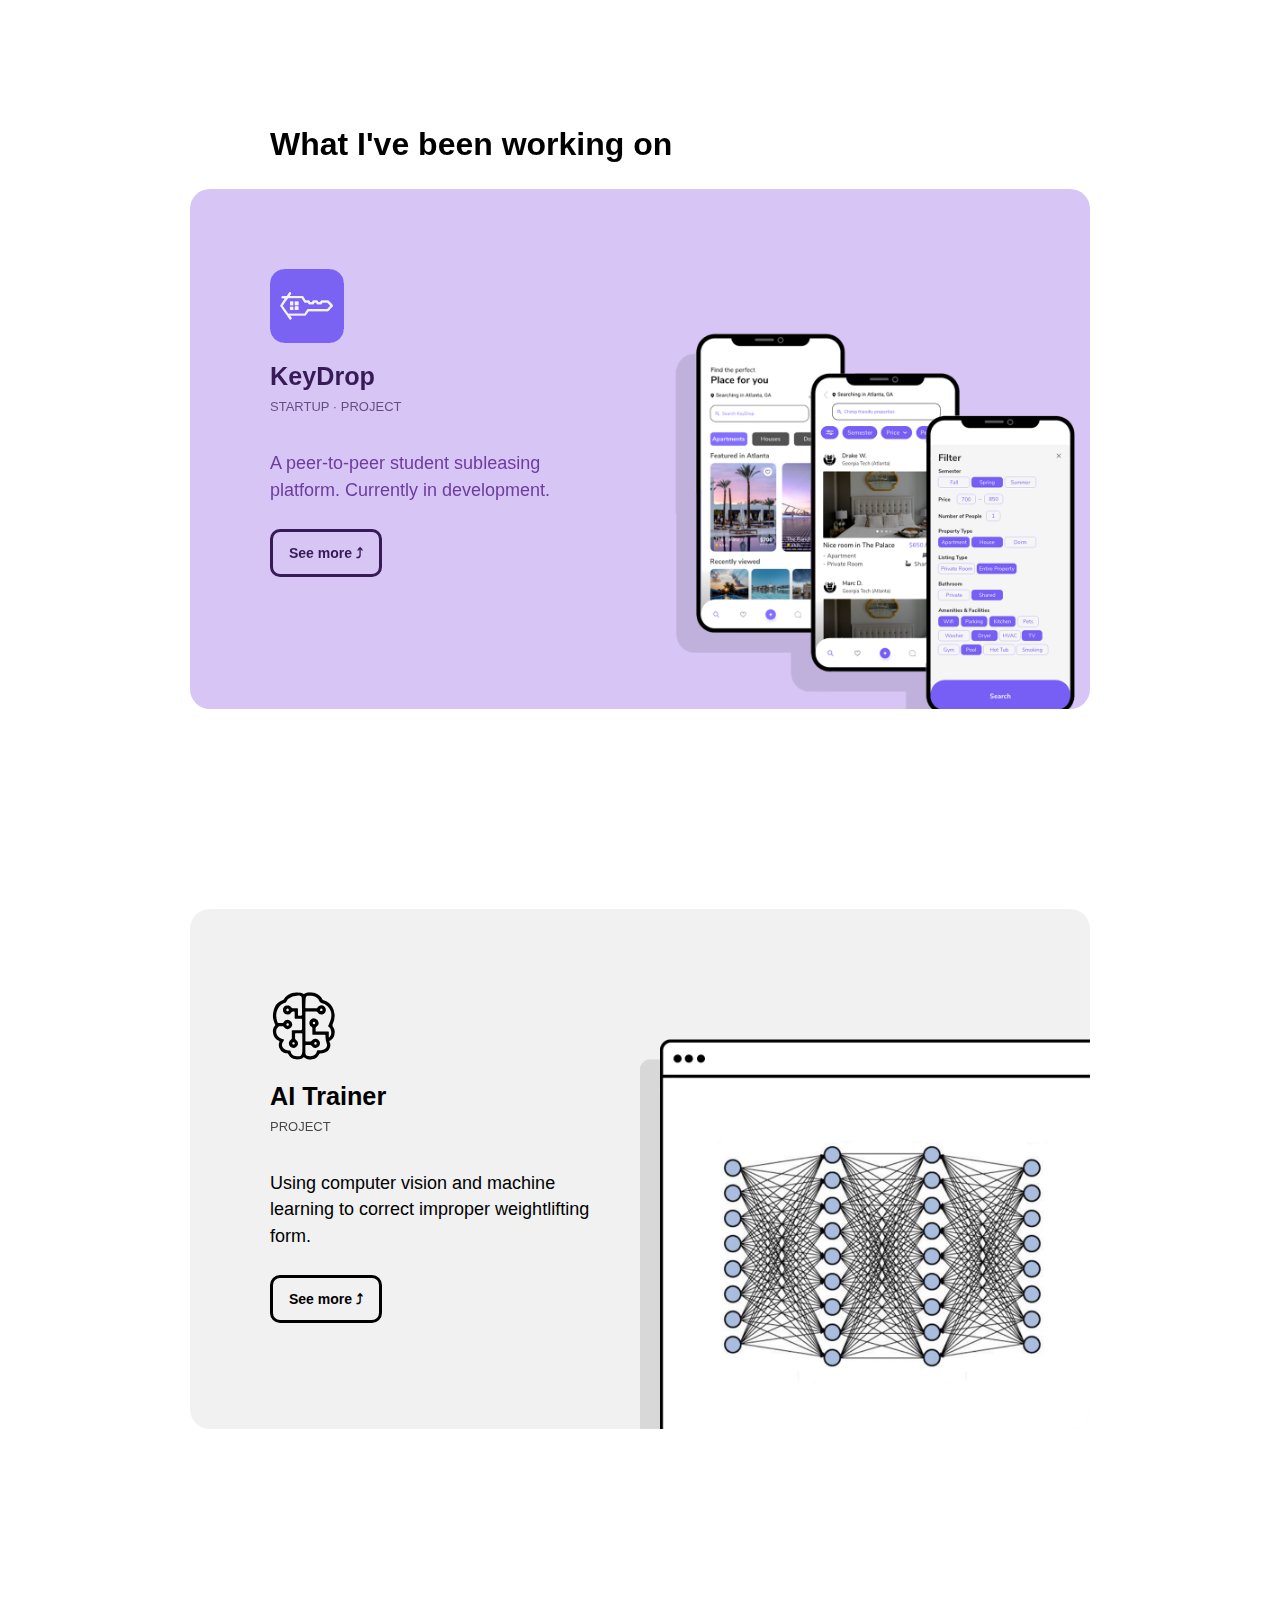
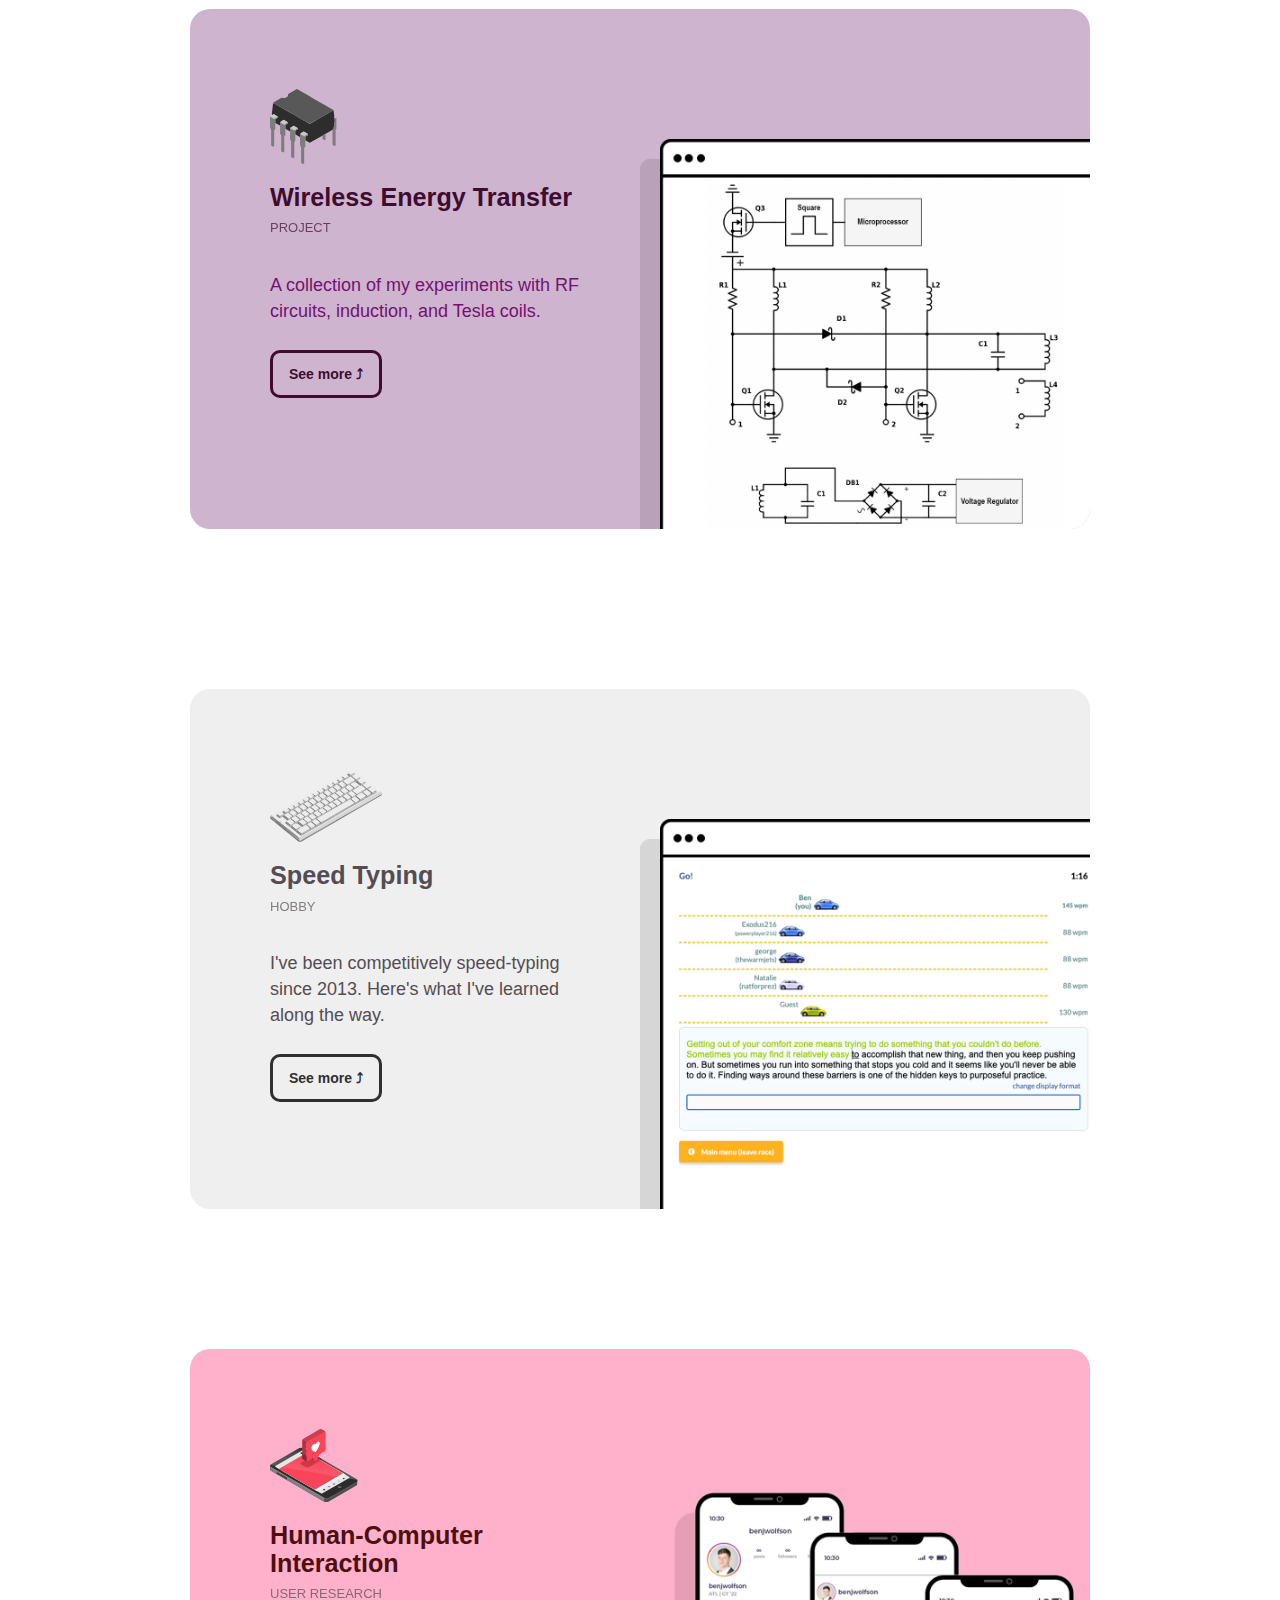
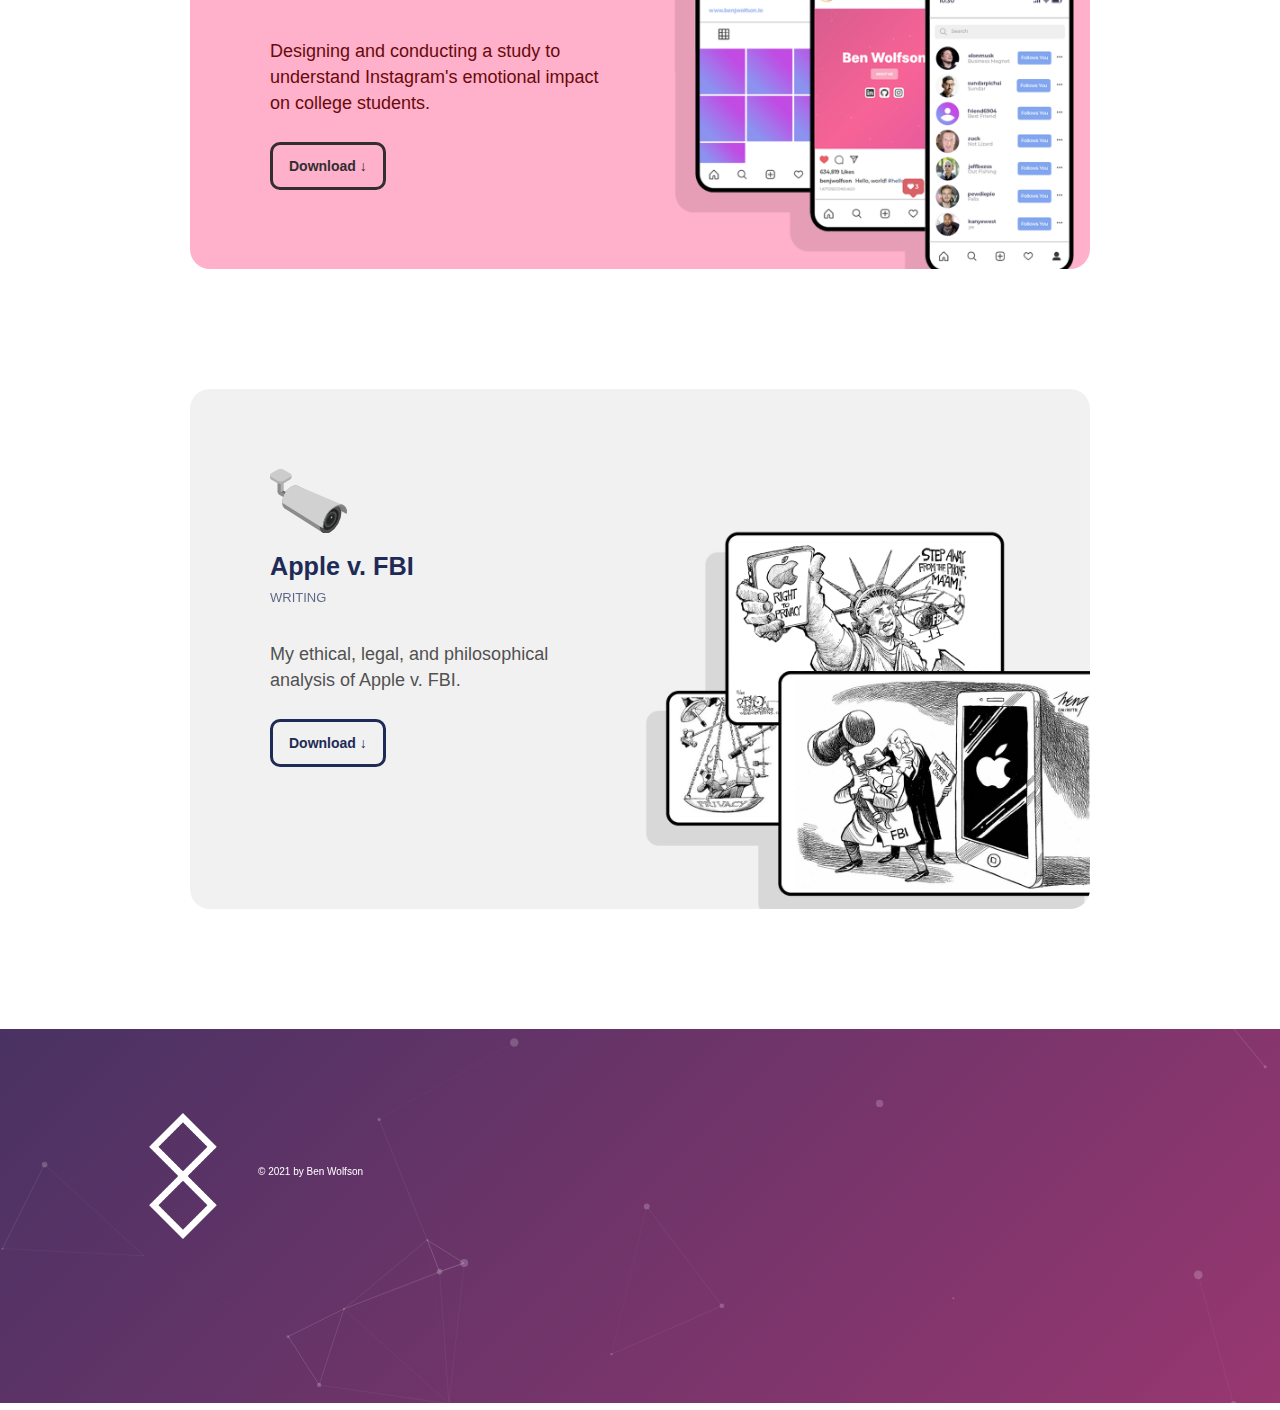
==== commit 07c4007f: "bio update" ====
--- a/index.html
+++ b/index.html
@@ -126,7 +126,7 @@
 								}
 							}
 						</style>
-						<h1 class="biosize" style="margin-top:1em">I'm Ben. <br />I like coding, designing, and investing.</h1>
+						<h1 class="biosize" style="margin-top:1em;color:">I'm Ben. <br />I like coding, designing, and investing.</h1>
 						<style scoped>
 							.on-the-fly {
 								font-size: var(--font-size-4);
@@ -137,12 +137,11 @@
 								}
 							}
 						</style>
-						<p class="on-the-fly">I study computer science and business at <span style=font-weight:600>Georgia Tech</span>,
+						<p class="on-the-fly">I study computer science and business at <span style="font-weight:600">Georgia Tech</span>,
 							 concentrating in human-computer interaction
-							and artificial intelligence. I'm passionate about <span style=font-weight:600>technology</span>, <span style=font-weight:600>fitness</span>, <span style=font-weight:600>saxophone</span>, and <span style=font-weight:600>ice cream</span>.
-							I like to combine these areas whenever possible.
+							and artificial intelligence. I'm passionate about <span style="font-weight:600">UX</span>, <span style="font-weight:600;">building delightful interfaces</span>, and <span style="font-weight:600">ice cream</span>.
 						</p>
-						<p class="on-the-fly">Over the last few years I've refined my business acumen through involvement in the
+						<p class="on-the-fly">Over the last few years I've also refined my business acumen through involvement in the
 							<style selector="1o8hbsc">
 							.css-1o8hbsc {
 								-webkit-transition: all 0.15s ease-out;
@@ -151,7 +150,7 @@
 								-webkit-text-decoration: none;
 								text-decoration: none;
 								outline: none;
-								color: var(--bgInverted);
+								color: var(--textNormal);
 								font-weight: 500;
 							}
 
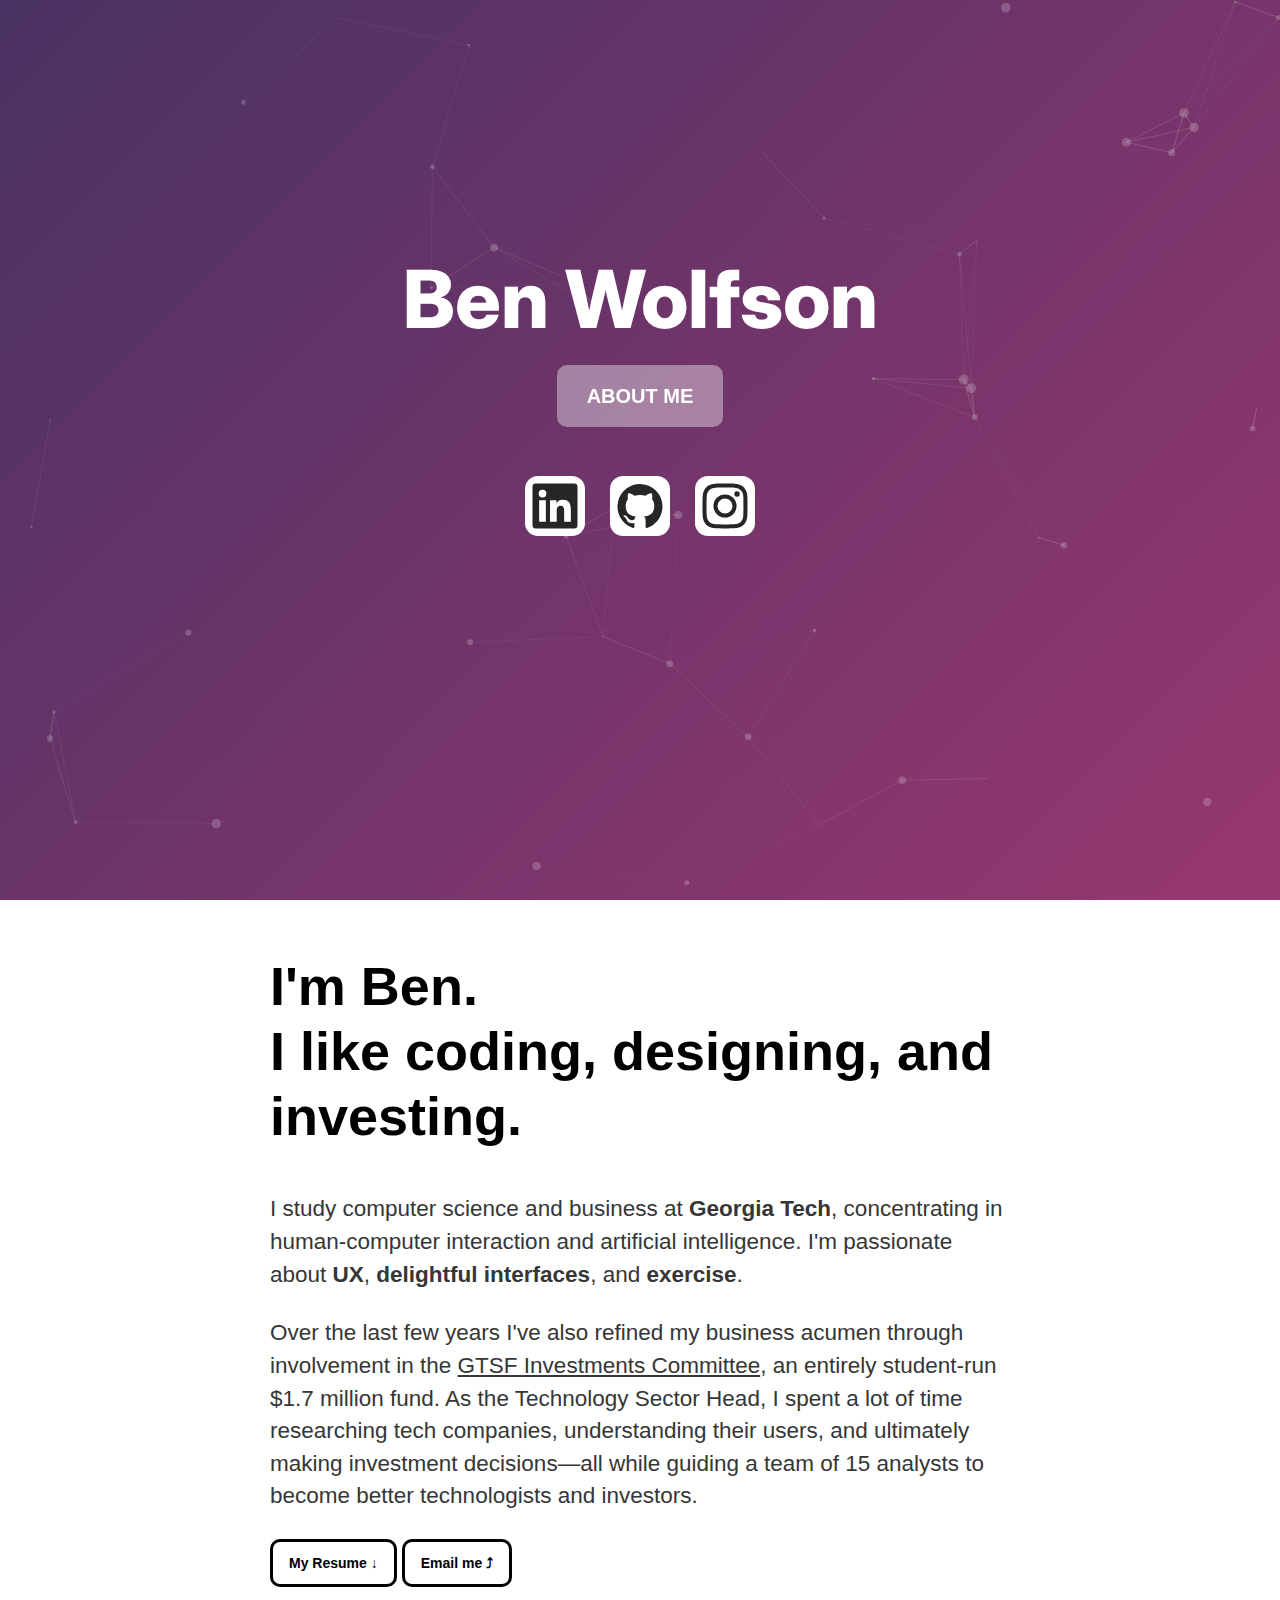
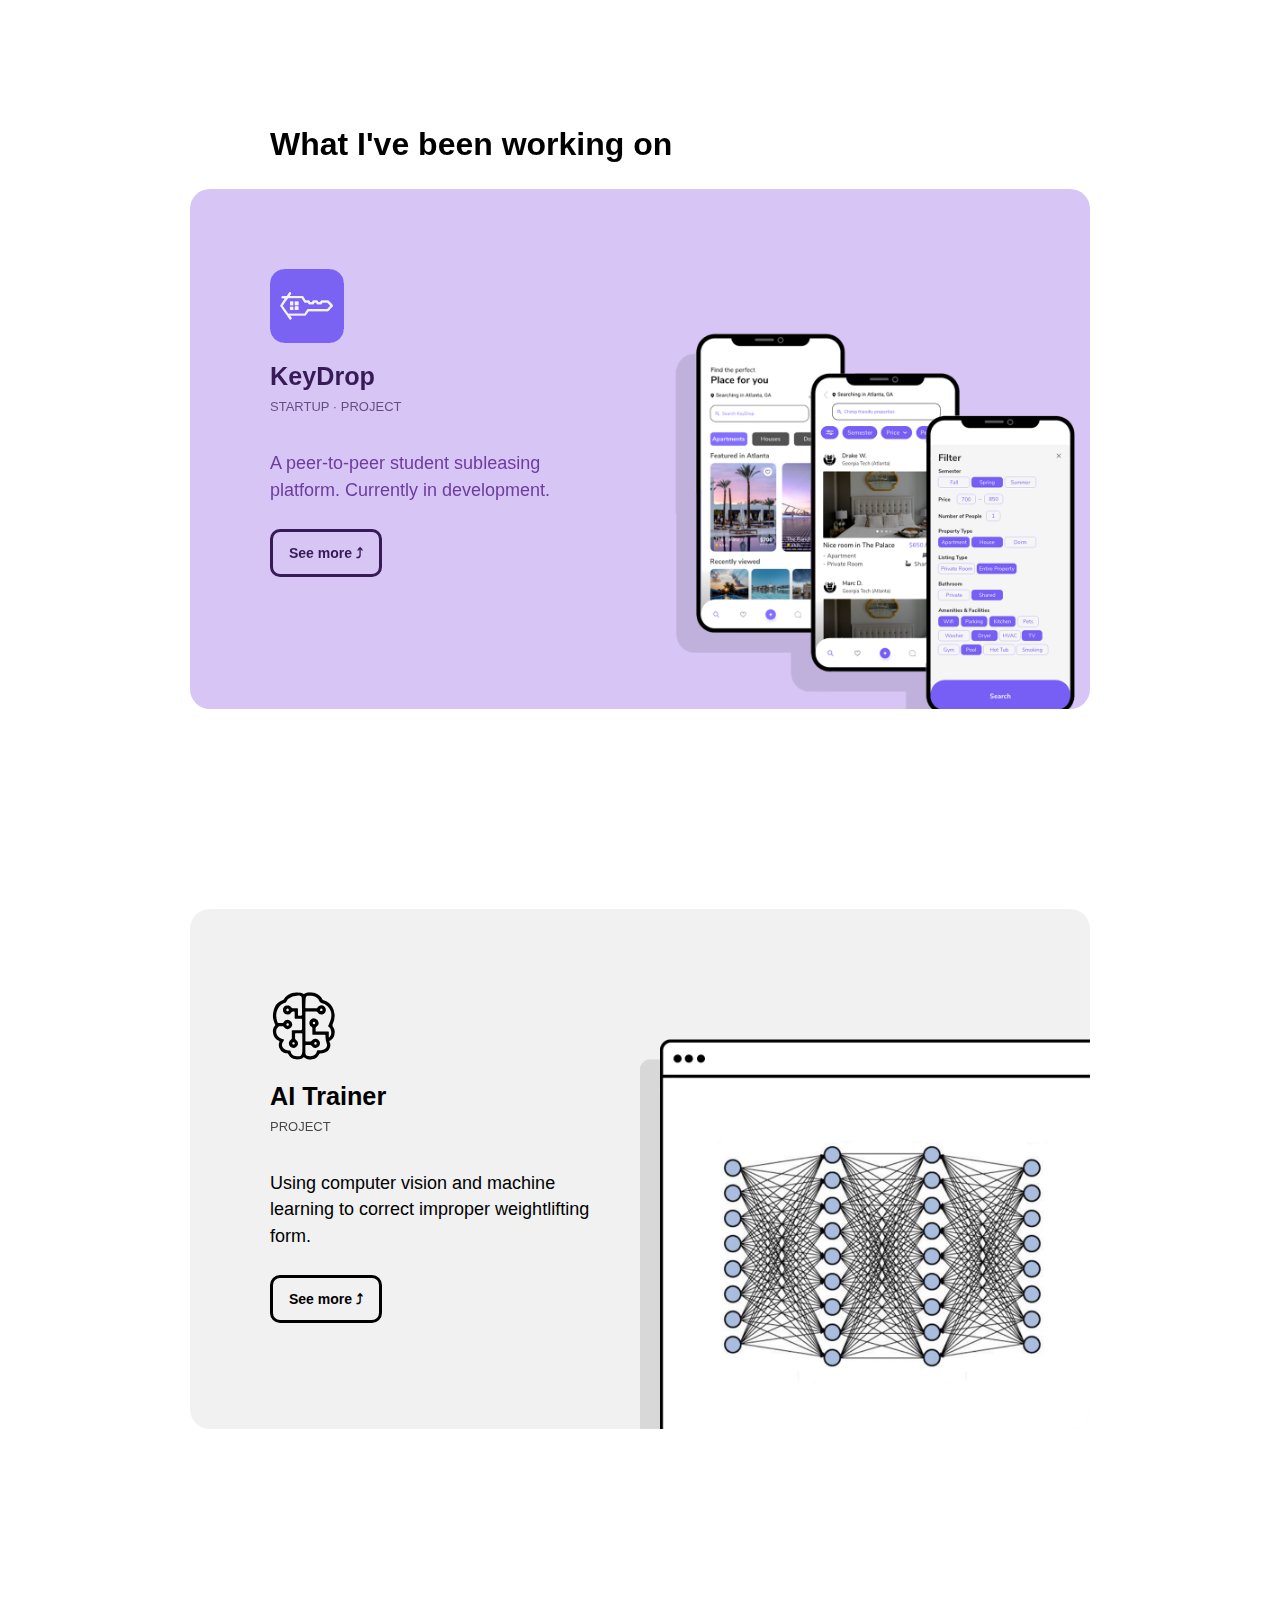
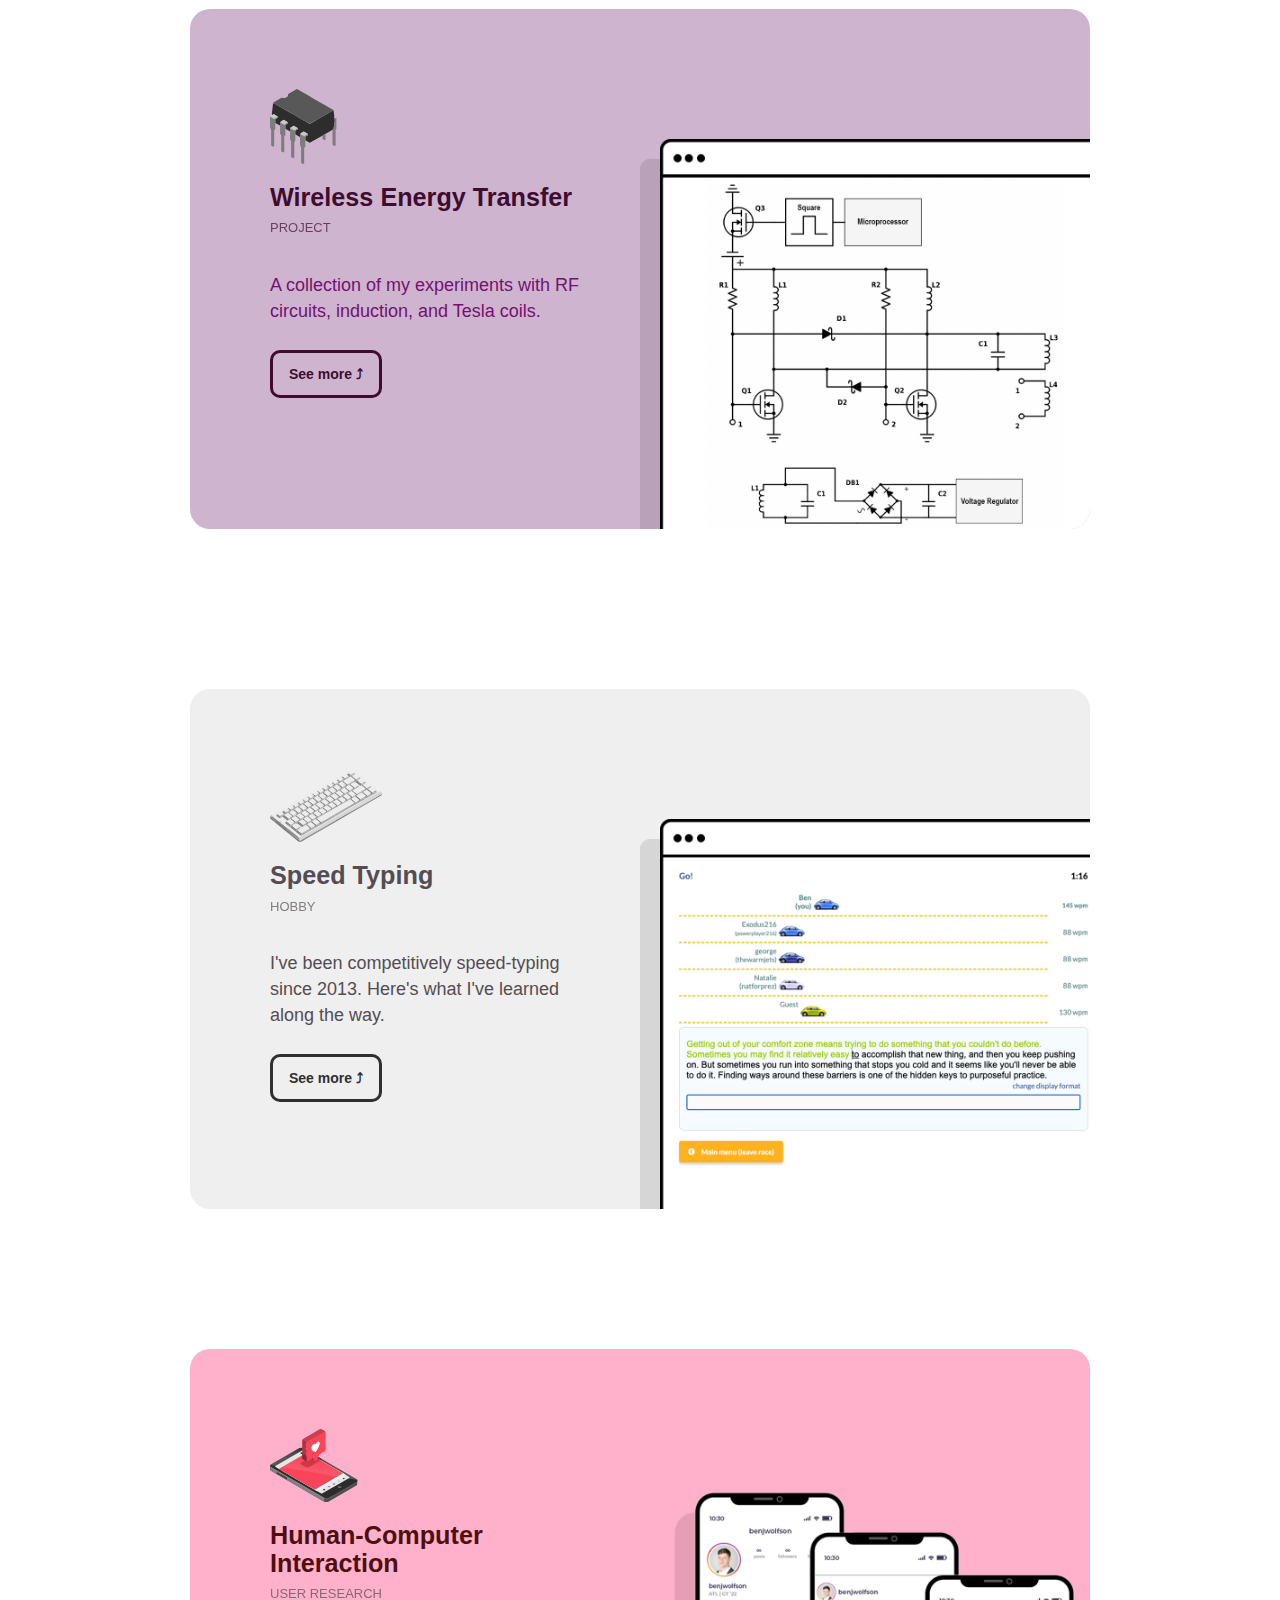
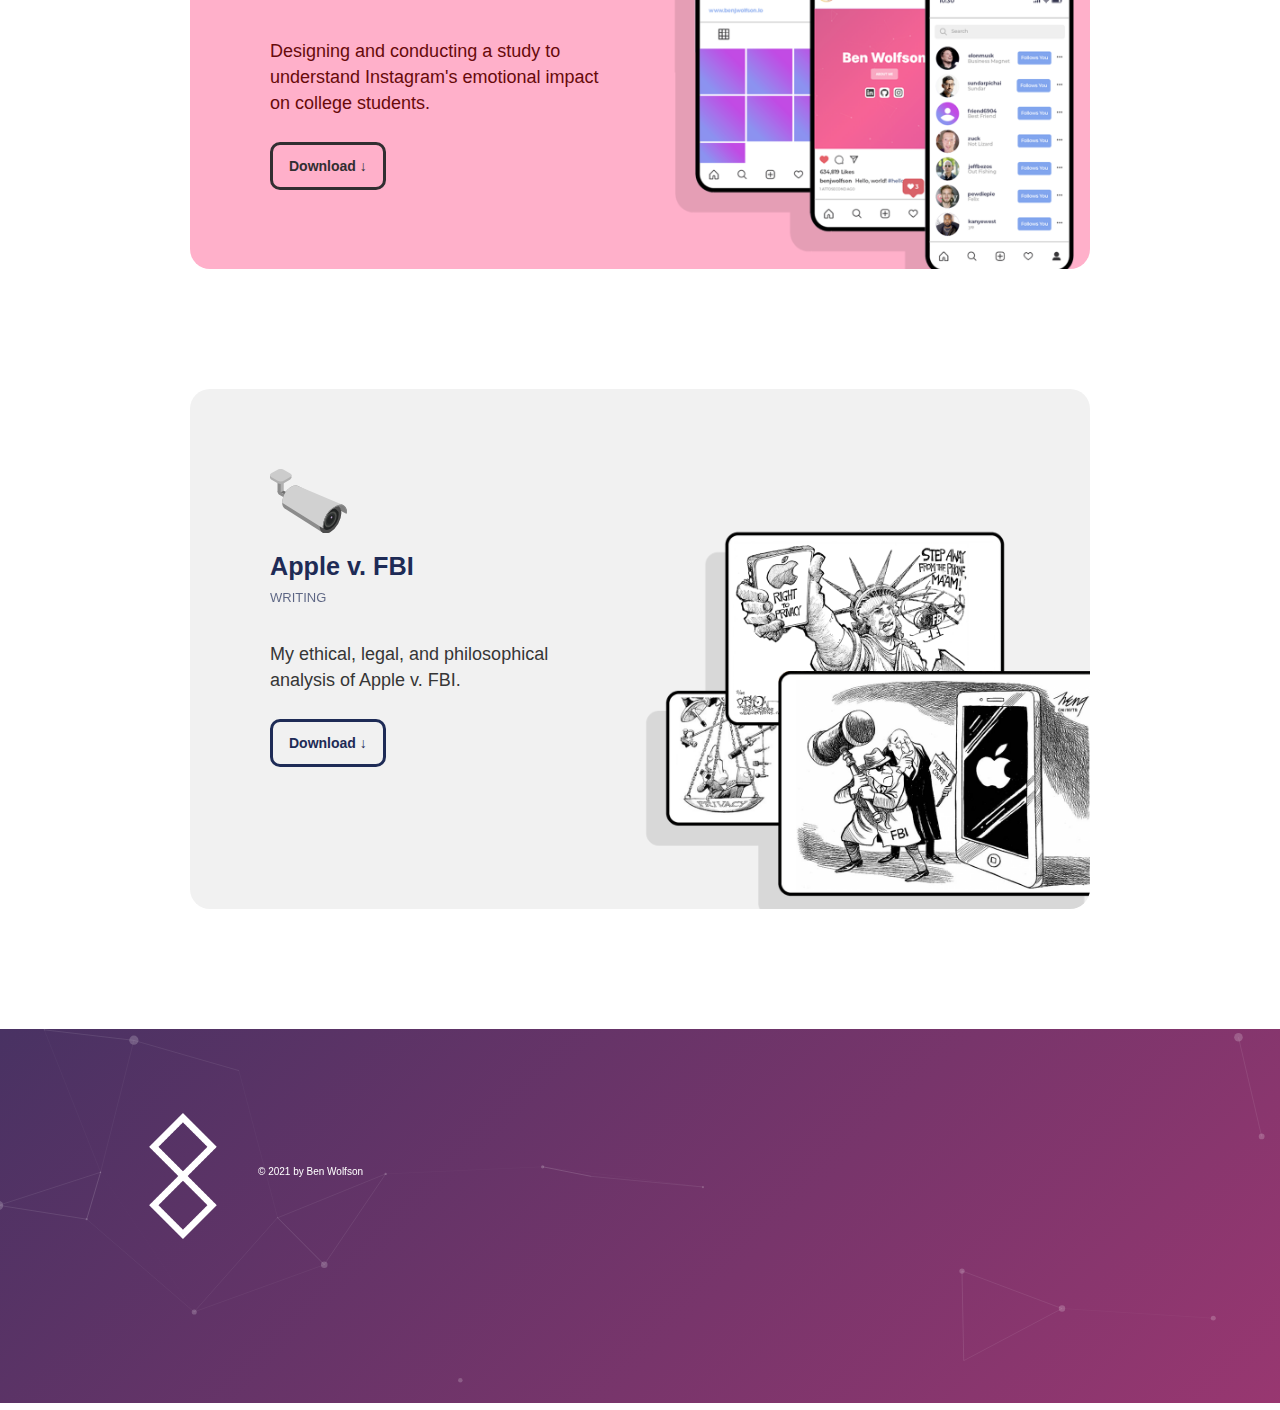
==== commit 6261bf2e: "Updates" ====
--- a/index.html
+++ b/index.html
@@ -139,7 +139,7 @@
 						</style>
 						<p class="on-the-fly">I study computer science and business at <span style="font-weight:600">Georgia Tech</span>,
 							 concentrating in human-computer interaction
-							and artificial intelligence. I'm passionate about <span style="font-weight:600">UX</span>, <span style="font-weight:600;">building delightful interfaces</span>, and <span style="font-weight:600">ice cream</span>.
+							and artificial intelligence. I'm passionate about <span style="font-weight:600">UX</span>, <span style="font-weight:600;">delightful interfaces</span>, and <span style="font-weight:600">exercise</span>.
 						</p>
 						<p class="on-the-fly">Over the last few years I've also refined my business acumen through involvement in the
 							<style selector="1o8hbsc">
--- a/assets/css/style.css
+++ b/assets/css/style.css
@@ -497,7 +497,7 @@
     --bgAlt: #fff;
     --bgMid: #fff;
     --bgInverted: #000;
-    --textNormal: #515151;
+    --textNormal: #363636;
     --textLight: #b7b7b7;
     --textTitle: #000;
     --textLink: #000;
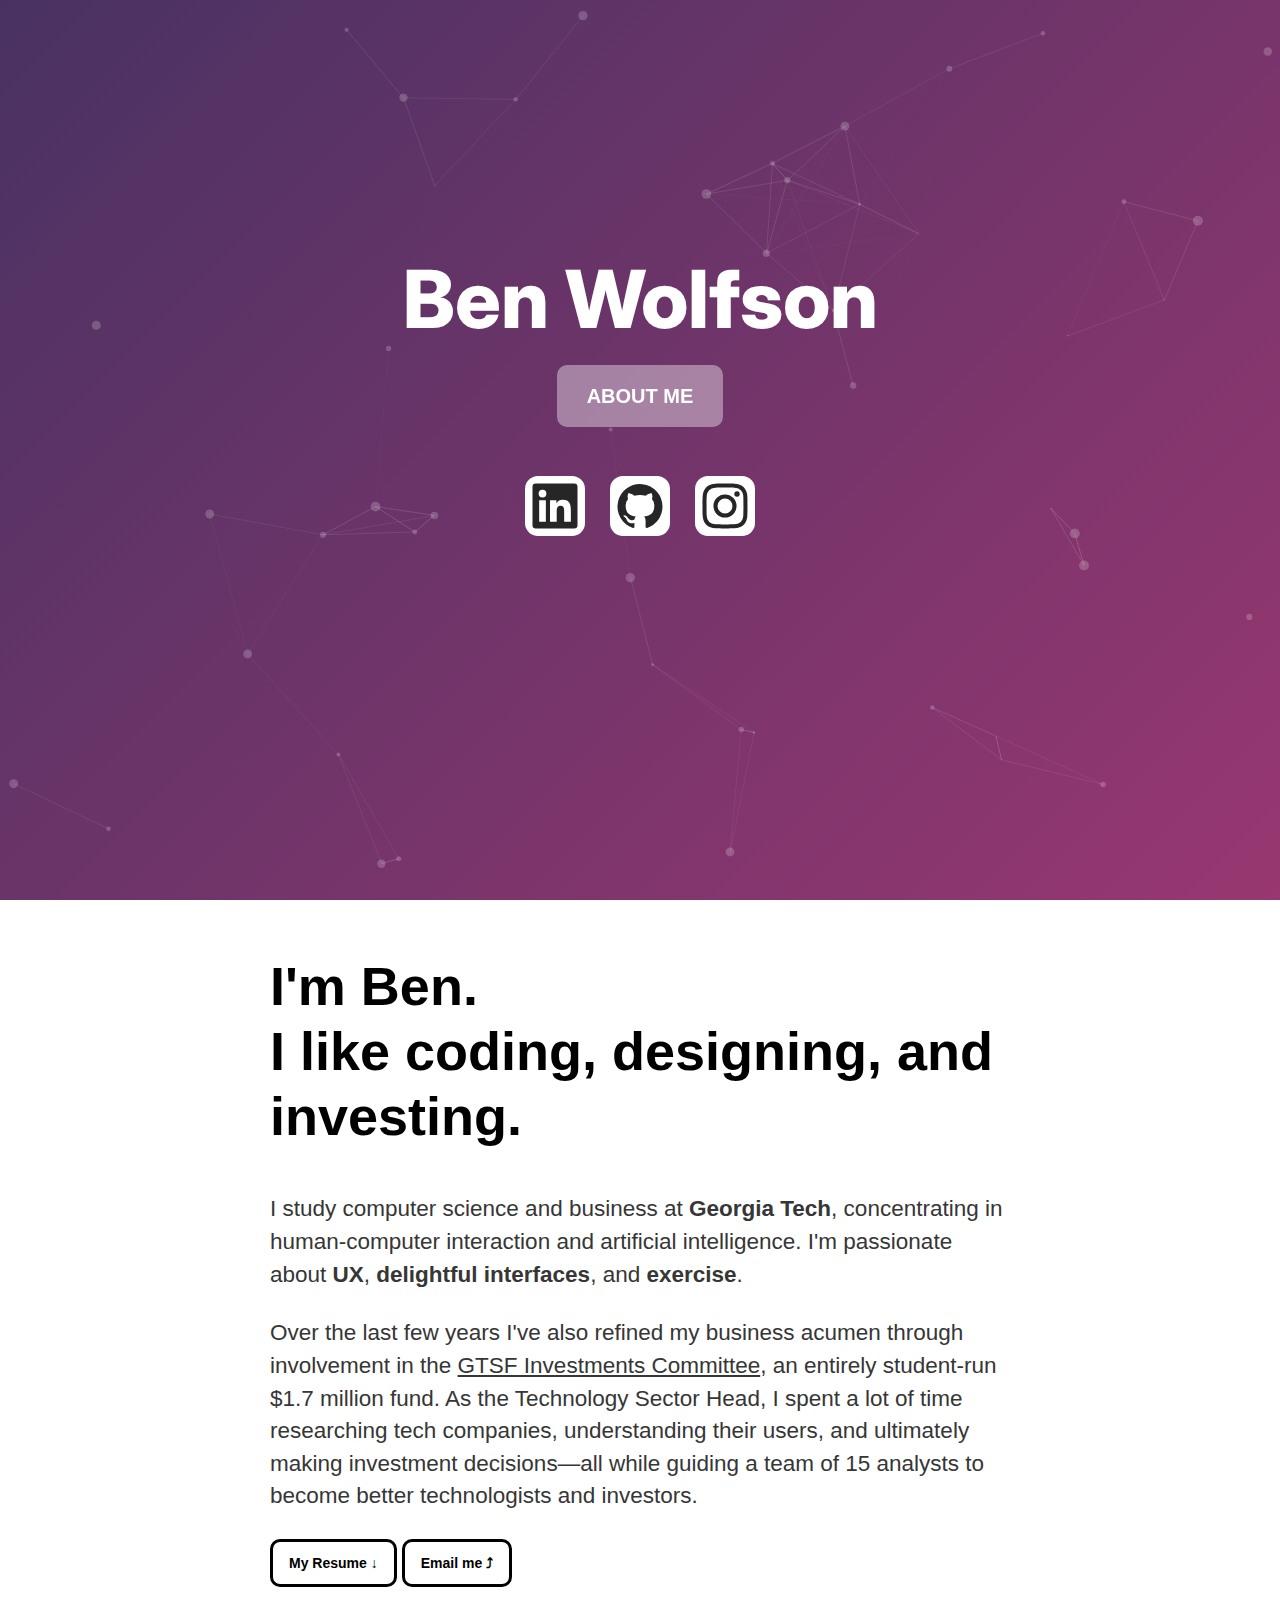
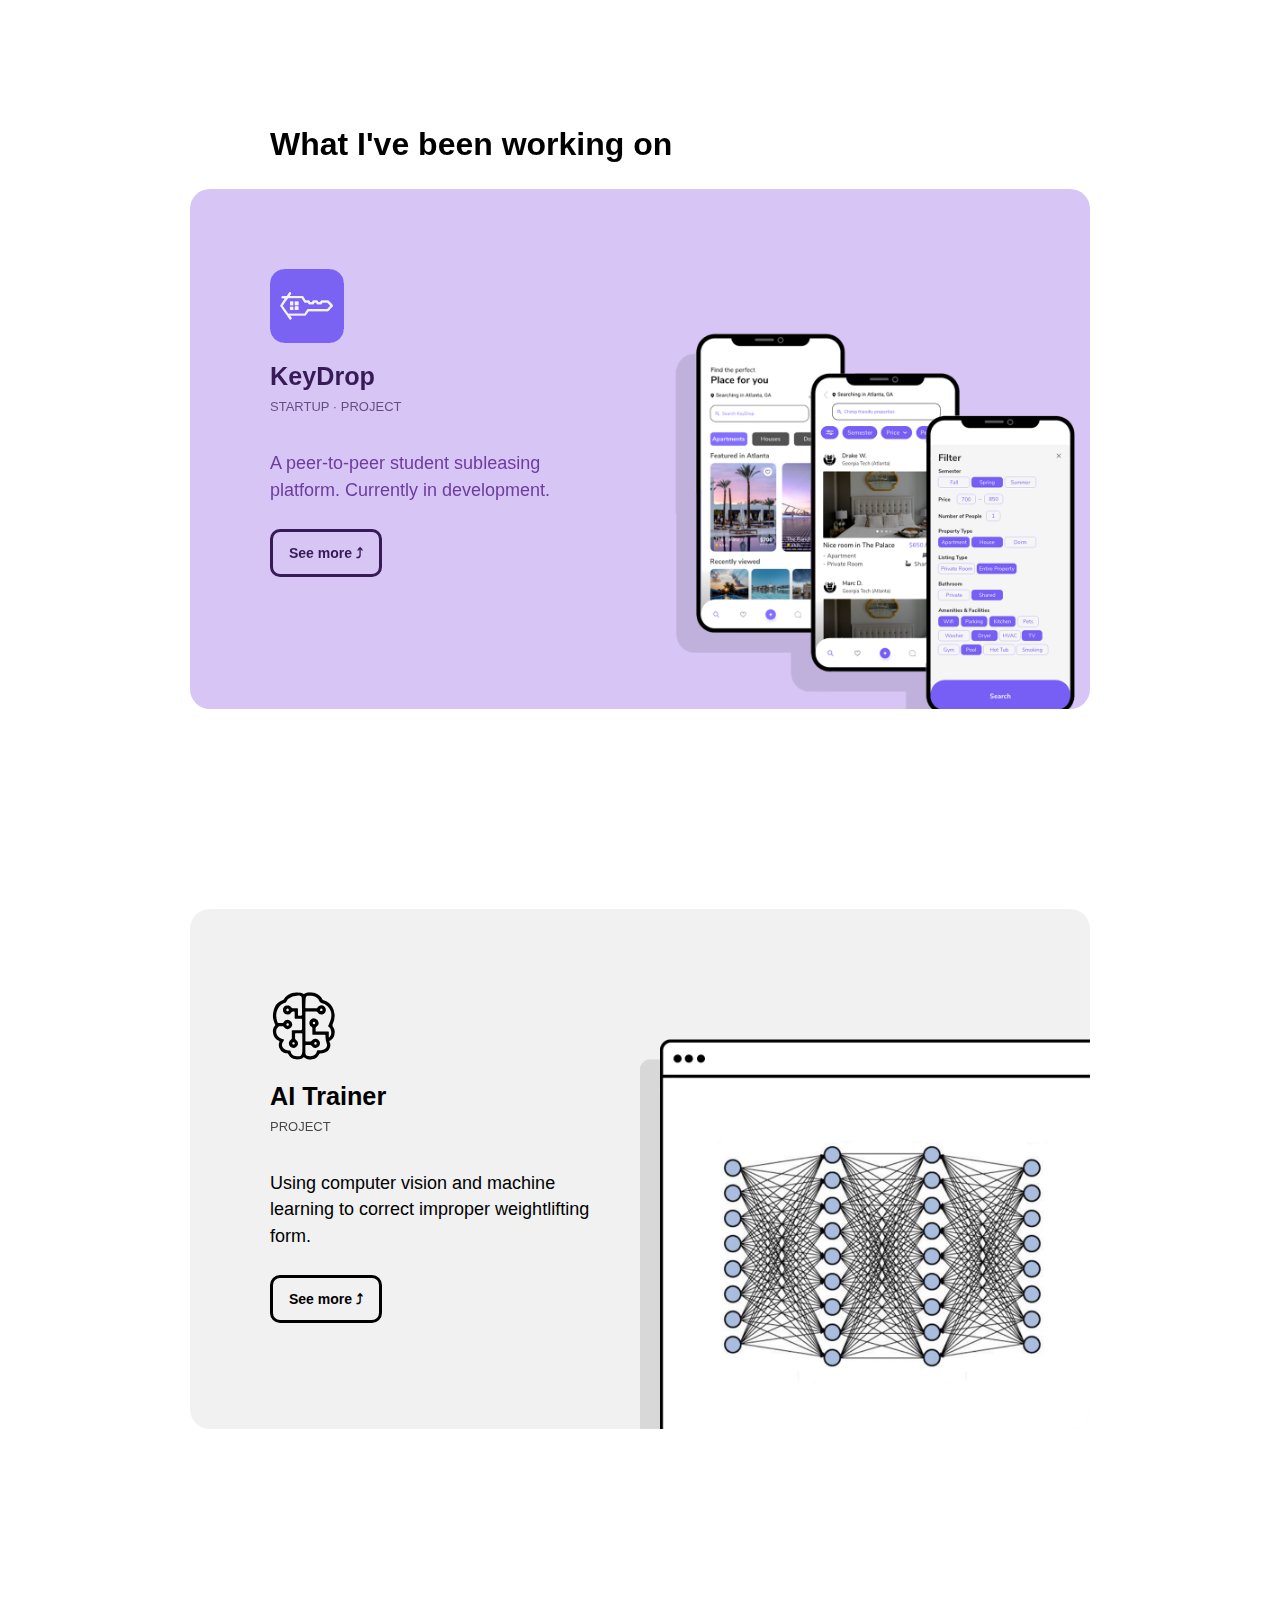
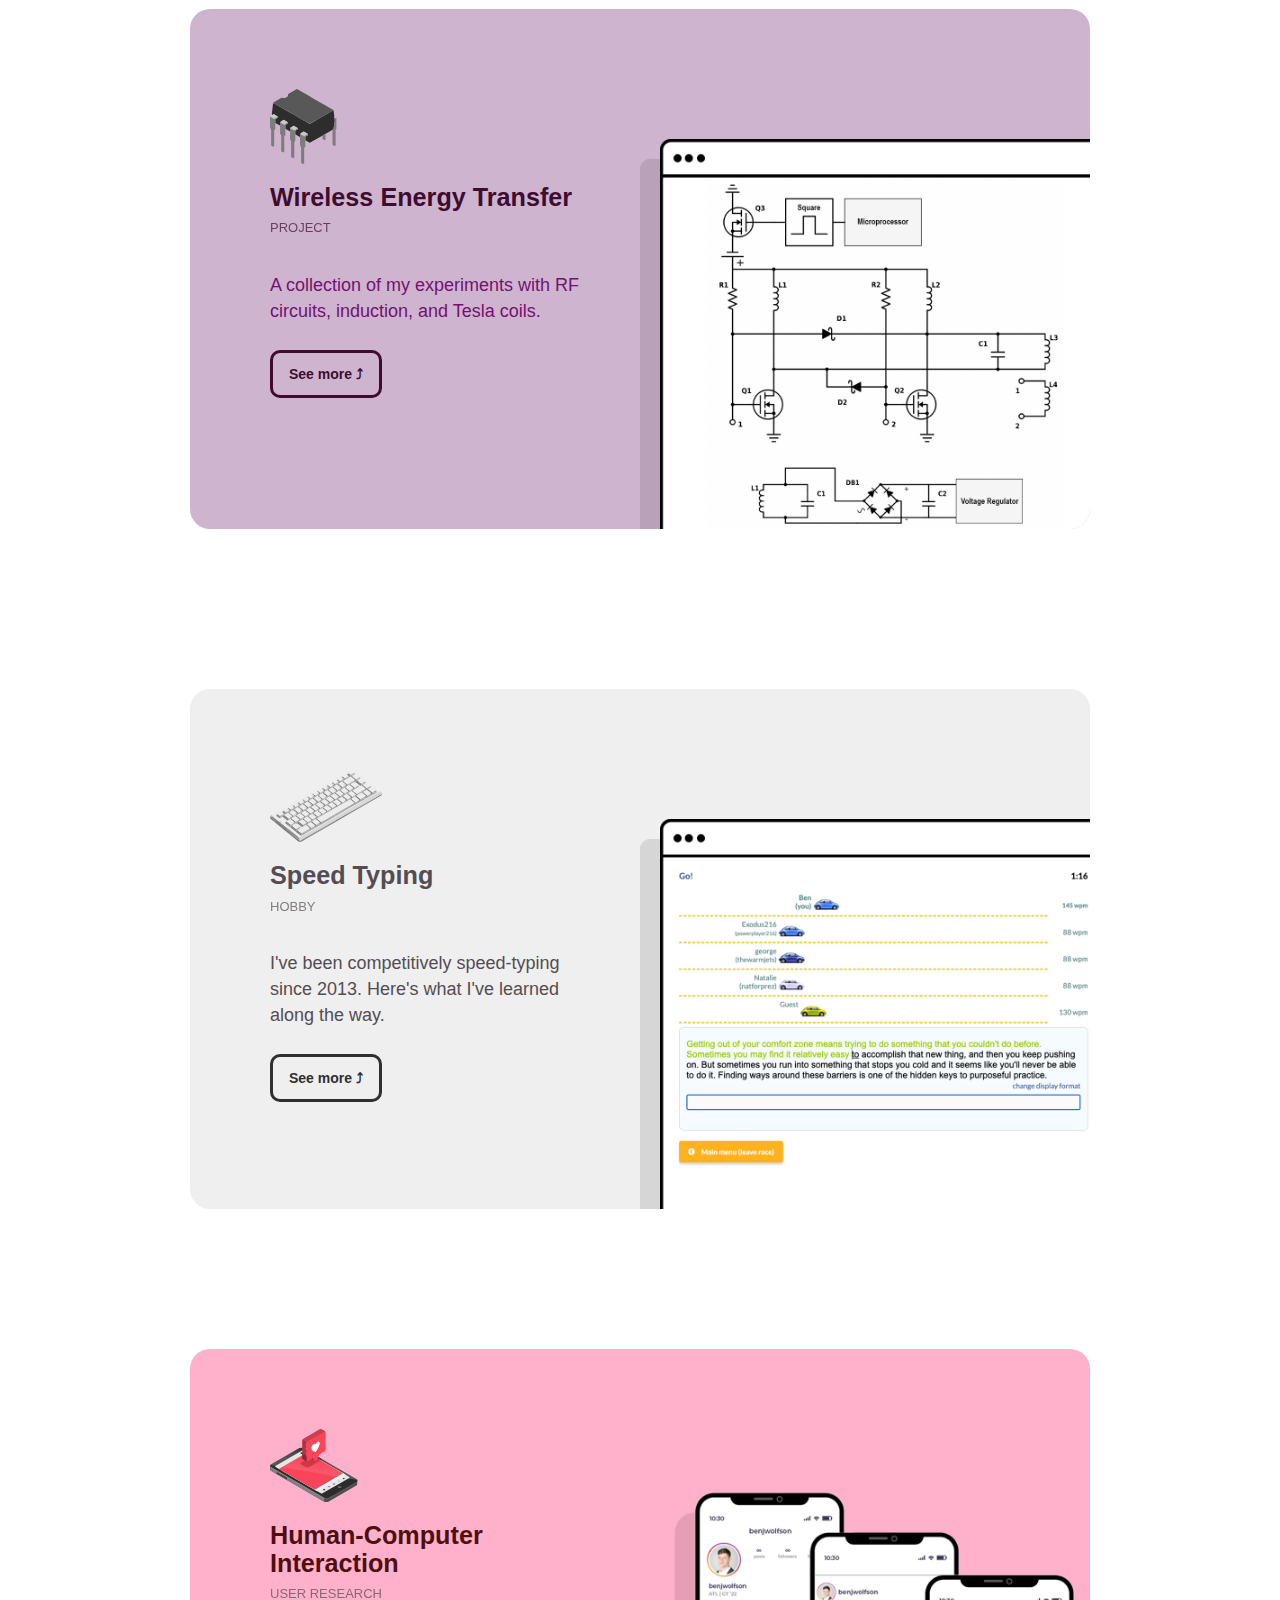
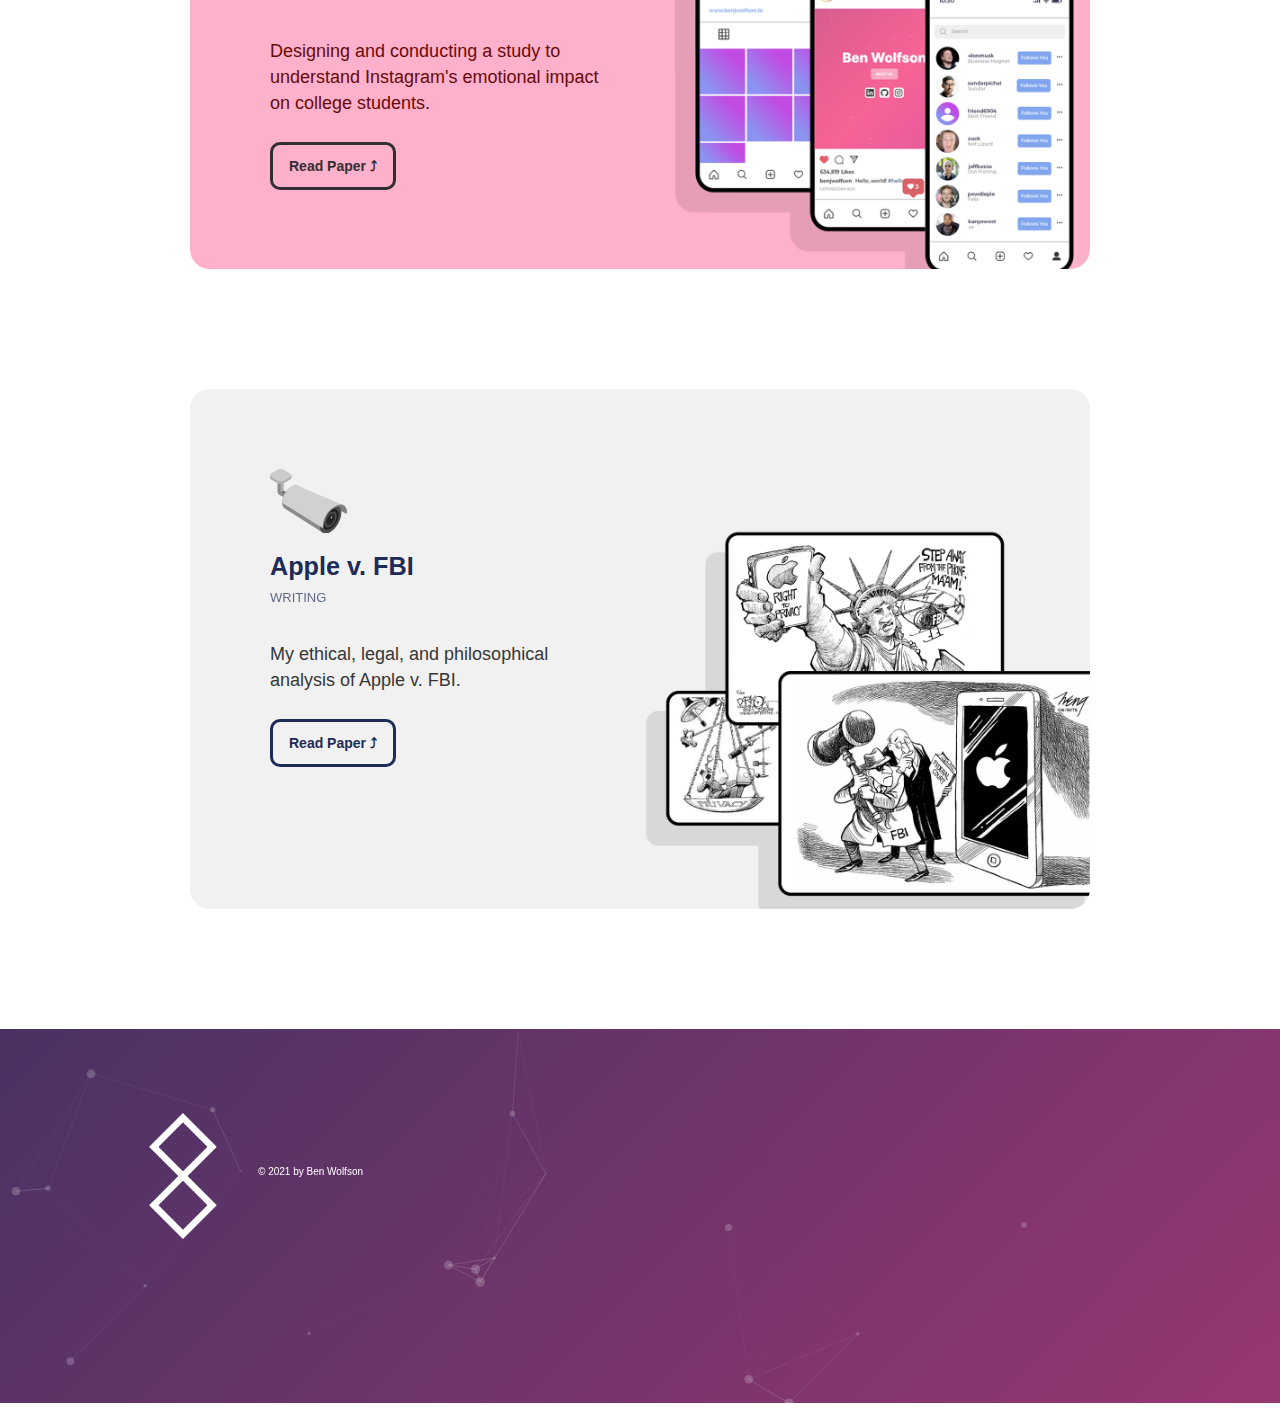
==== commit 37eadd3b: "Update" ====
--- a/index.html
+++ b/index.html
@@ -1362,7 +1362,7 @@
 											margin-right: 10px;
 										}
 									}
-									</style><a href="https://drive.google.com/file/d/1WX0HtZk82GeqjEMRYIKmE1iskm3F7L9M/view?usp=sharing" target="_blank" class="em8ni265 css-13vgdgk">Download ↓</a>
+									</style><a href="https://drive.google.com/file/d/1WX0HtZk82GeqjEMRYIKmE1iskm3F7L9M/view?usp=sharing" target="_blank" class="em8ni265 css-13vgdgk">Read Paper ⤴</a>
 								</div>
 								<div class="css-icon-styling-wrapper icon-styling">
 									<div class=" image-wrapper" style="position:relative;overflow:hidden">
@@ -1525,7 +1525,7 @@
 										box-shadow: none !important;
 										border-radius: 10px;
 									}
-									</style><a href="https://drive.google.com/file/d/1WX0HtZk82GeqjEMRYIKmE1iskm3F7L9M/view?usp=sharing" target="_blank" class="em8ni265 css-xgzxna">Download ↓</a>
+									</style><a href="https://drive.google.com/file/d/1WX0HtZk82GeqjEMRYIKmE1iskm3F7L9M/view?usp=sharing" target="_blank" class="em8ni265 css-xgzxna">Read Paper ⤴</a>
 								</div>
 								<div class="css-icon-styling-wrapper icon-styling">
 									<div class=" image-wrapper" style="position:relative;overflow:hidden">
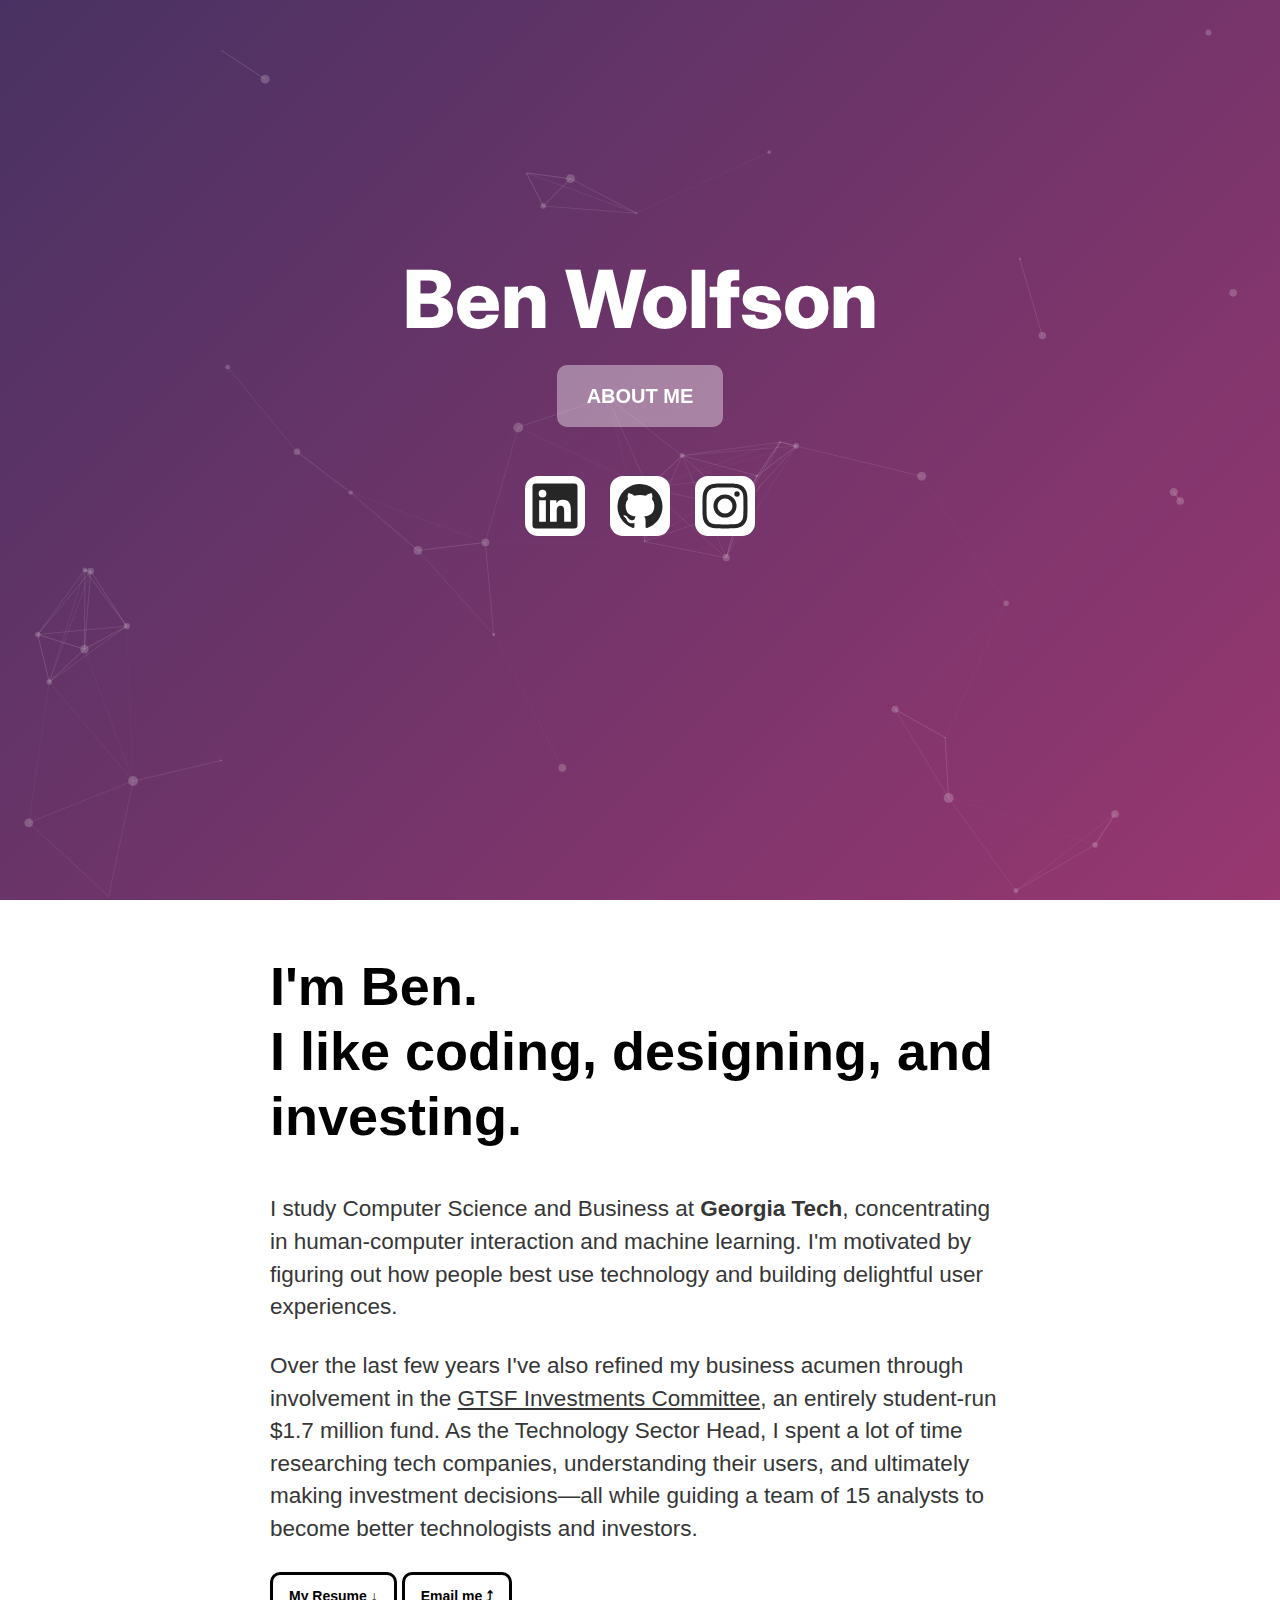
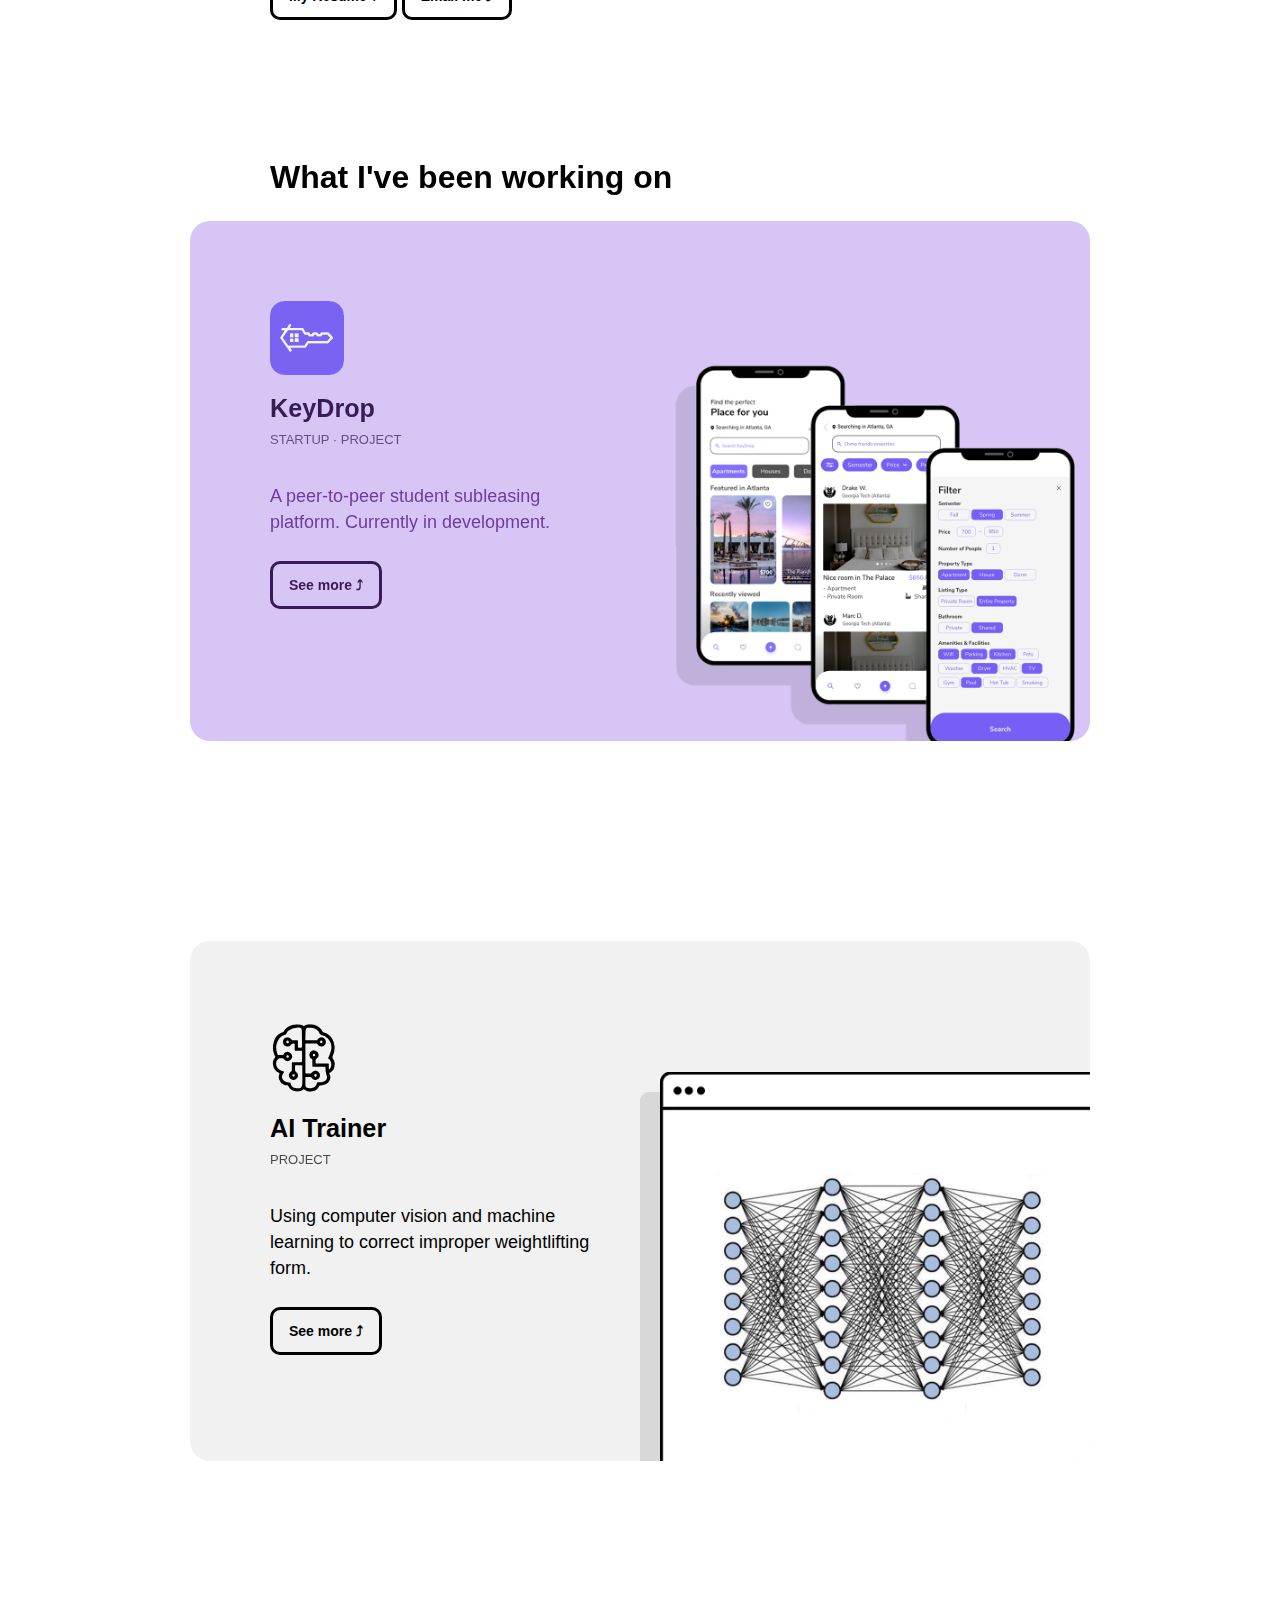
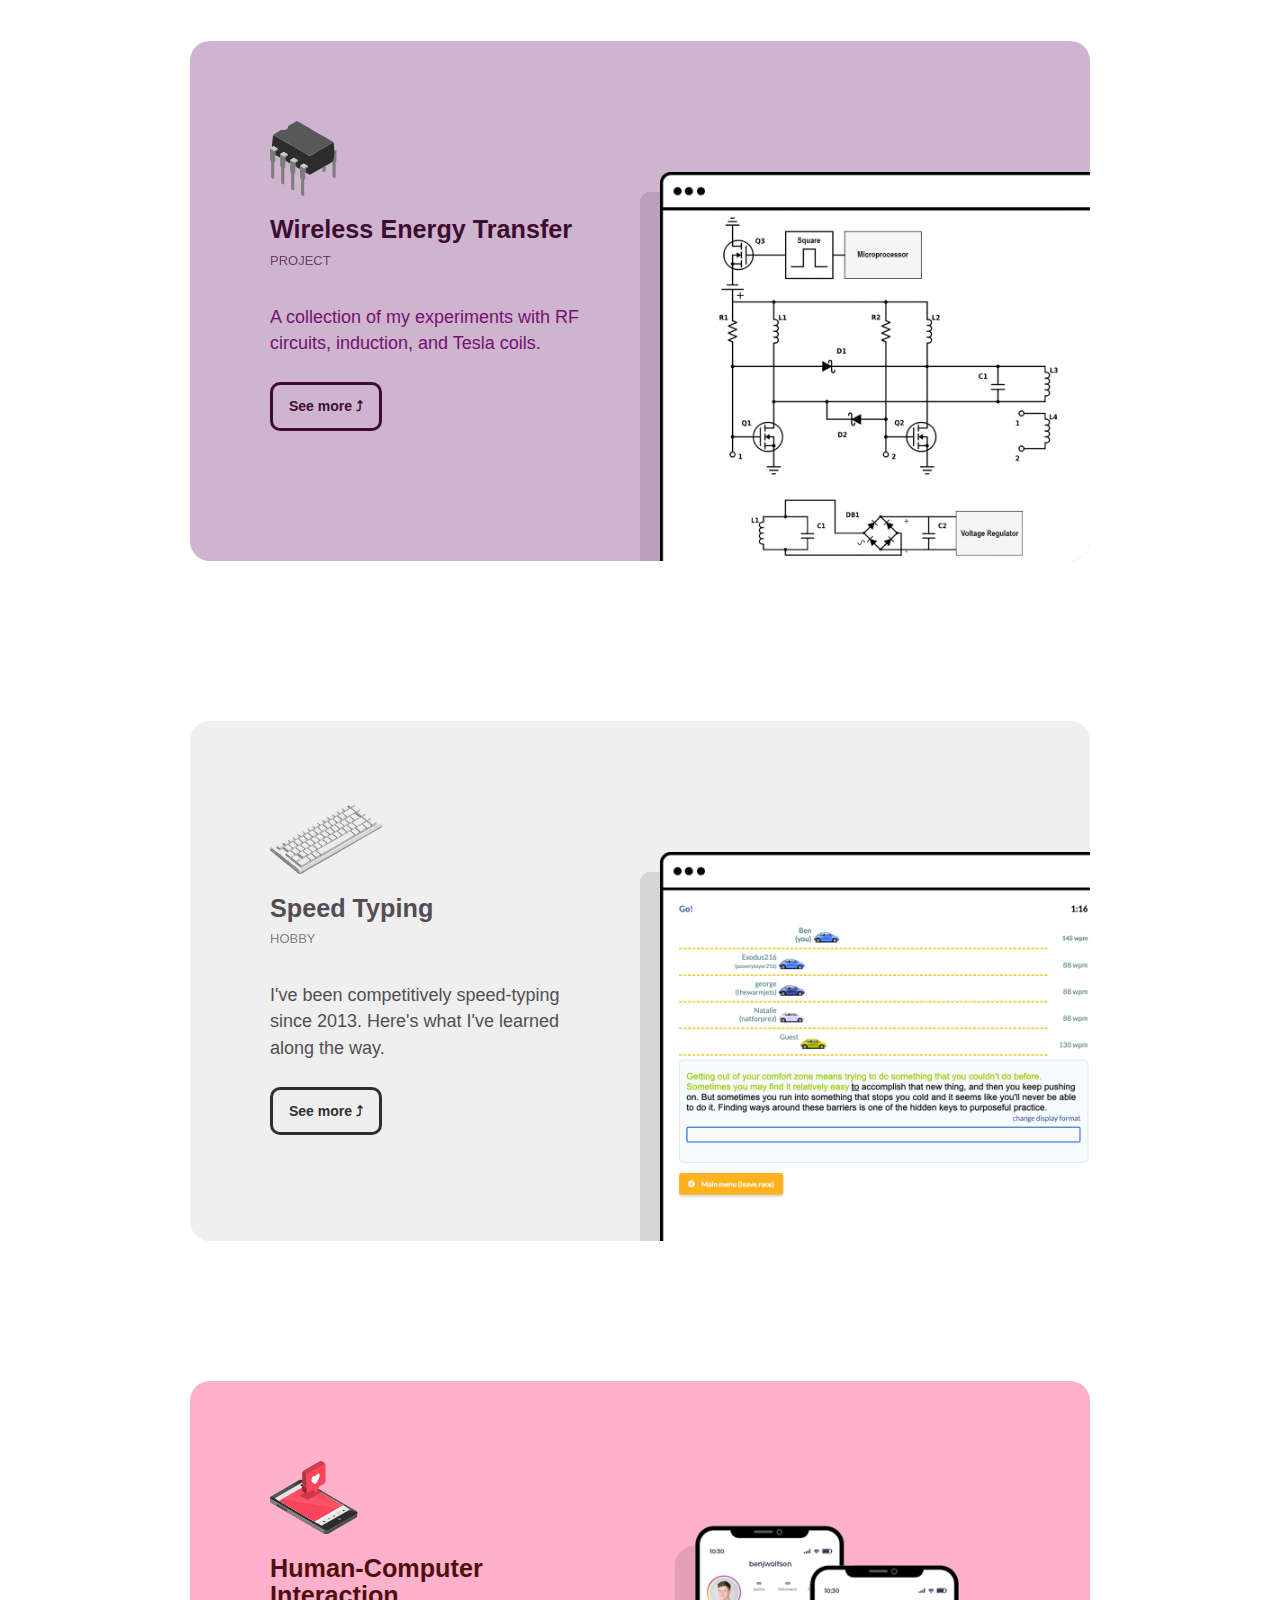
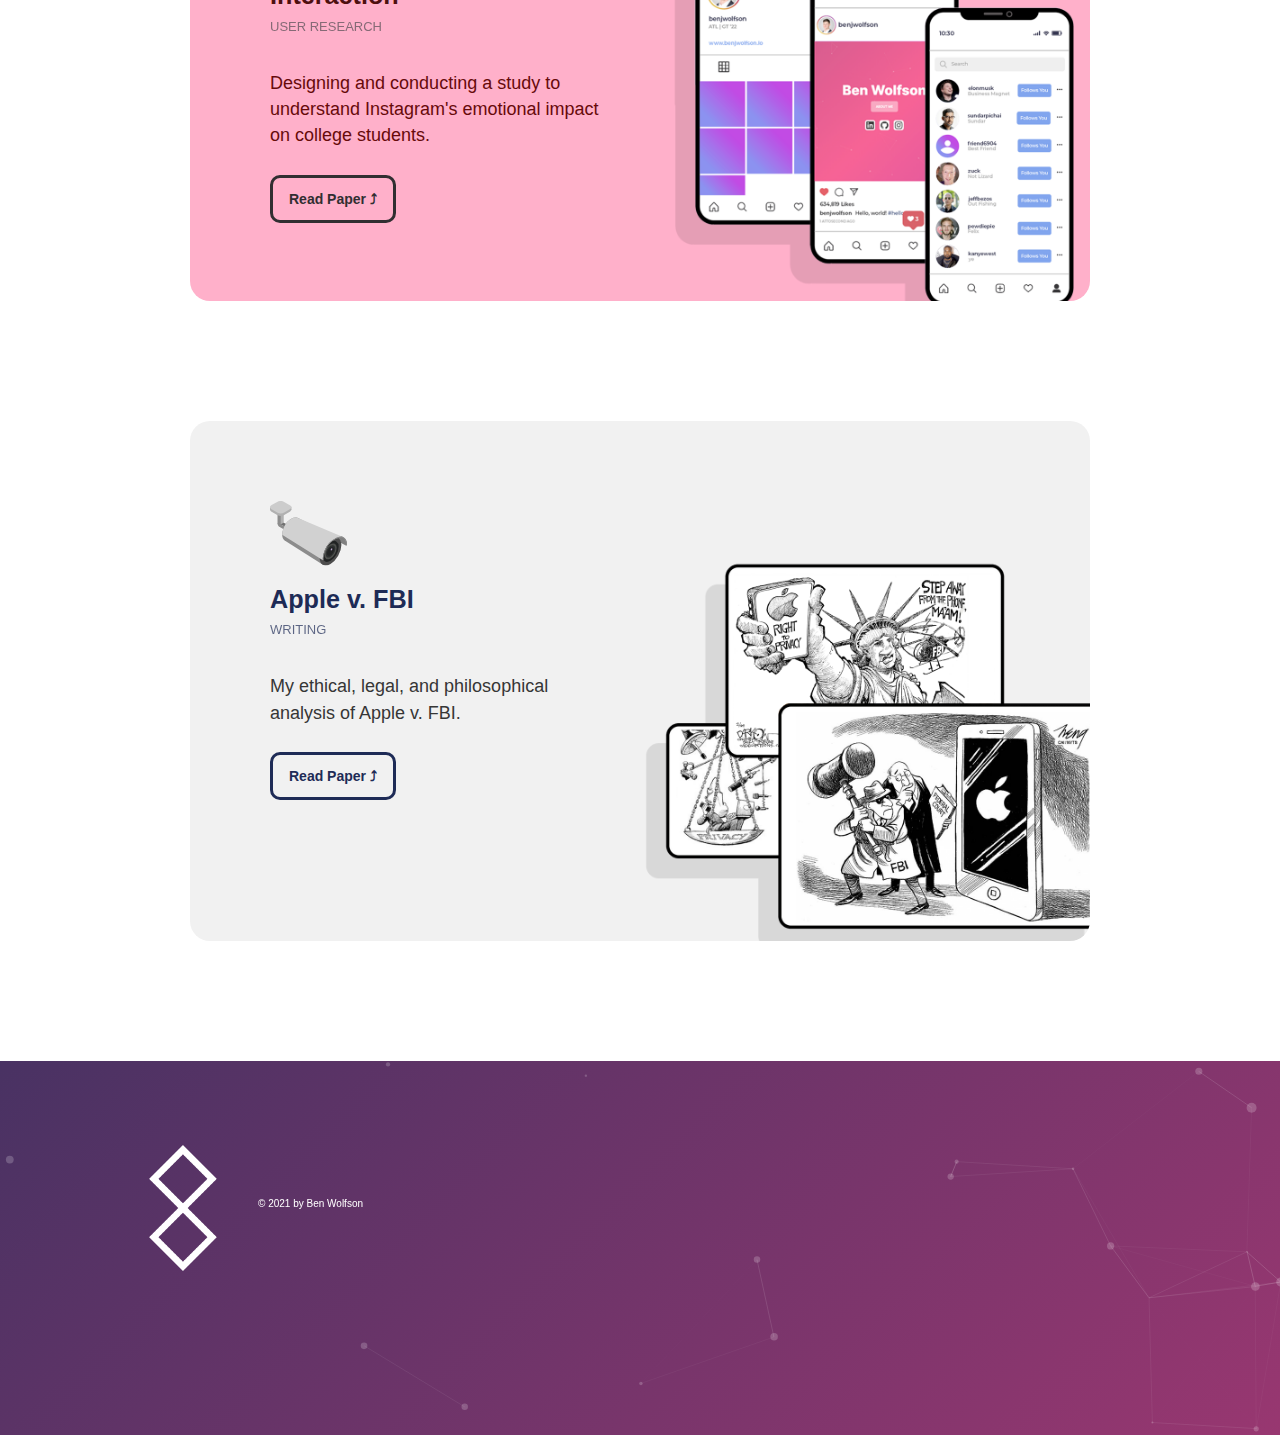
==== commit c72a8f1e: "Update bio" ====
--- a/index.html
+++ b/index.html
@@ -137,9 +137,9 @@
 								}
 							}
 						</style>
-						<p class="on-the-fly">I study computer science and business at <span style="font-weight:600">Georgia Tech</span>,
+						<p class="on-the-fly">I study Computer Science and Business at <span style="font-weight:600">Georgia Tech</span>,
 							 concentrating in human-computer interaction
-							and artificial intelligence. I'm passionate about <span style="font-weight:600">UX</span>, <span style="font-weight:600;">delightful interfaces</span>, and <span style="font-weight:600">exercise</span>.
+							and machine learning. I'm motivated by figuring out how people best use technology and building delightful user experiences.
 						</p>
 						<p class="on-the-fly">Over the last few years I've also refined my business acumen through involvement in the
 							<style selector="1o8hbsc">
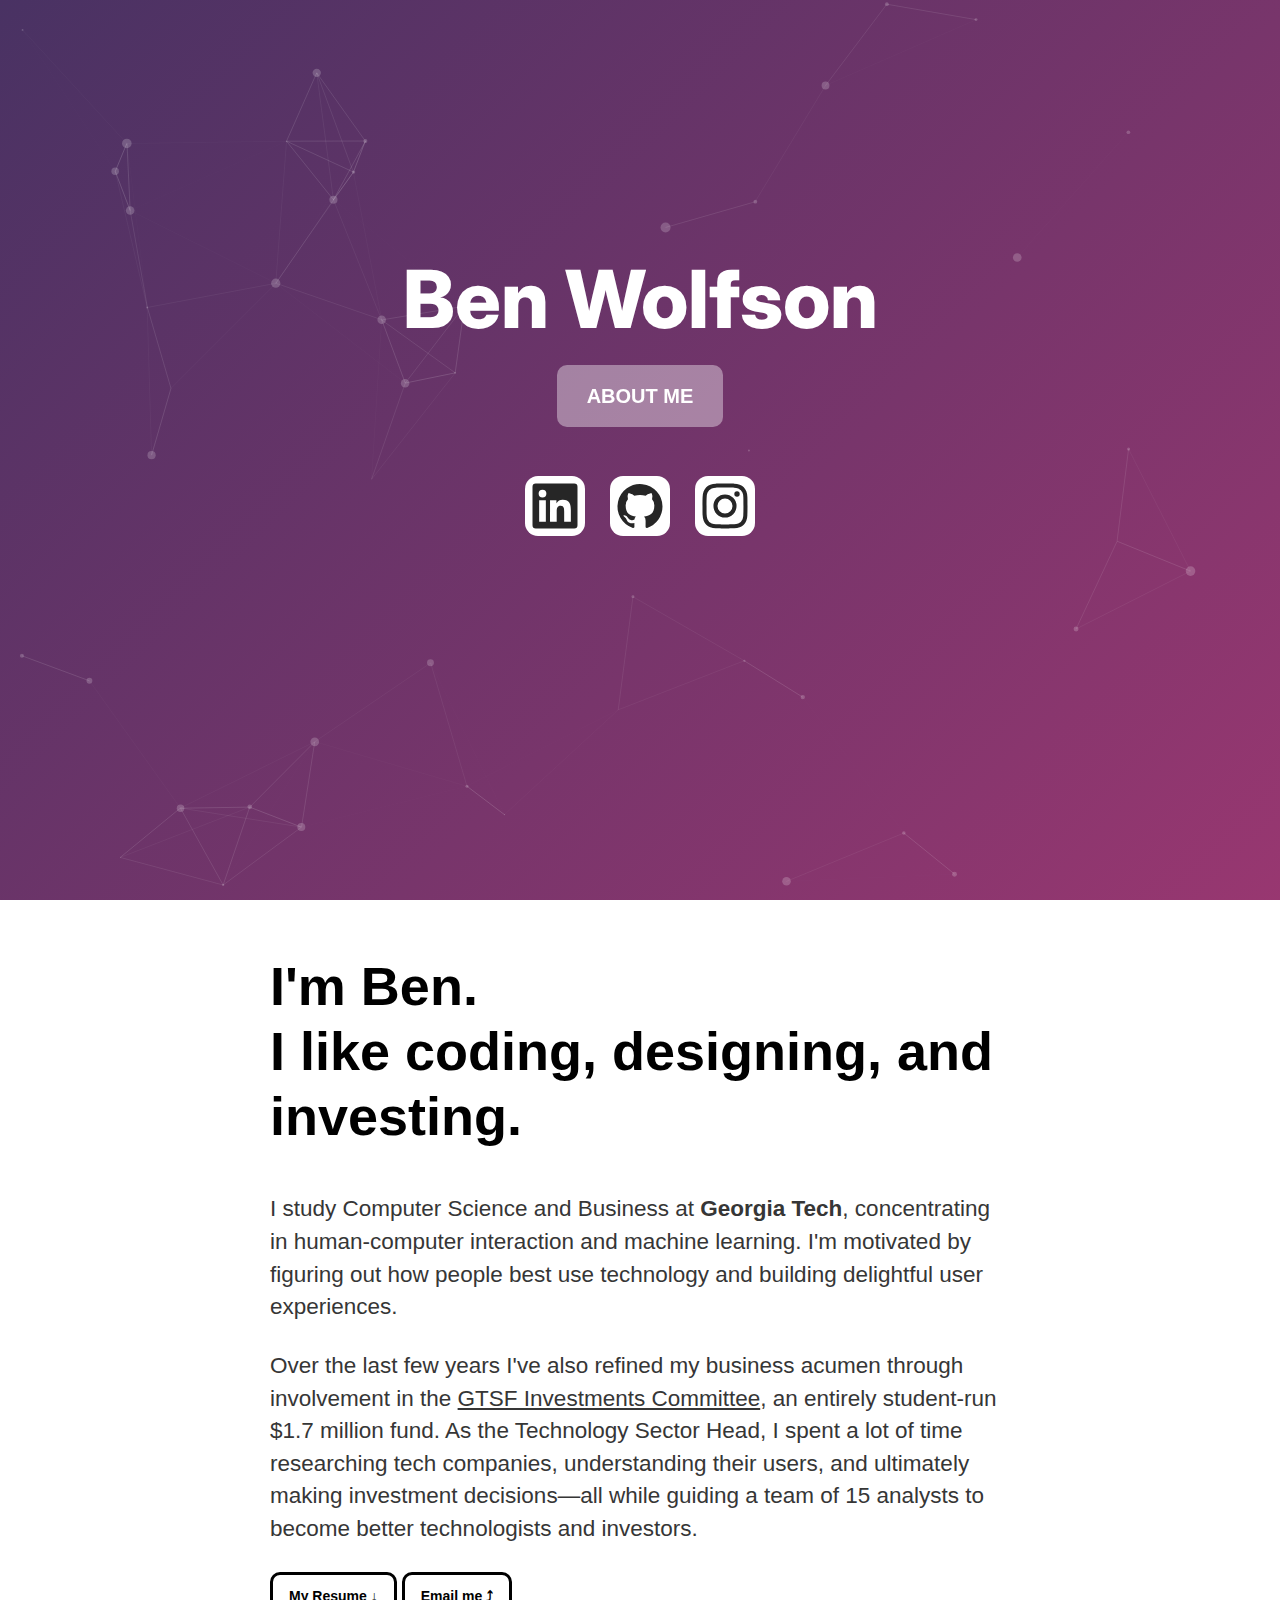
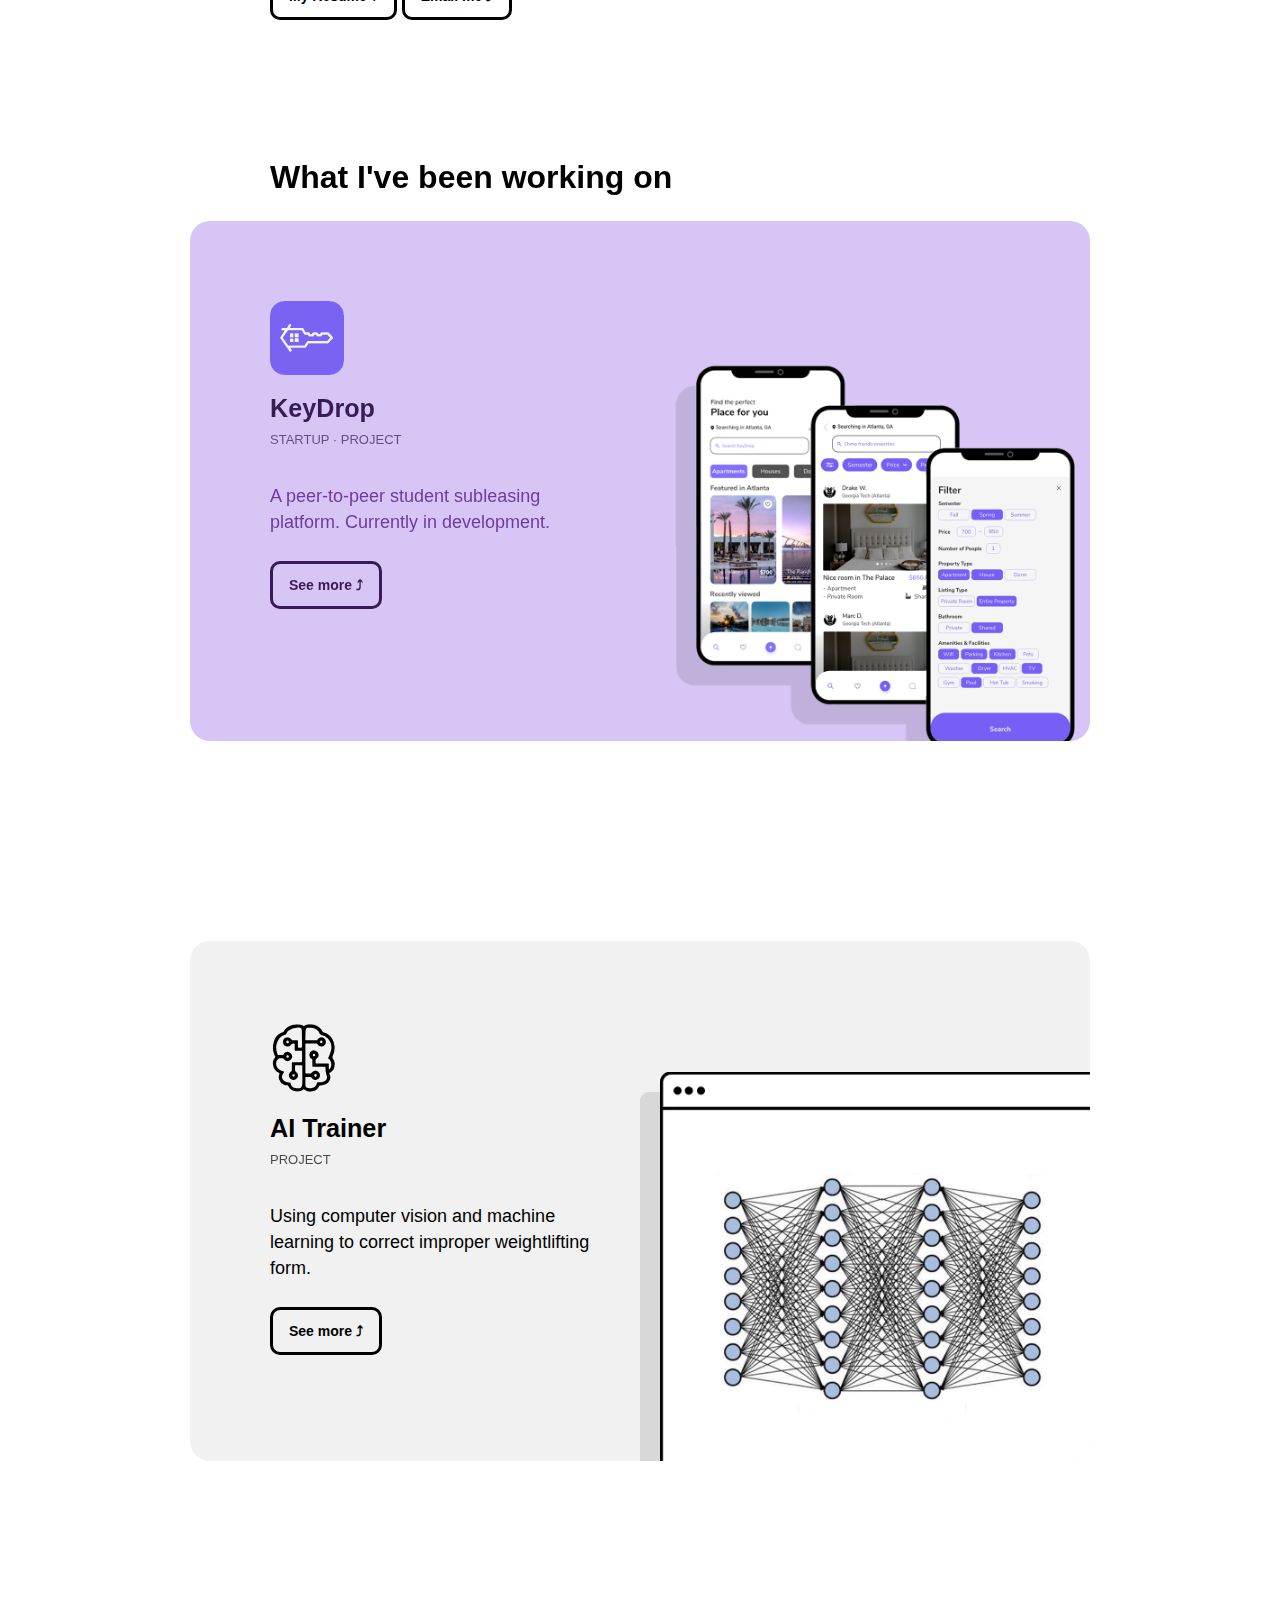
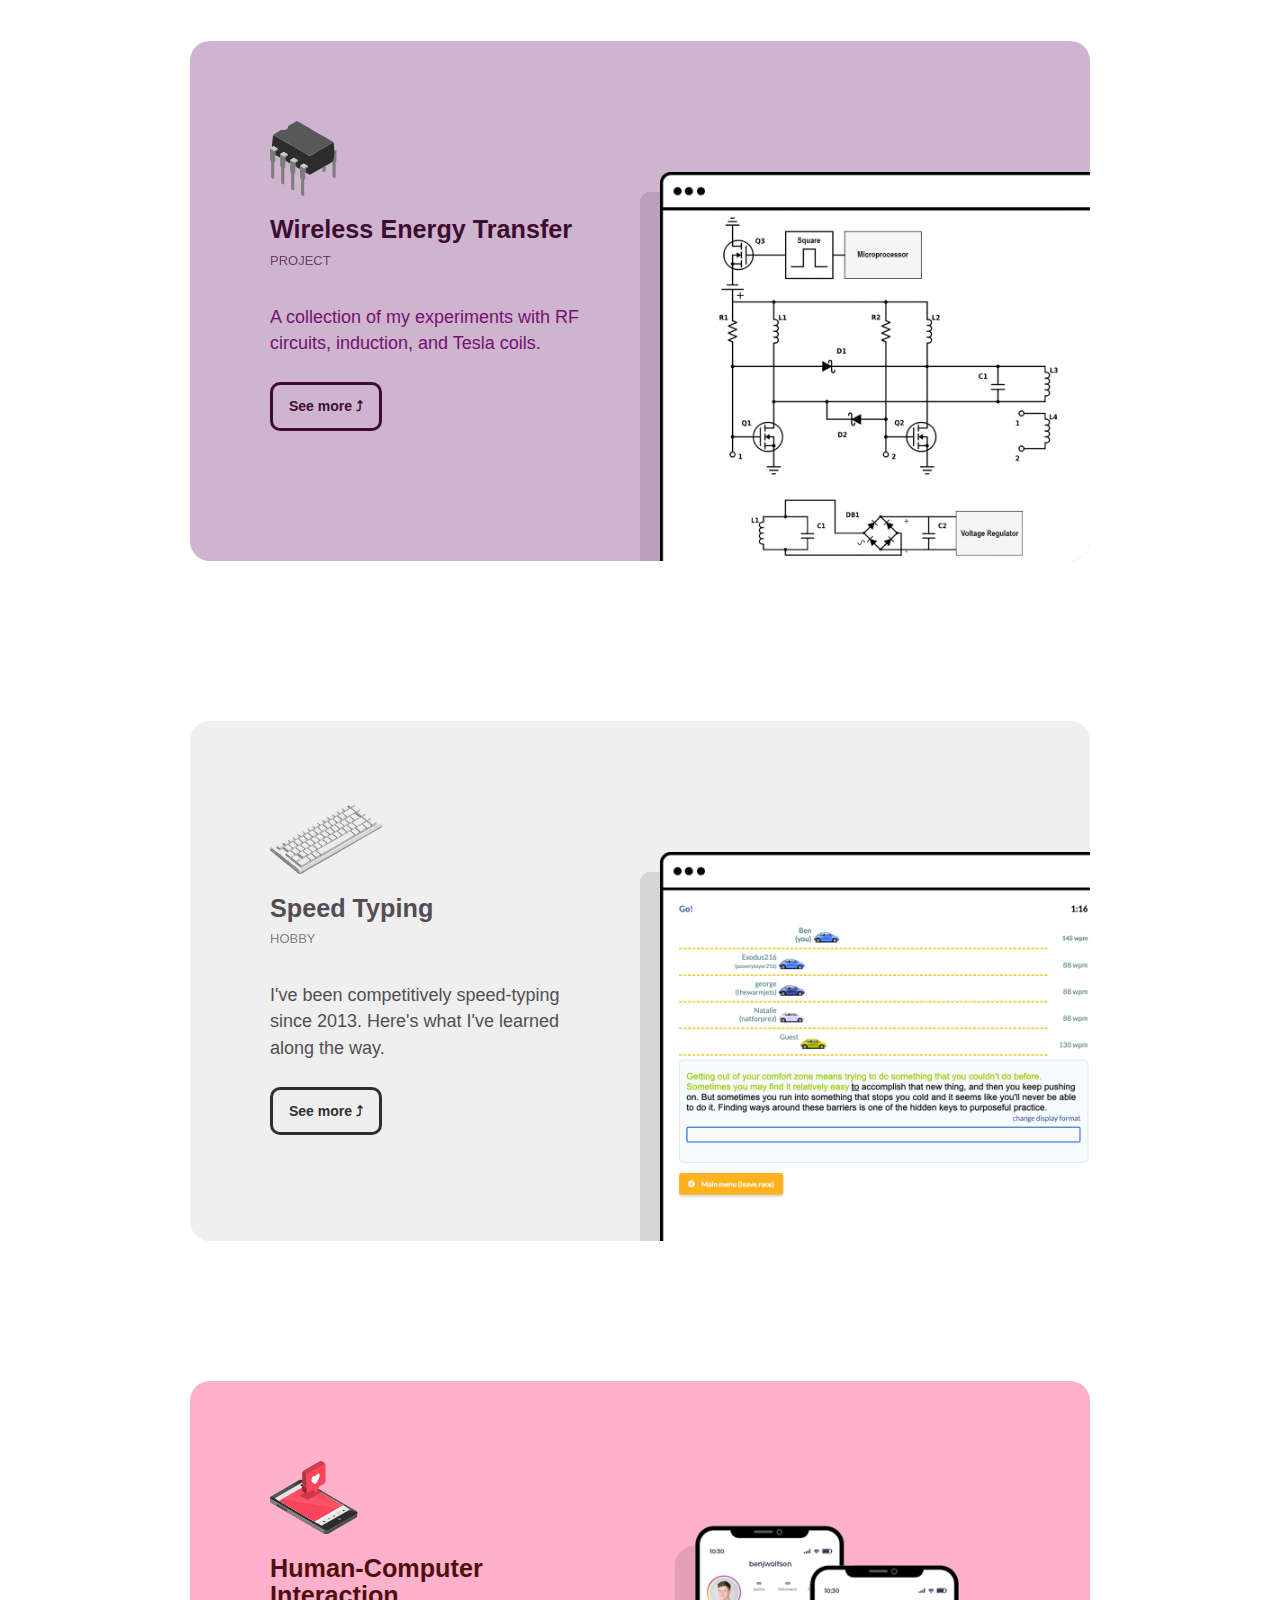
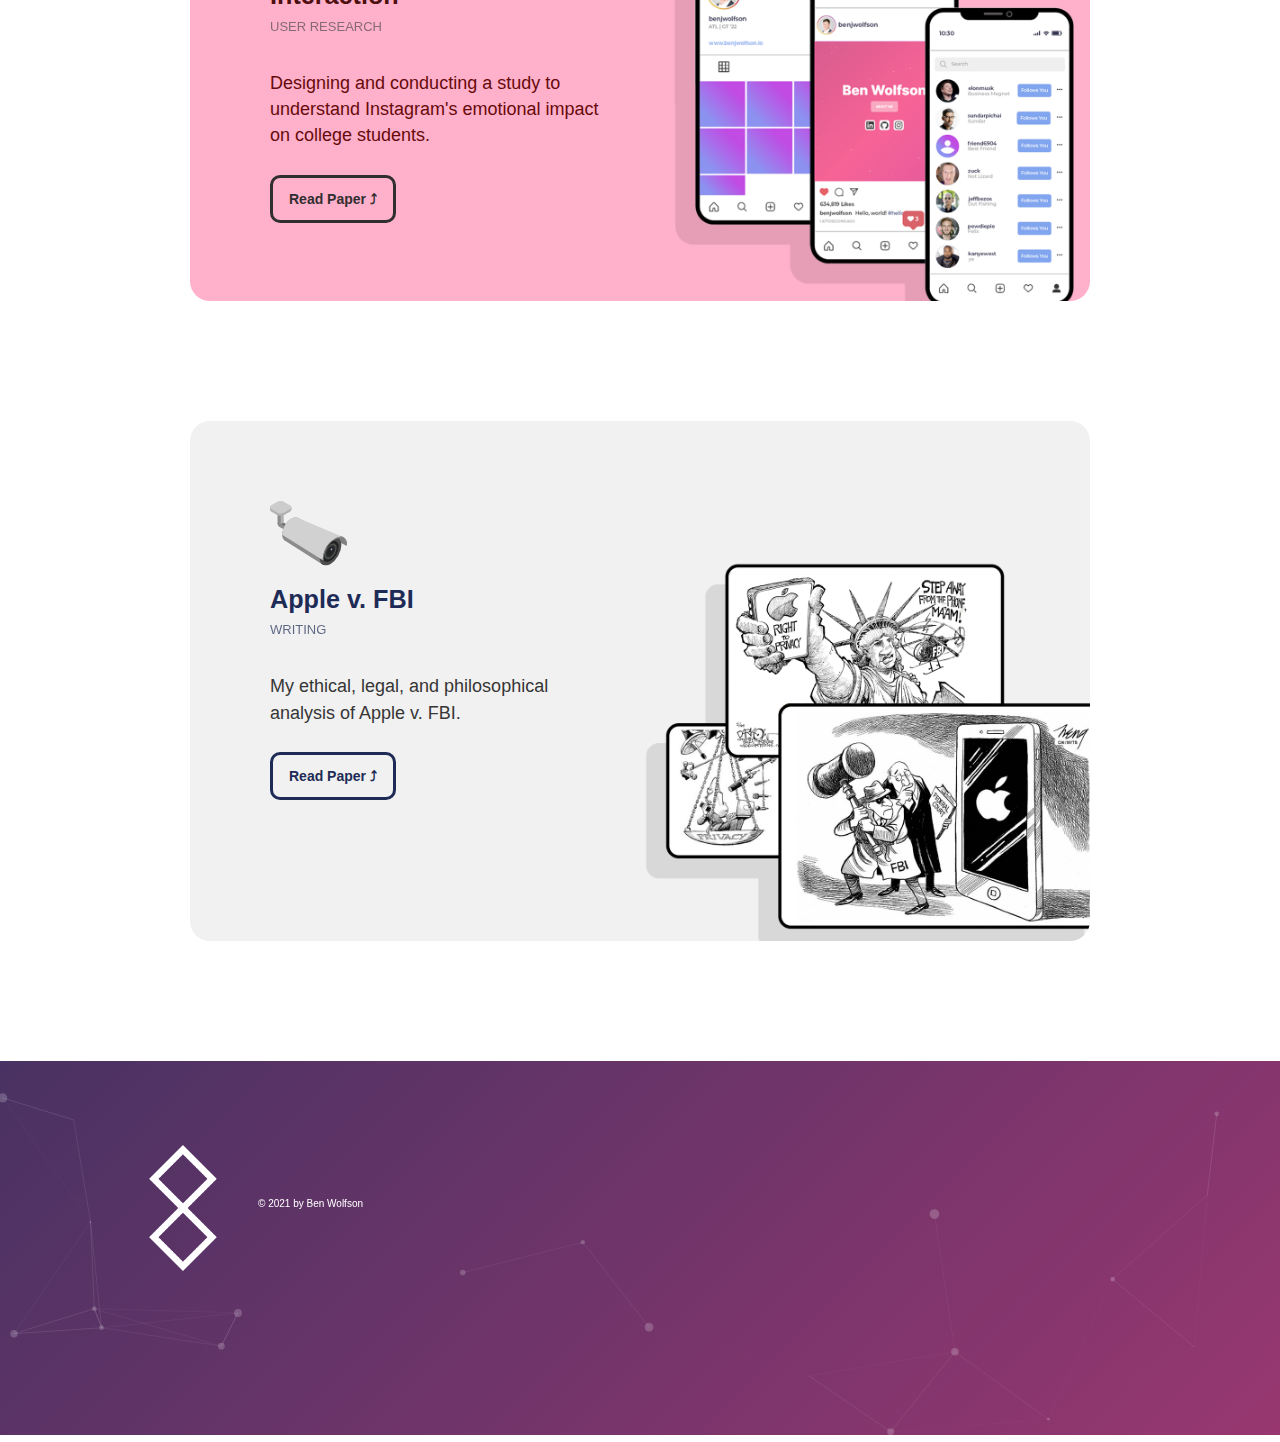
==== commit e86083e2: "Update index.html" ====
--- a/index.html
+++ b/index.html
@@ -241,7 +241,7 @@
 							}
 							</style>
 						
-						<a style="text-align:center;justify-content:center;" href="https://drive.google.com/file/d/1DJMGr1l18HfHcCKJqQxYuWiUNMJyRXEA/view?usp=sharing" target="_blank" class="css-bio-button">My Resume ↓</a>
+						<a style="text-align:center;justify-content:center;" href="https://drive.google.com/file/d/1EneZtmvlYBAJ4q76PvYop_NvjQ08Mn7J/view?usp=sharing" target="_blank" class="css-bio-button">My Resume ↓</a>
 						<a style="text-align:center;justify-content:center;" href="mailto:benjwolfson@gatech.edu" target="_blank" class="css-bio-button">Email me ⤴</a>
 						<div>
 						<style selector="projects">
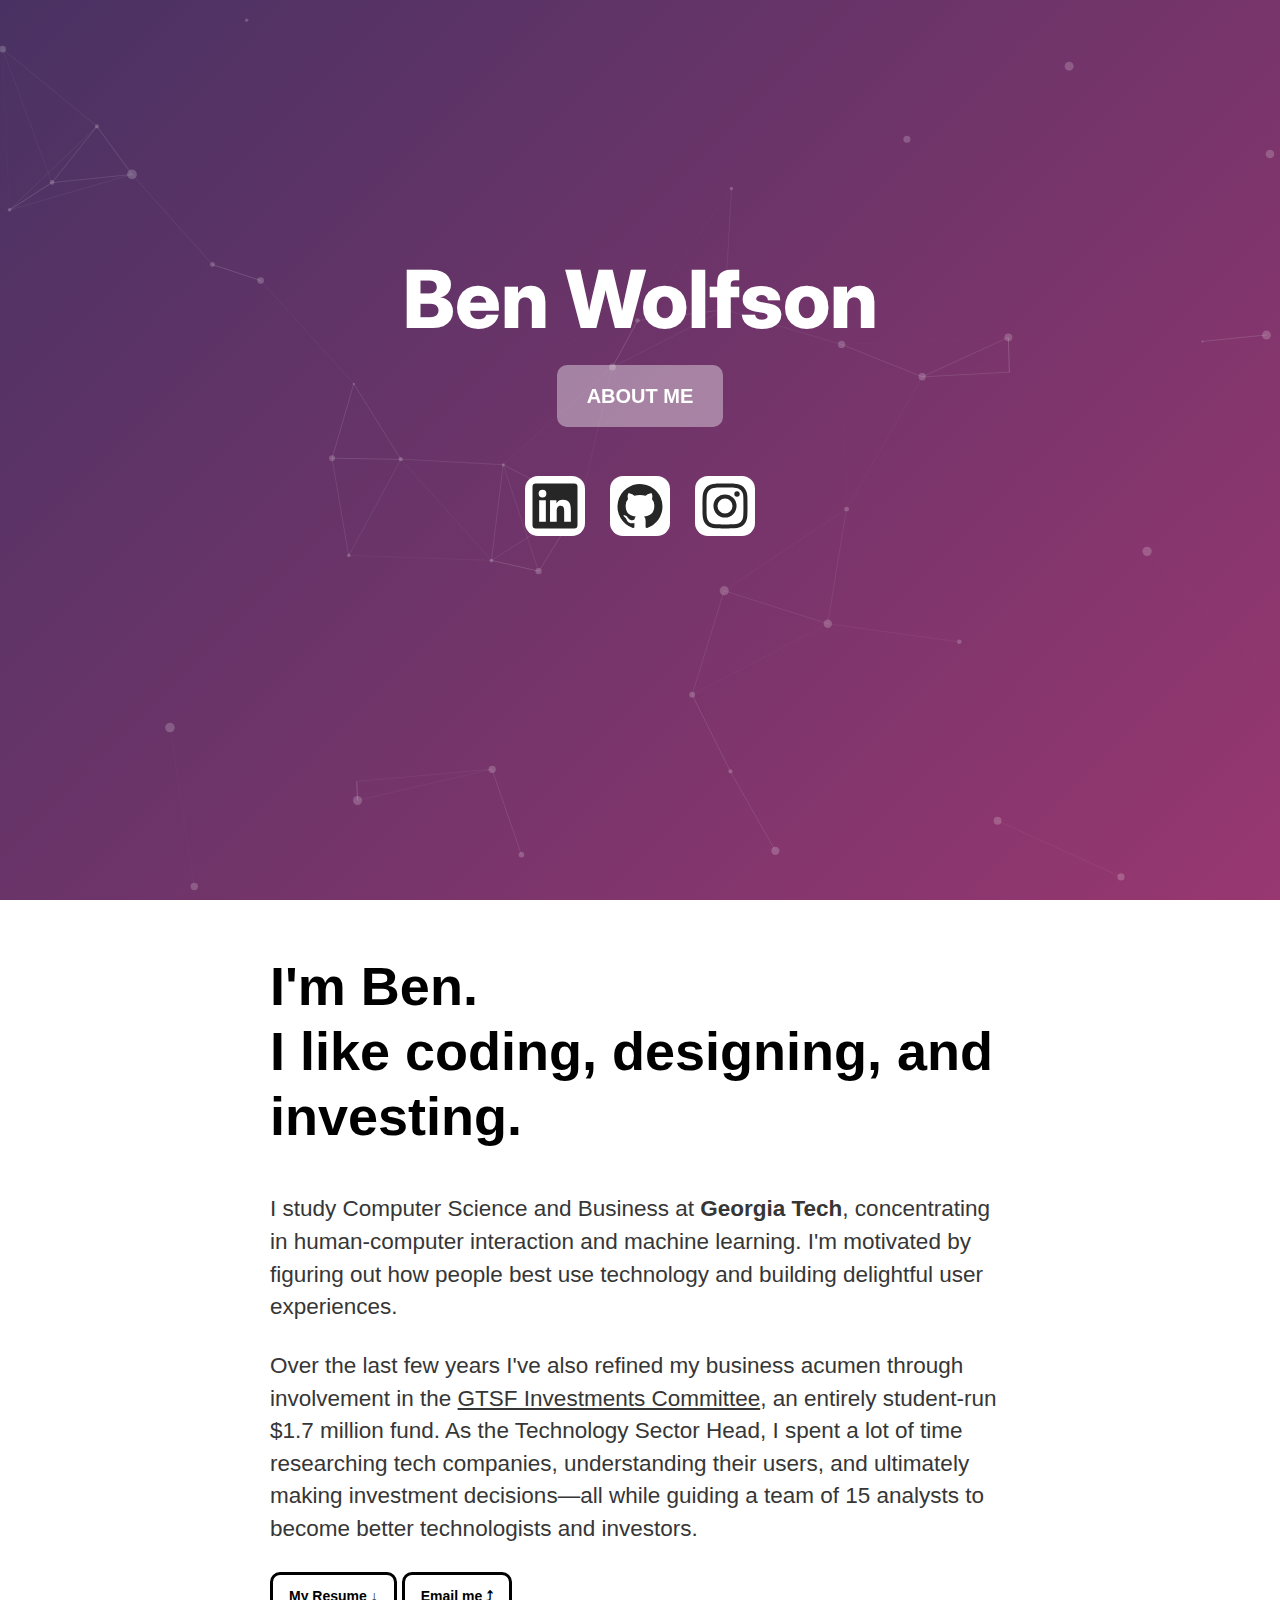
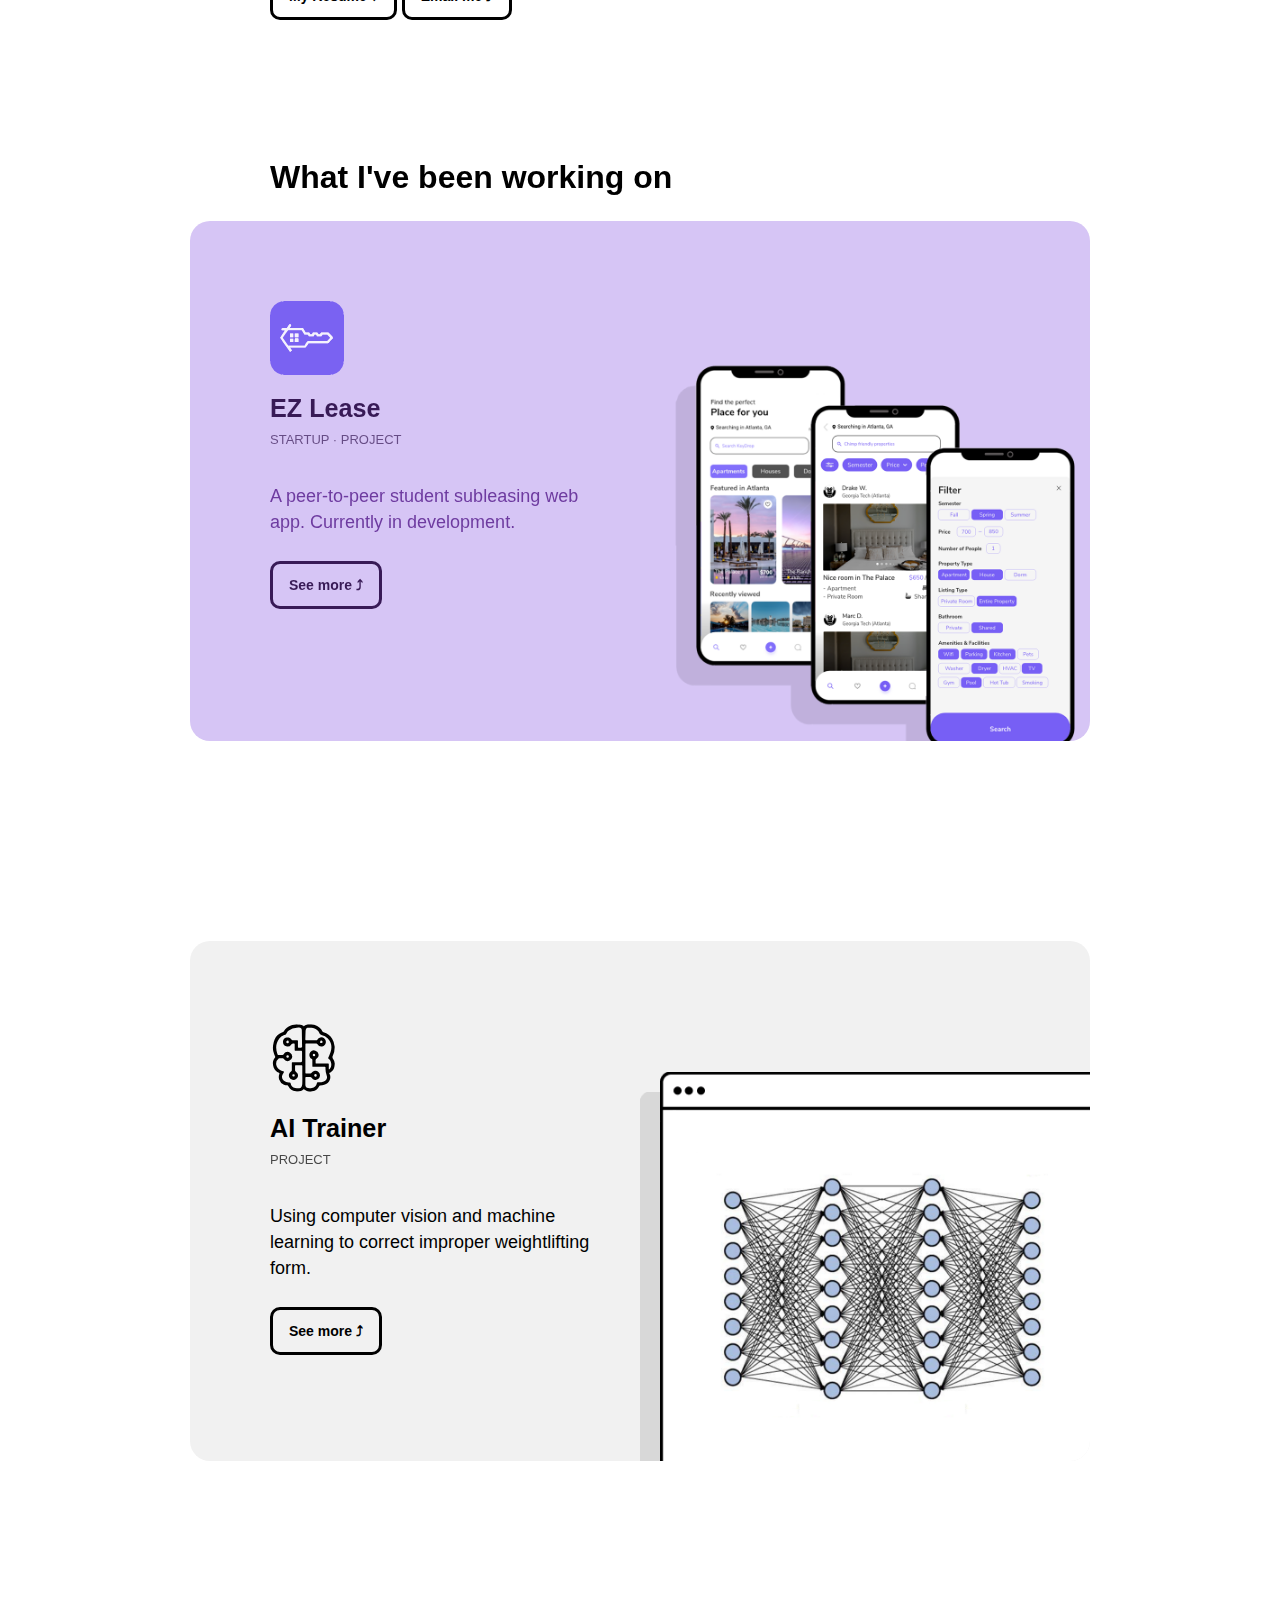
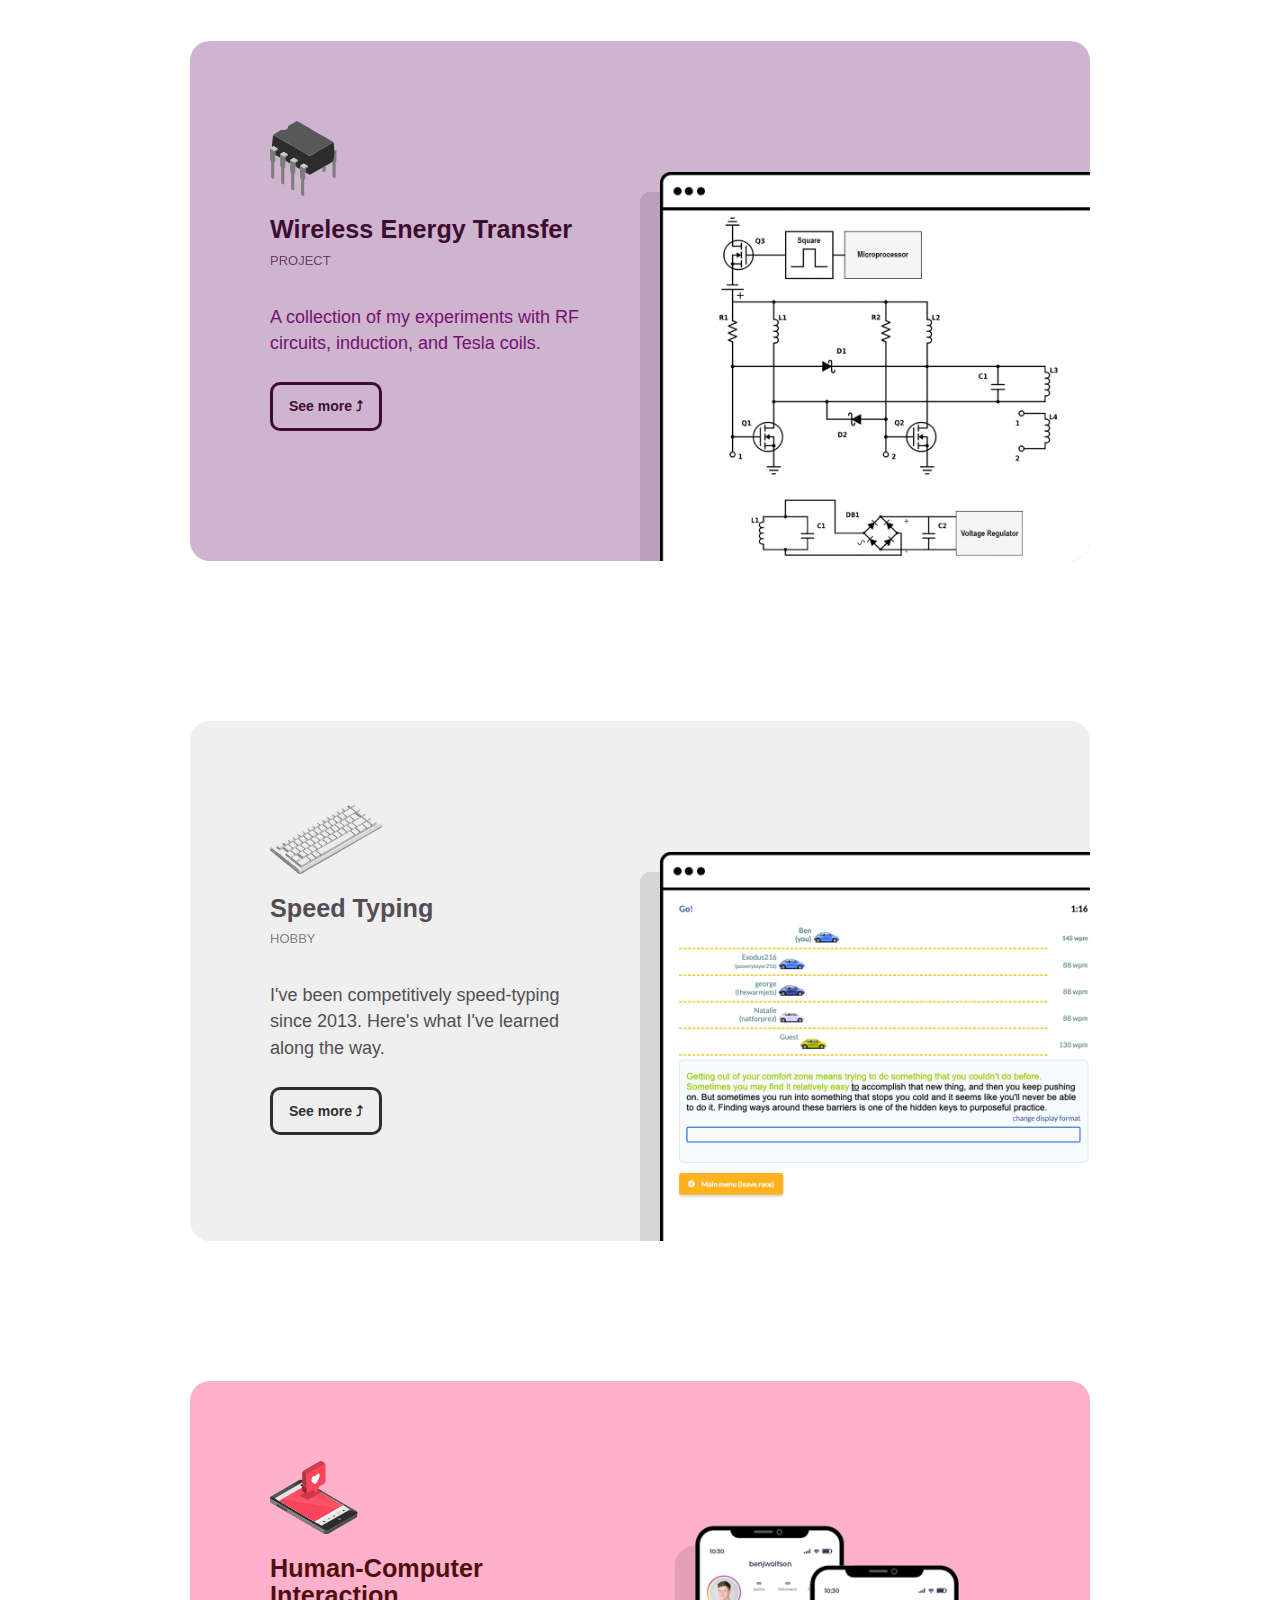
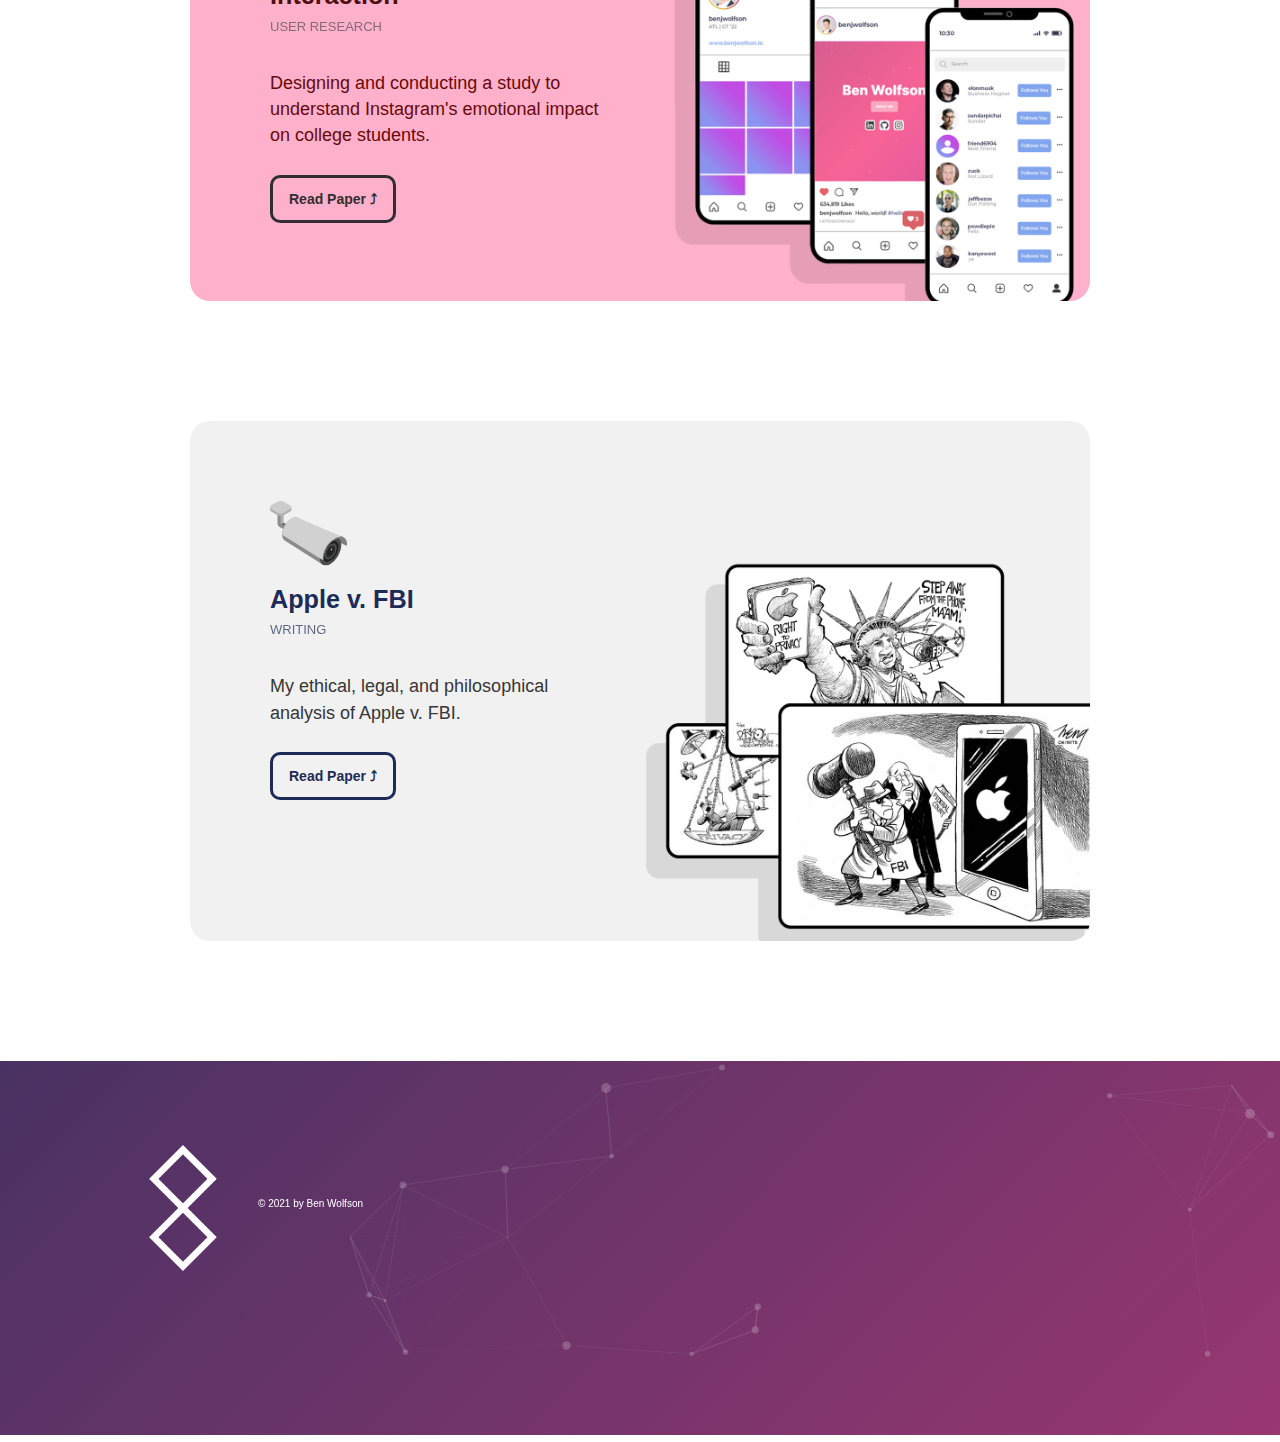
==== commit f81c6c48: "EZ Lease Update" ====
--- a/index.html
+++ b/index.html
@@ -126,7 +126,7 @@
 								}
 							}
 						</style>
-						<h1 class="biosize" style="margin-top:1em;color:">I'm Ben. <br />I like coding, designing, and investing.</h1>
+						<h1 class="biosize" style="margin-top:1em">I'm Ben. <br />I like coding, designing, and investing.</h1>
 						<style scoped>
 							.on-the-fly {
 								font-size: var(--font-size-4);
@@ -401,7 +401,7 @@
 											margin-bottom: 4px;
 										}
 										</style>
-										<h3 color="#381a56" class="css-109ghj1 em8ni269">KeyDrop</h3>
+										<h3 color="#381a56" class="css-109ghj1 em8ni269">EZ Lease</h3>
 										<style selector="17n5efx">
 										.css-17n5efx {
 											color: #381a56;
@@ -417,7 +417,7 @@
 											color: #6e3ba0;
 										}
 										</style>
-										<p color="#6e3ba0" class="css-3qd4pg card-style1">A peer-to-peer student subleasing platform. Currently in development.</p>
+										<p color="#6e3ba0" class="css-3qd4pg card-style1">A peer-to-peer student subleasing web app. Currently in development.</p>
 										<style selector="19y5gpx">
 										.css-19y5gpx {
 											color: #381a56;
@@ -515,7 +515,7 @@
 											box-shadow: none !important;
 											border-radius: 10px;
 										}
-										</style><a href="/keydrop/" target="_self" class="em8ni265 css-fugtph">See more ⤴</a>
+										</style><a href="/ezlease/" target="_self" class="em8ni265 css-fugtph">See more ⤴</a>
 									</div>
 									<style selector="icon-styling-wrapper">
 									.css-icon-styling-wrapper {
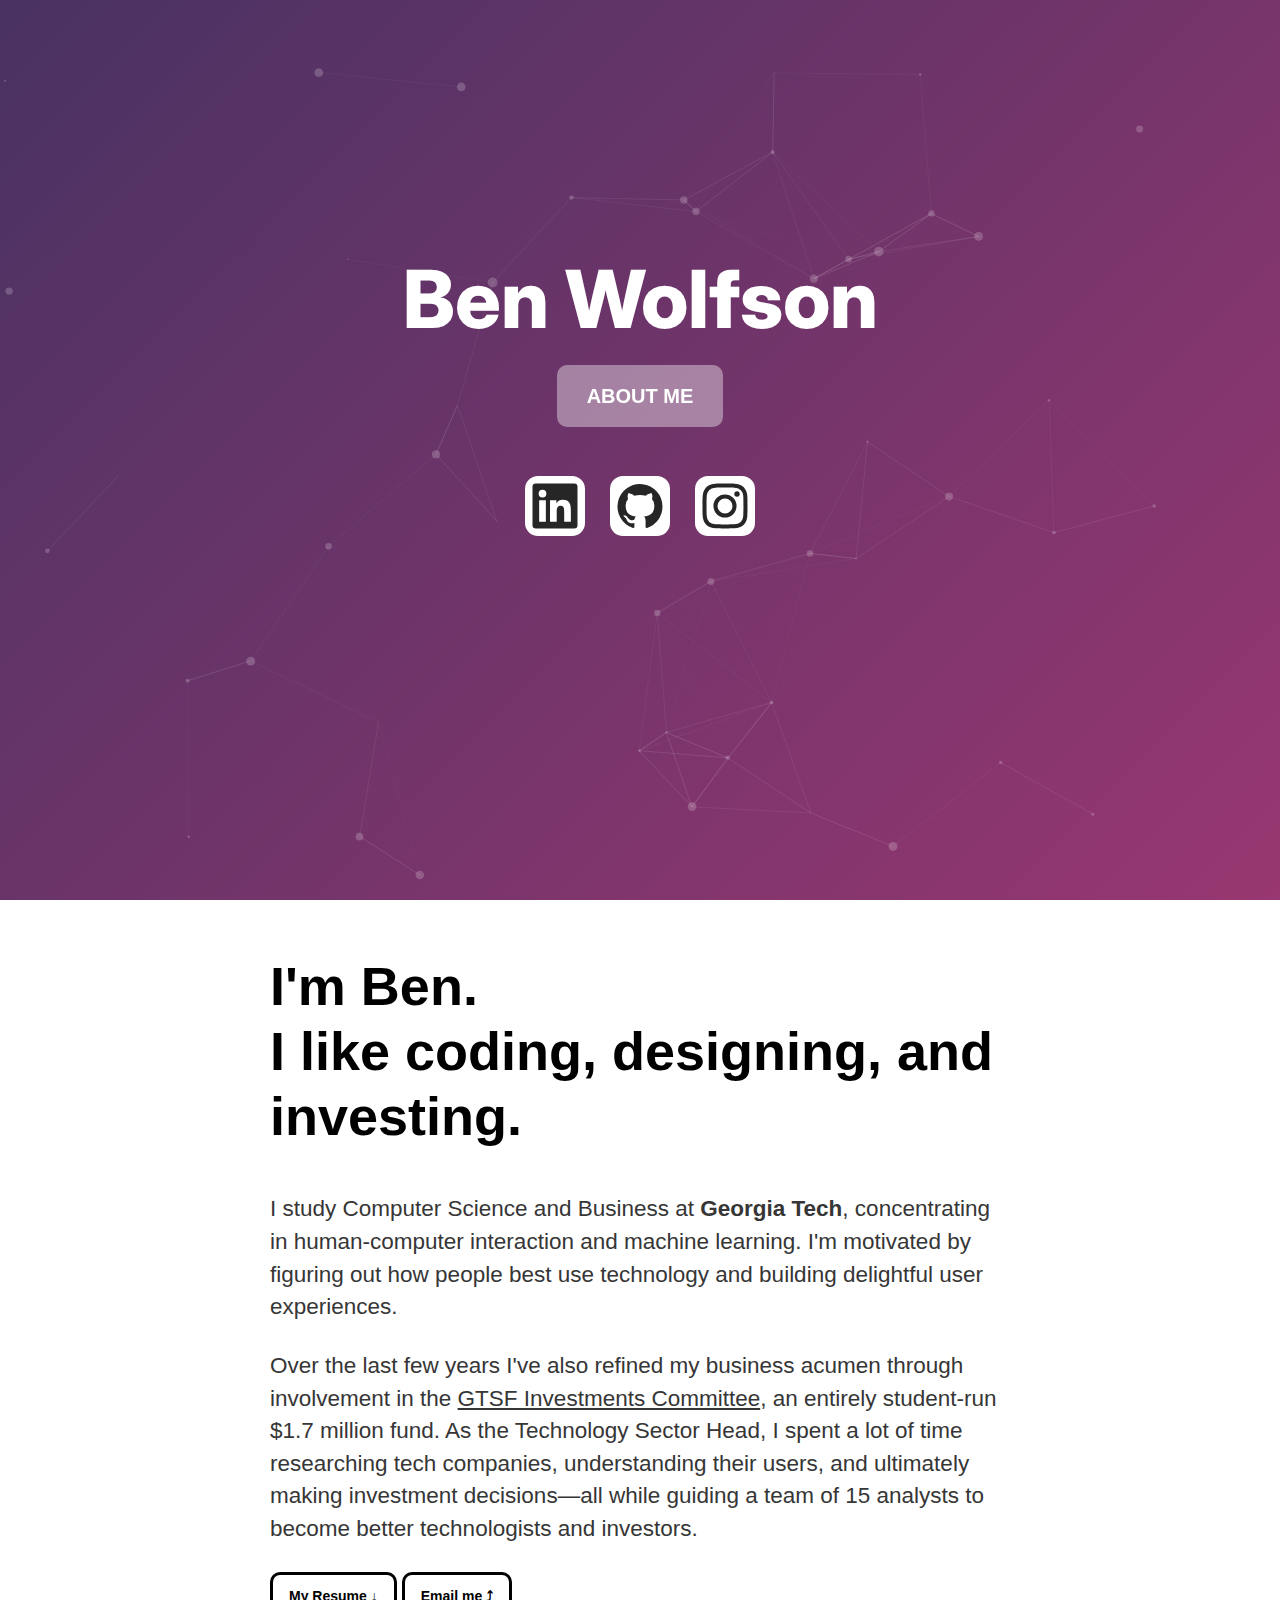
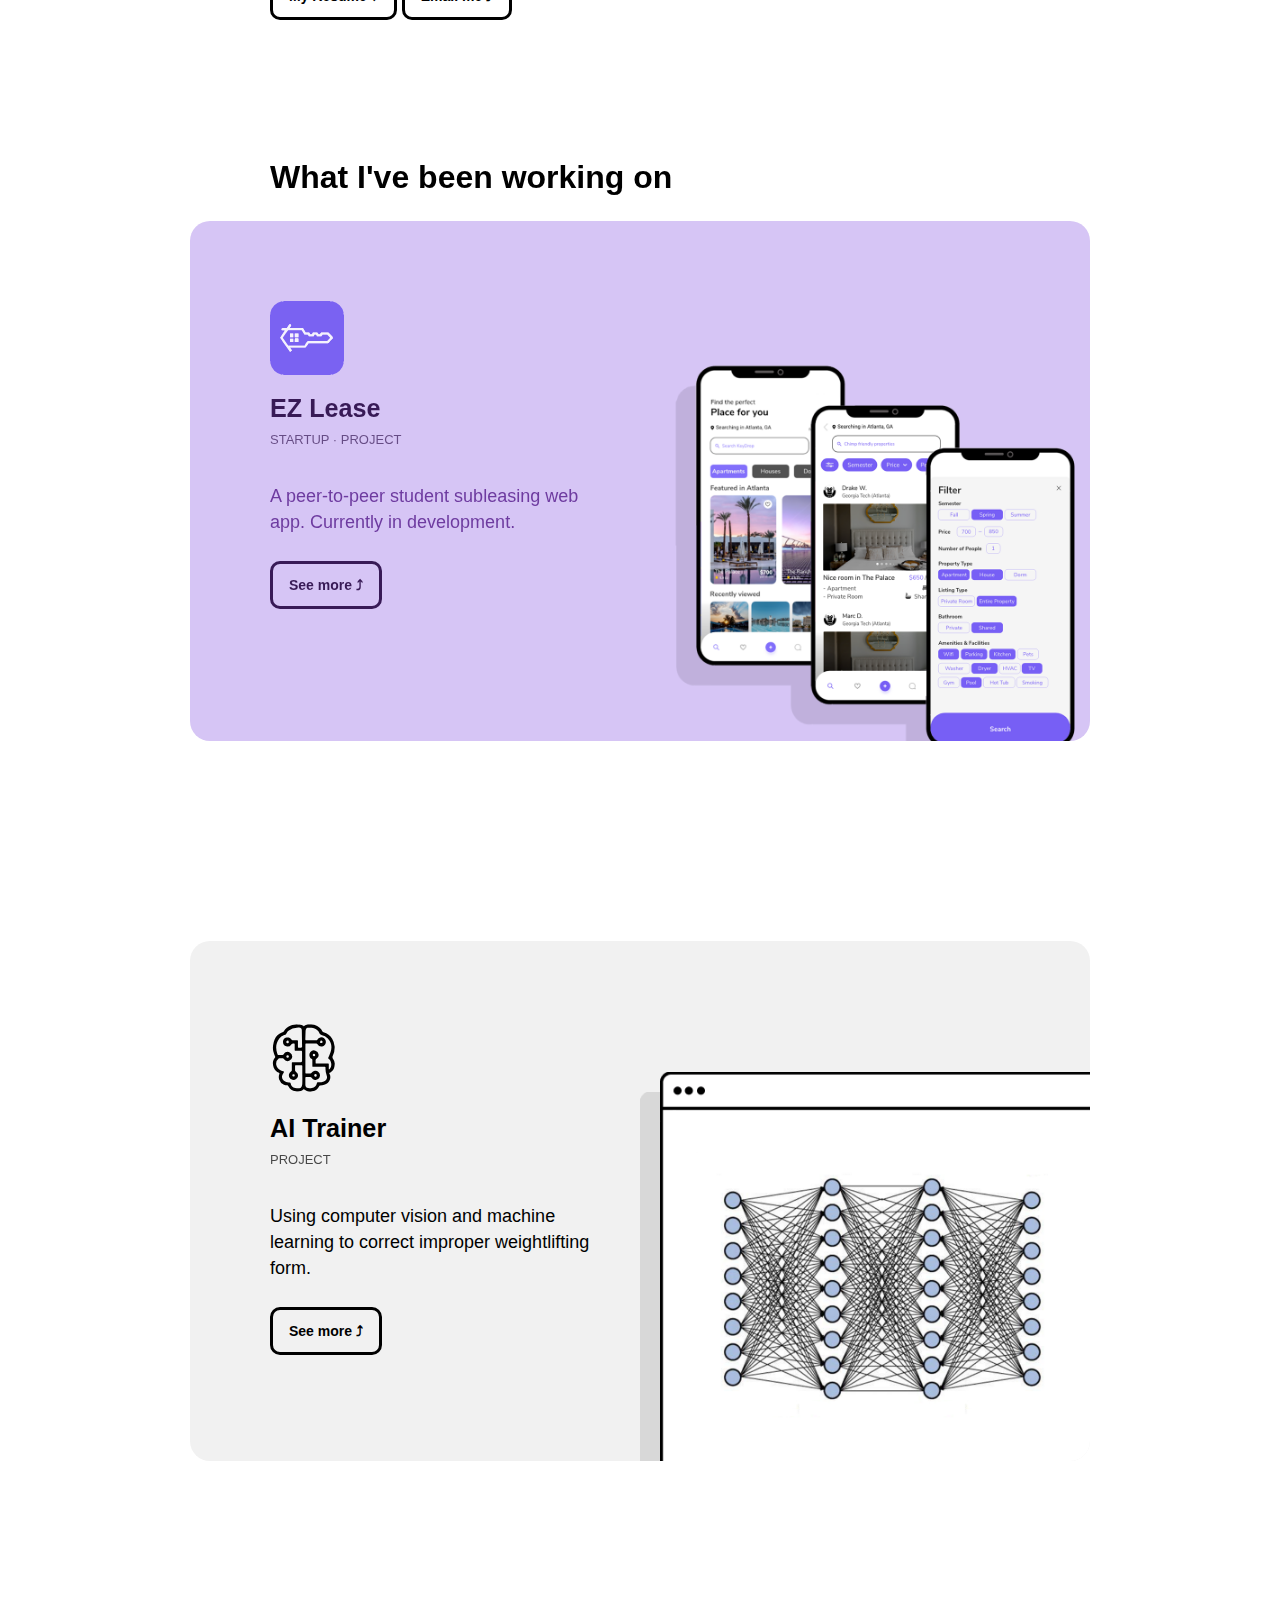
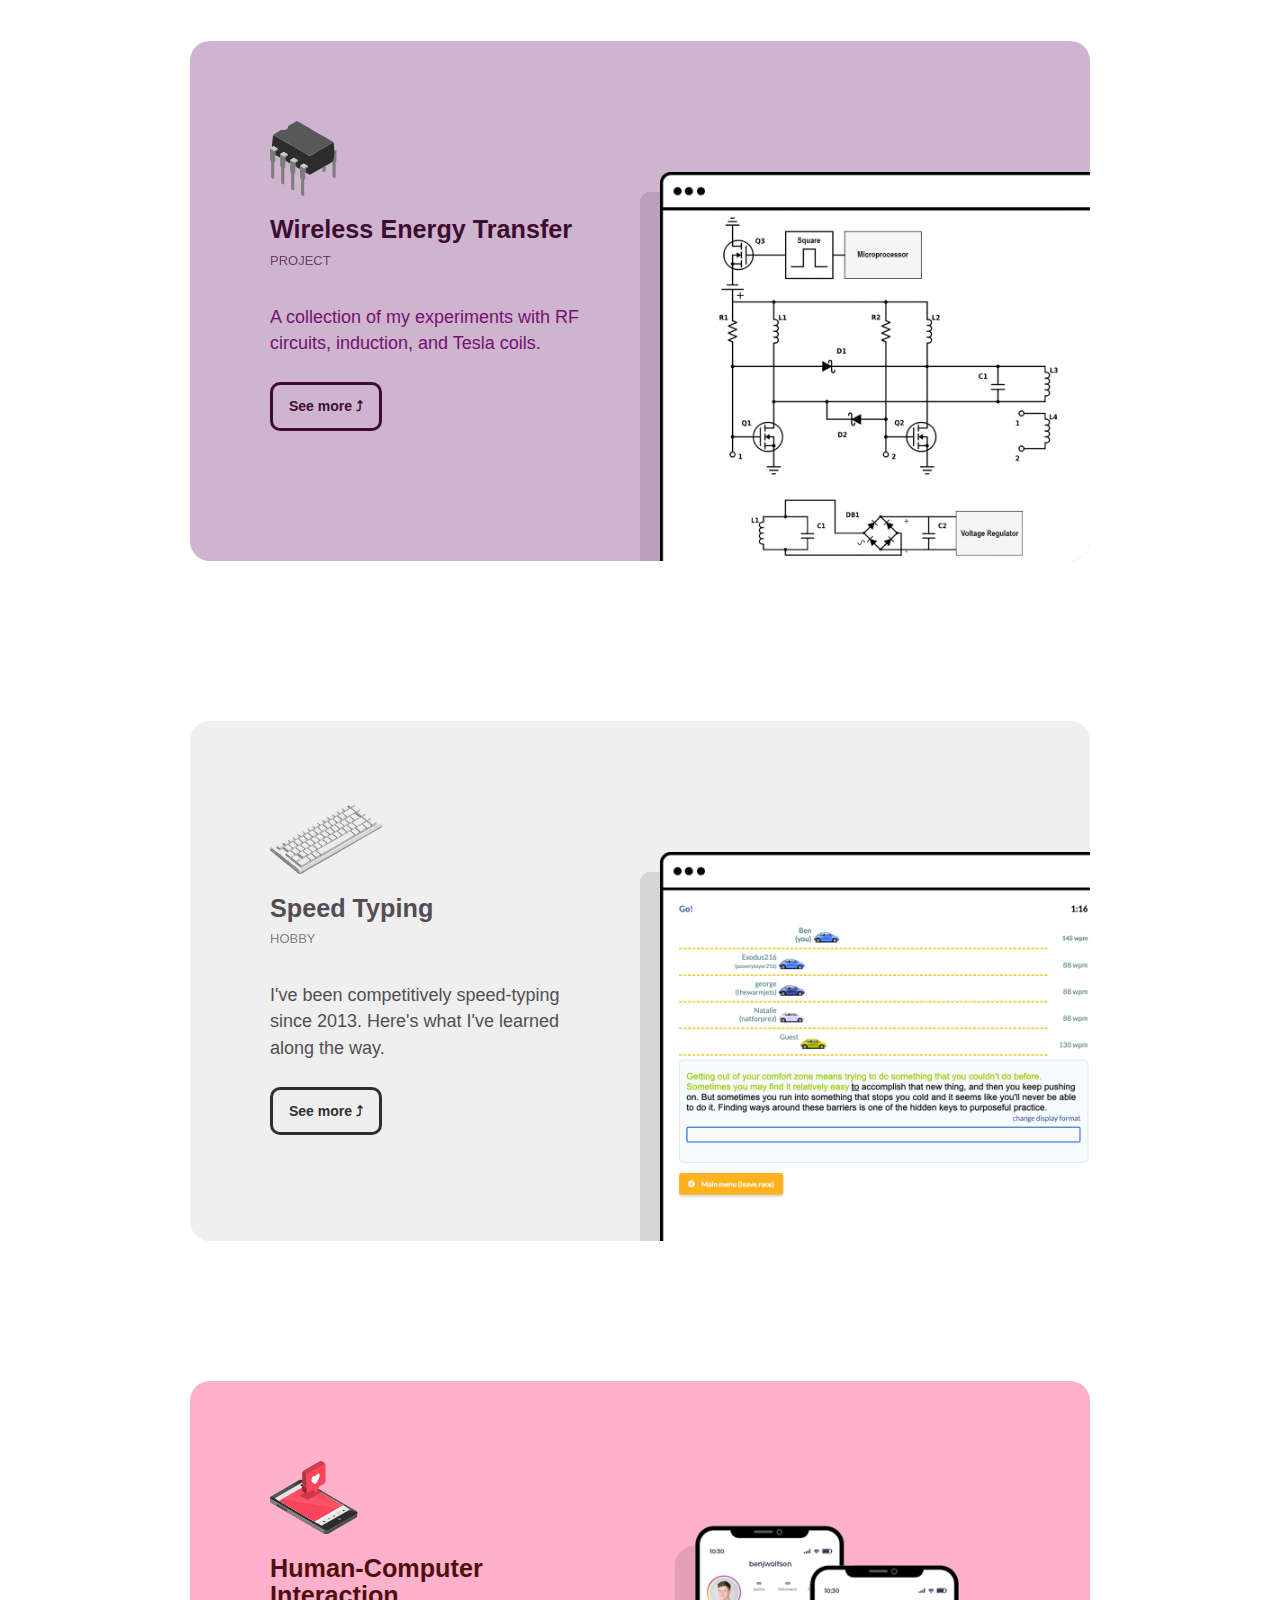
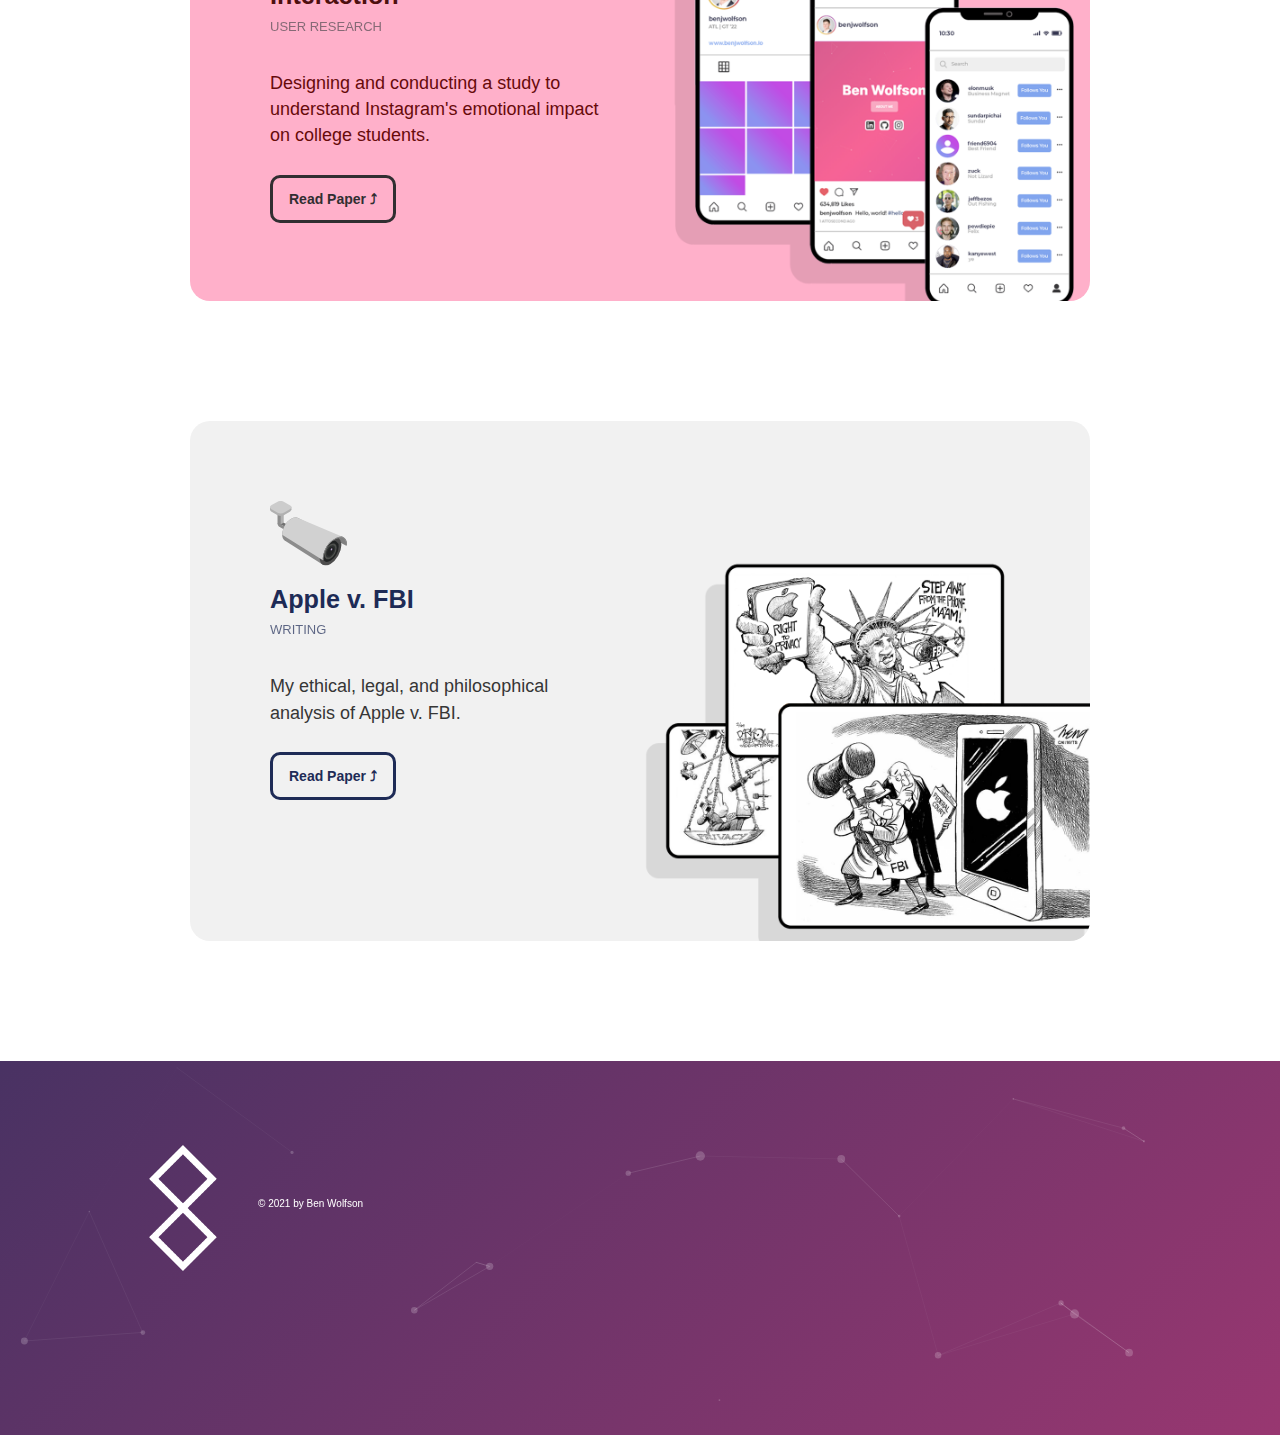
==== commit b2c06acc: "Broken link fix" ====
--- a/index.html
+++ b/index.html
@@ -1525,7 +1525,7 @@
 										box-shadow: none !important;
 										border-radius: 10px;
 									}
-									</style><a href="https://drive.google.com/file/d/1WX0HtZk82GeqjEMRYIKmE1iskm3F7L9M/view?usp=sharing" target="_blank" class="em8ni265 css-xgzxna">Read Paper ⤴</a>
+									</style><a href="https://drive.google.com/file/d/1cj2QpGWv8z_jJl3WOMcT-mnPWipNafIL/view?usp=sharing" target="_blank" class="em8ni265 css-xgzxna">Read Paper ⤴</a>
 								</div>
 								<div class="css-icon-styling-wrapper icon-styling">
 									<div class=" image-wrapper" style="position:relative;overflow:hidden">
